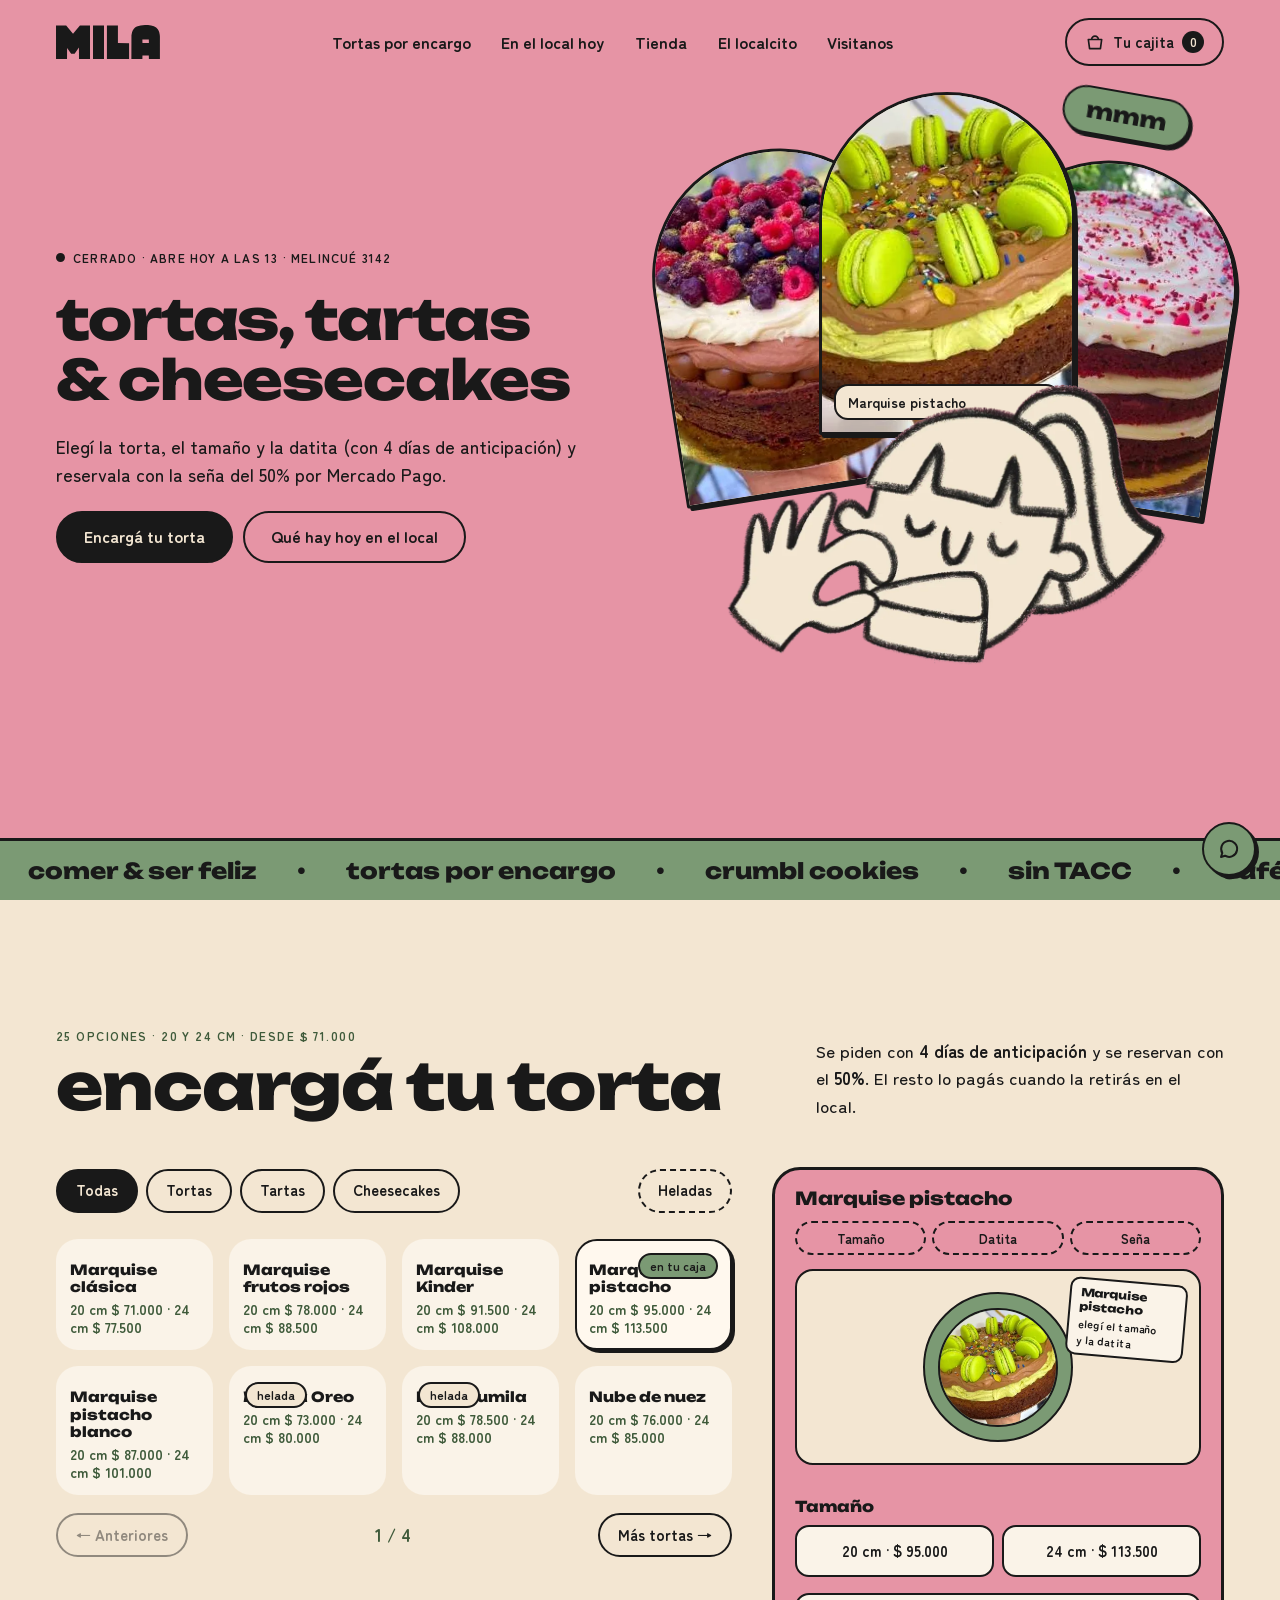
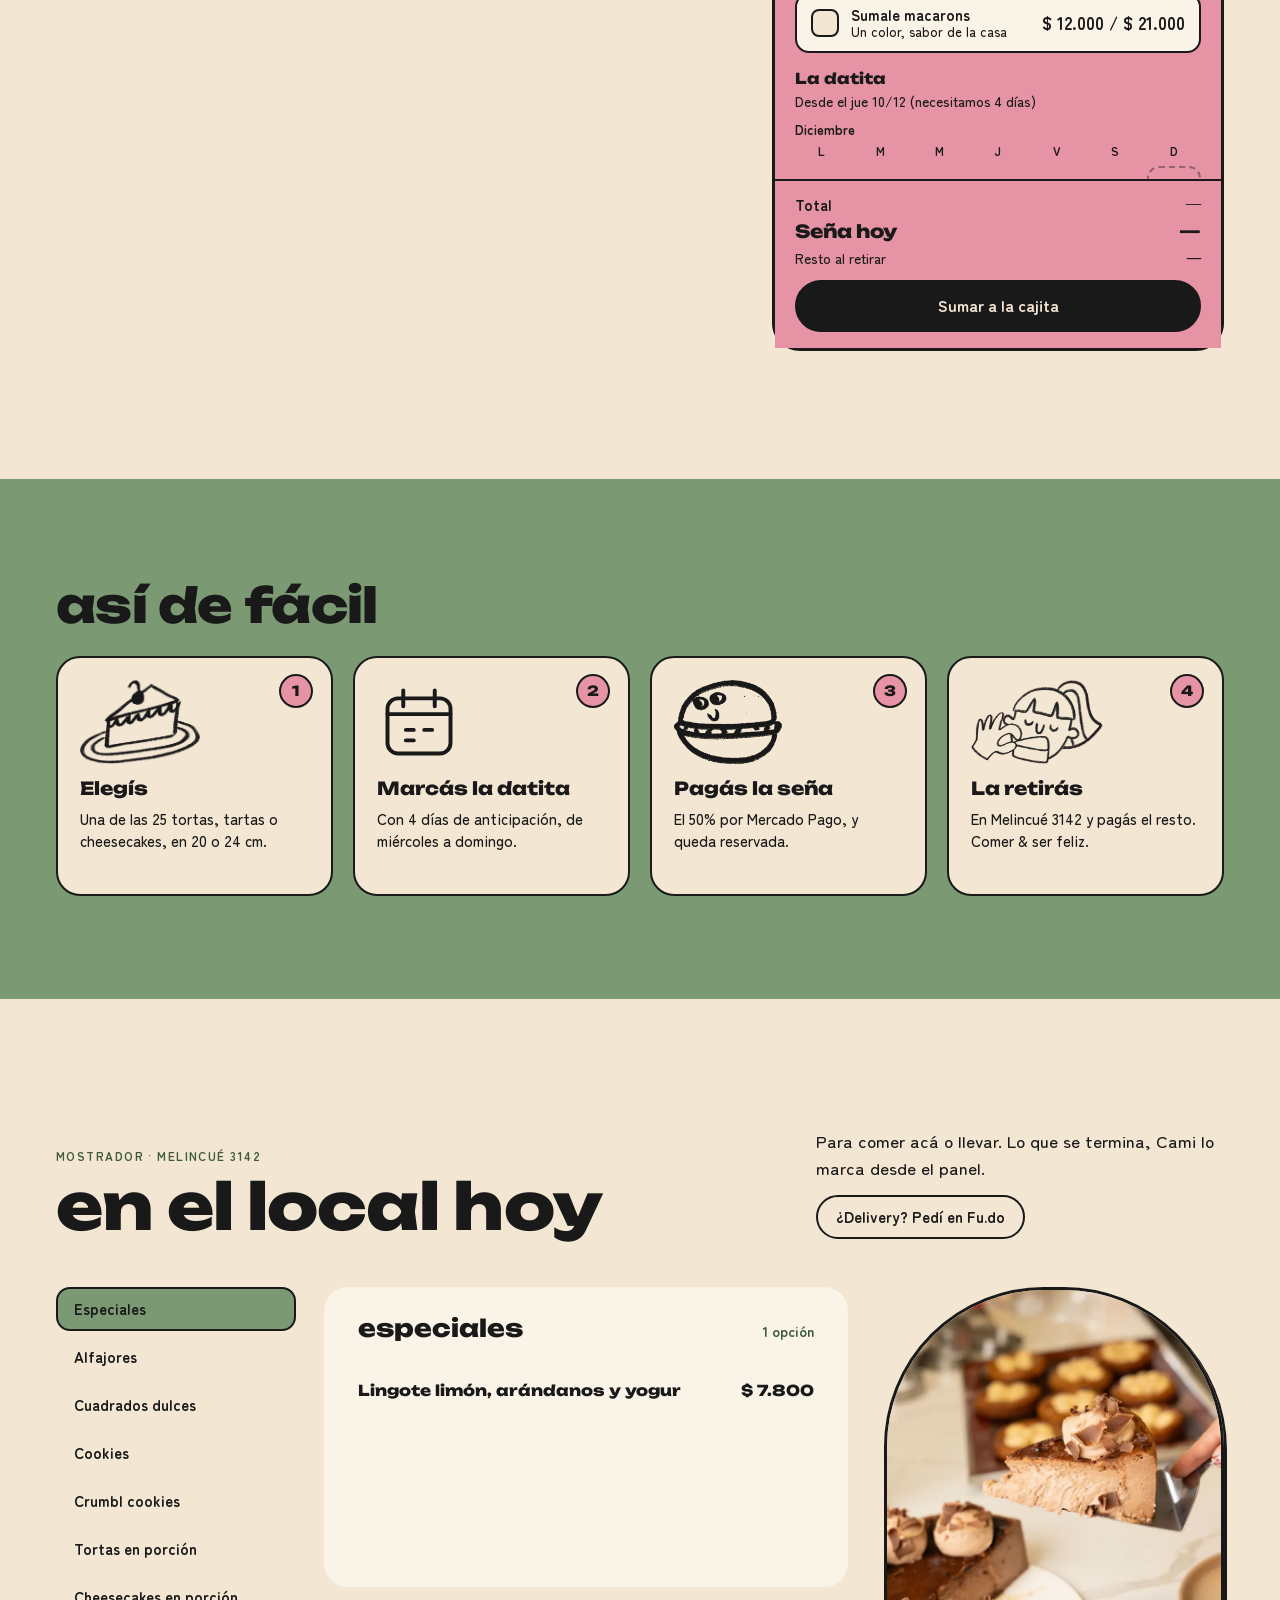
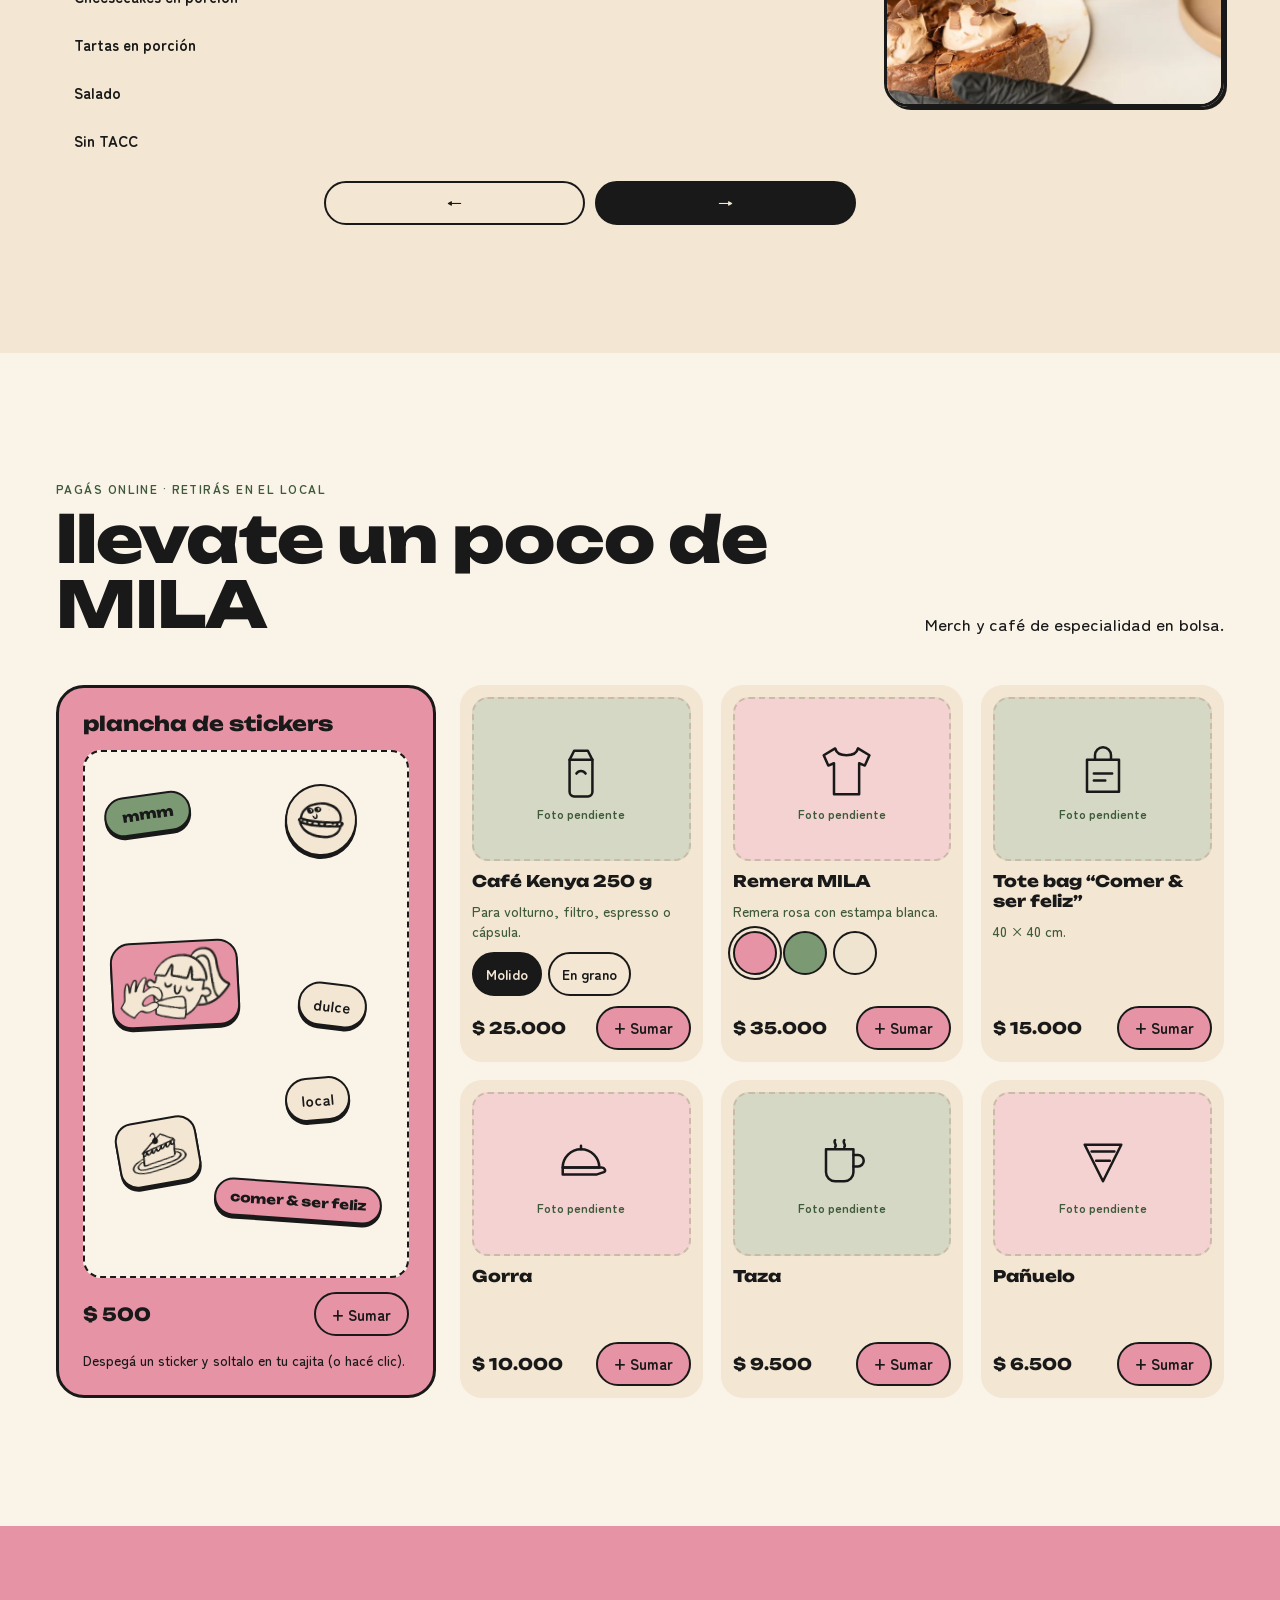
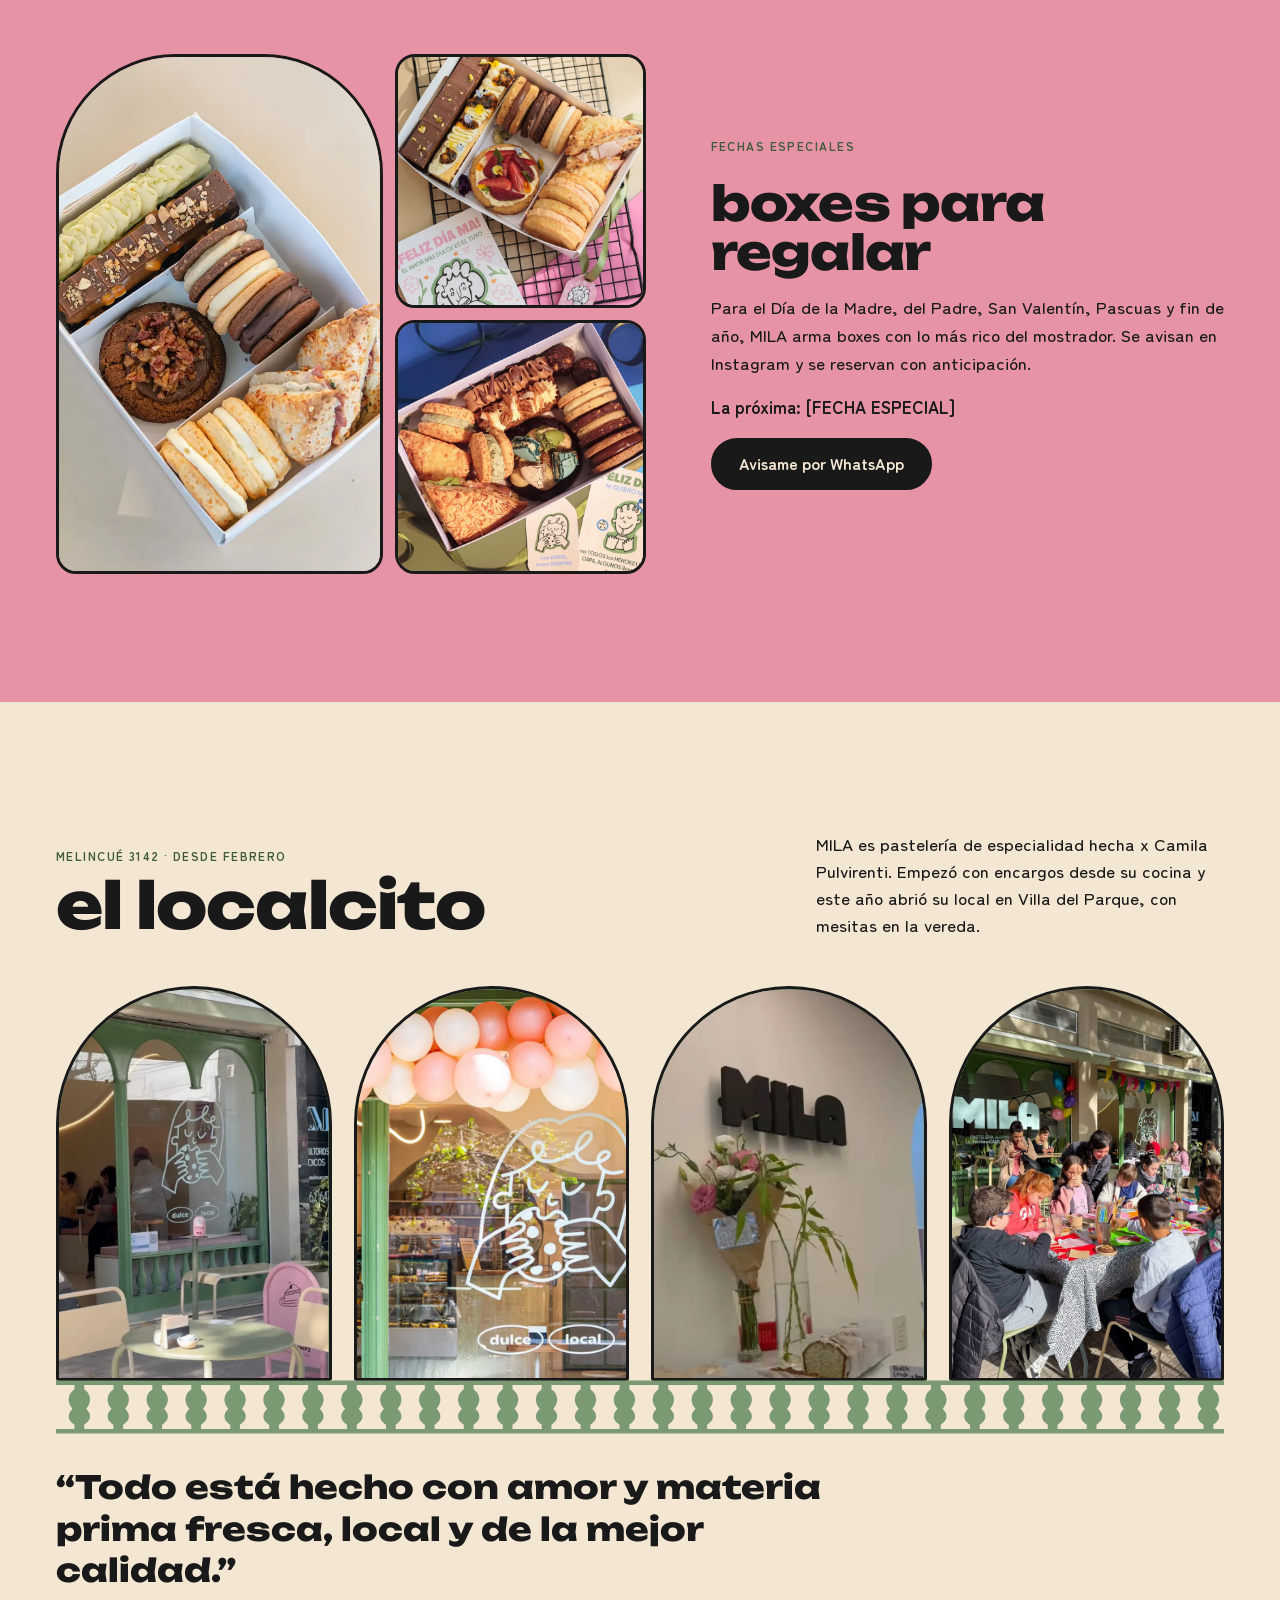
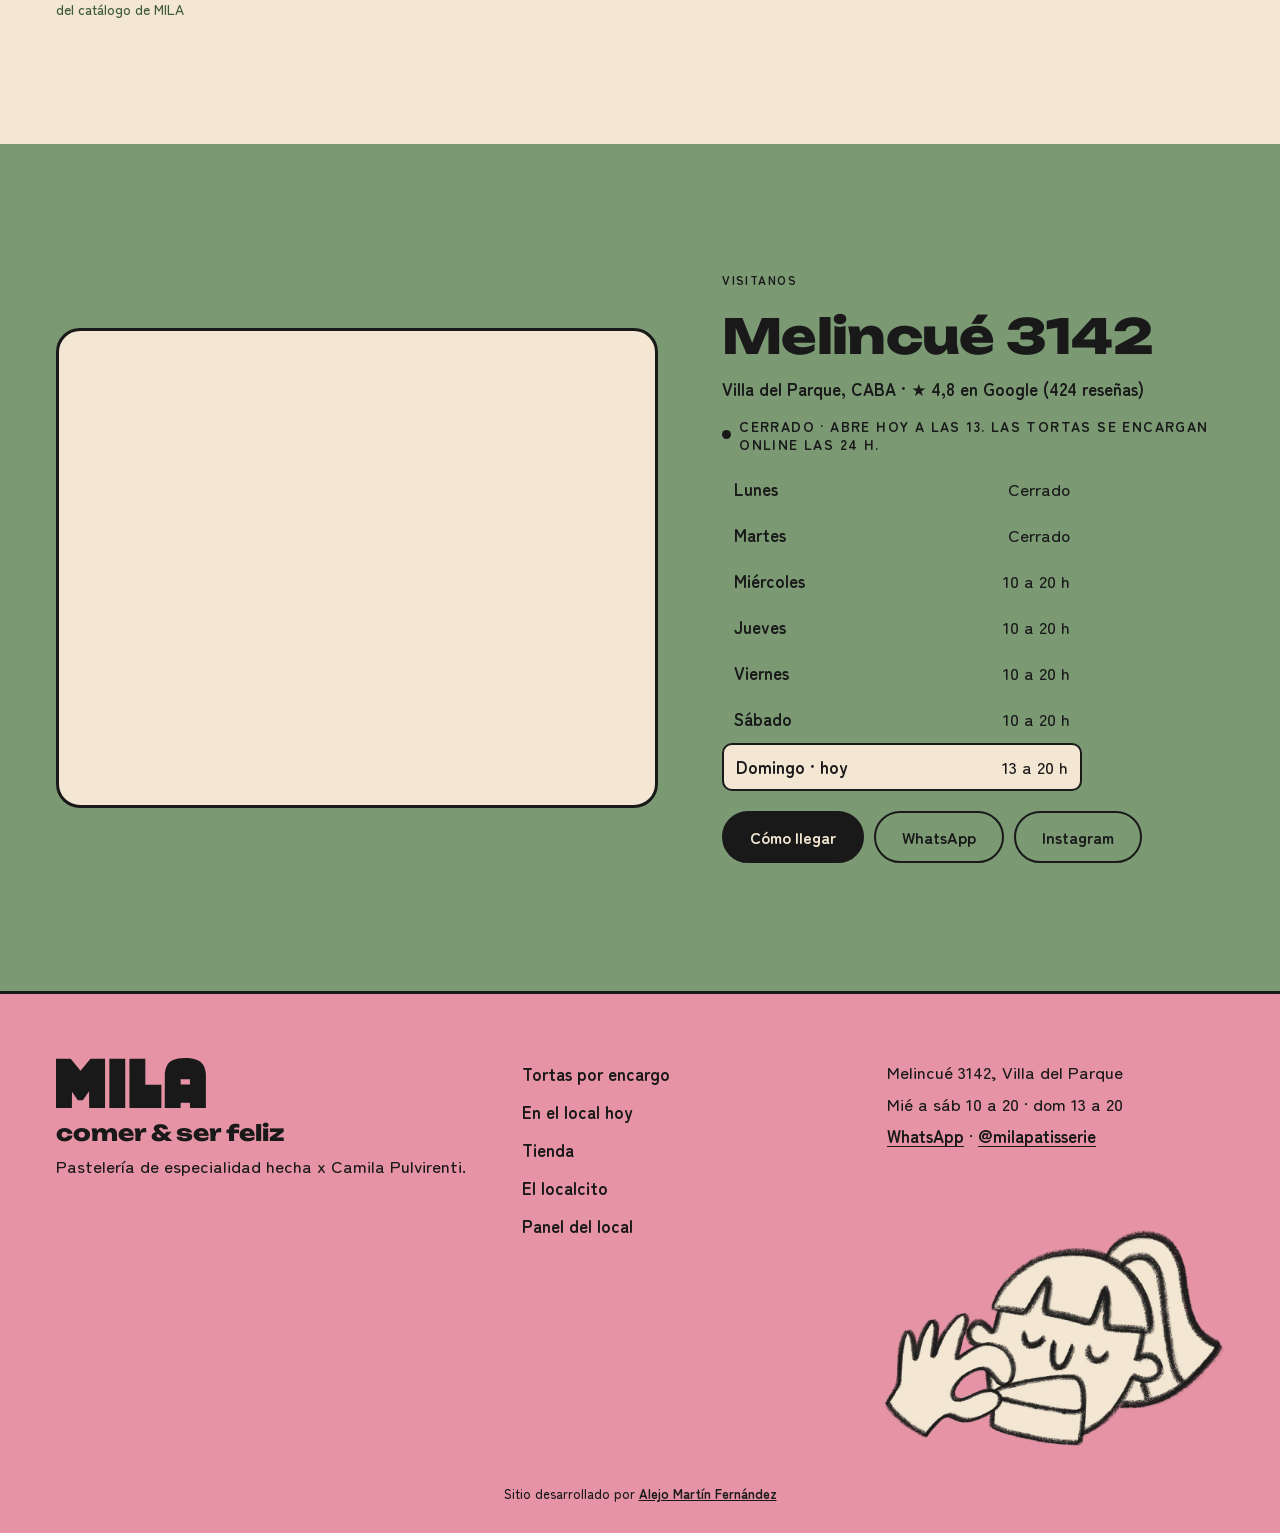
==== index.html @ 7f4420b4 "MILA: demo web de encargos de tortas con seña, carta del local, tienda y panel Co-Authored-By: Claud" ====
<!doctype html>
<html lang="es">
<head>
<meta charset="utf-8">
<meta name="viewport" content="width=device-width, initial-scale=1, viewport-fit=cover">
<title>MILA · Pastelería de especialidad en Villa del Parque · tortas por encargo</title>
<meta name="description" content="MILA, pastelería de especialidad hecha x Camila Pulvirenti en Melincué 3142, Villa del Parque. Encargá tu torta online: elegí tamaño, macarons y la fecha, y reservala con la seña del 50%.">
<meta name="theme-color" content="#E694A5">
<link rel="icon" href="img/favicon.png" type="image/png">
<link rel="apple-touch-icon" href="img/apple-touch-icon.png">
<meta property="og:type" content="website">
<meta property="og:title" content="MILA · comer & ser feliz">
<meta property="og:description" content="Tortas, tartas y cheesecakes por encargo: elegí la datita y reservá con la seña online. Melincué 3142, Villa del Parque.">
<meta property="og:url" content="https://mila-patisserie.vercel.app/">
<meta property="og:image" content="https://mila-patisserie.vercel.app/img/og.jpg">
<meta property="og:image:width" content="1200">
<meta property="og:image:height" content="630">
<meta name="twitter:card" content="summary_large_image">
<script>
  // intro: se decide antes de pintar (sin parpadeo). Sin JS o con movimiento reducido no hay intro.
  (function () { var d = document.documentElement; d.classList.add('js');
    if (!matchMedia('(prefers-reduced-motion: reduce)').matches && !/[?&]sinintro/.test(location.search)) d.classList.add('con-intro');
    setTimeout(function () { if (!window.__mila) { d.classList.remove('con-intro'); d.classList.add('listo', 'a-salvo'); } }, 4500); })();
</script>
<link rel="preload" href="fonts/unbounded.woff" as="font" type="font/woff" crossorigin>
<link rel="preload" href="fonts/zenmaru-medium.woff" as="font" type="font/woff" crossorigin>
<link rel="stylesheet" href="kit/kit.css?v=3">
<link rel="stylesheet" href="css/mila.css?v=3">
</head>
<body>

<!-- ===== INTRO: el personaje se dibuja, MILA se estampa, la vidriera se abre en arco ===== -->
<div class="intro" id="intro" aria-hidden="true">
  <div class="intro__glaseado"></div>
  <div class="intro__centro">
    <img class="intro__chica" src="img/personaje.webp" alt="" width="900" height="574" decoding="async">
    <svg class="intro__logo" viewBox="0 0 1352 445" aria-hidden="true">
      <path class="l1" d="M0,7 0,444 143,444 144,300 197,375 242,375 298,296 299,444 442,444 442,7 311,7 221,114 132,7Z"/>
      <path class="l2" d="M481,7 481,444 624,444 624,7Z"/>
      <path class="l3" d="M662,7 662,444 950,444 950,238 805,237 805,7Z"/>
      <path class="l4" fill-rule="evenodd" d="M1028,34 1010,52 996,75 988,97 981,134 980,444 1123,444 1124,398 1207,398 1208,444 1351,444 1351,148 1349,127 1343,98 1335,76 1321,53 1302,34 1273,17 1236,6 1197,1 1157,0 1100,5 1062,15 1043,24ZM1123,190 1207,189 1208,235 1124,236Z"/>
    </svg>
    <span class="intro__mmm">mmm</span>
    <p class="intro__lema">comer &amp; ser feliz</p>
  </div>
</div>

<a class="saltar" href="#encargos">Ir a encargar una torta</a>

<!-- ===== BARRA ===== -->
<header class="barra" id="barra">
  <a class="barra__logo" href="#inicio" aria-label="MILA, inicio"><img src="img/logo.svg" alt="MILA" width="1352" height="445"></a>
  <nav class="barra__nav" aria-label="Secciones">
    <a href="#encargos">Tortas por encargo</a>
    <a href="#local">En el local hoy</a>
    <a href="#tienda">Tienda</a>
    <a href="#localcito">El localcito</a>
    <a href="#visitanos">Visitanos</a>
  </nav>
  <div class="barra__acc">
    <button type="button" class="cajita-btn" data-kit-open="carrito" data-kit-target aria-label="Abrir tu cajita">
      <svg viewBox="0 0 24 24" aria-hidden="true"><path d="M4 9h16l-1.5 11h-13z"/><path d="M8 9a4 4 0 0 1 8 0"/></svg>
      <span class="cajita-btn__txt">Tu cajita</span><b class="cajita-btn__n" data-cajita-n>0</b>
    </button>
    <button type="button" class="menu-btn" aria-label="Abrir el menú" aria-expanded="false" aria-controls="menu" data-menu>
      <svg viewBox="0 0 24 24" aria-hidden="true"><path d="M4 8h16M4 16h16"/></svg>
    </button>
  </div>
</header>

<div class="menu" id="menu" hidden>
  <nav aria-label="Menú">
    <a href="#encargos" data-cerrar-menu>Tortas por encargo</a>
    <a href="#local" data-cerrar-menu>En el local hoy</a>
    <a href="#tienda" data-cerrar-menu>Tienda</a>
    <a href="#localcito" data-cerrar-menu>El localcito</a>
    <a href="#visitanos" data-cerrar-menu>Visitanos</a>
  </nav>
  <img src="img/personaje.webp" alt="" width="900" height="574" loading="lazy" decoding="async">
</div>

<main id="inicio">

<!-- ===== HERO ===== -->
<section class="hero" aria-labelledby="hero-t">
  <div class="hero__in">
    <div class="hero__txt">
      <p class="hero__kicker"><span class="estado" data-estado>Melincué 3142 · Villa del Parque</span></p>
      <h1 id="hero-t" class="hero__t"><span class="ren"><span>tortas, tartas</span></span> <span class="ren"><span>&amp; cheese&shy;cakes</span></span></h1>
      <p class="hero__lead">Elegí la torta, el tamaño y la datita (con 4 días de anticipación) y reservala con la seña del 50% por Mercado Pago.</p>
      <div class="hero__ctas">
        <a class="btn btn--tinta" href="#encargos">Encargá tu torta</a>
        <a class="btn btn--linea" href="#local">Qué hay hoy en el local</a>
      </div>
    </div>
    <div class="hero__arte" aria-hidden="true">
      <figure class="arco arco--a"><img src="img/tortas/marquise-frutos-rojos.webp" alt="" width="485" height="388" decoding="async" fetchpriority="high"><figcaption>Marquise frutos rojos</figcaption></figure>
      <figure class="arco arco--c"><img src="img/tortas/red-velvet.webp" alt="" width="485" height="388" decoding="async"><figcaption>Red velvet</figcaption></figure>
      <figure class="arco arco--b"><img src="img/tortas/marquise-pistacho.webp" alt="" width="485" height="388" decoding="async" fetchpriority="high"><figcaption>Marquise pistacho</figcaption></figure>
      <img class="hero__chica" src="img/personaje.webp" alt="" width="900" height="574" decoding="async">
      <span class="sticker sticker--mmm hero__mmm">mmm</span>
    </div>
  </div>
  <div class="marquesina" aria-hidden="true"><div class="marquesina__pista">
    <span>comer &amp; ser feliz</span><i>•</i><span>tortas por encargo</span><i>•</i><span>crumbl cookies</span><i>•</i><span>sin TACC</span><i>•</i><span>café de especialidad</span><i>•</i>
    <span>comer &amp; ser feliz</span><i>•</i><span>tortas por encargo</span><i>•</i><span>crumbl cookies</span><i>•</i><span>sin TACC</span><i>•</i><span>café de especialidad</span><i>•</i>
  </div></div>
</section>

<!-- ===== ENCARGOS ===== -->
<section class="sec encargos" id="encargos" aria-labelledby="enc-t">
  <div class="cont">
    <div class="sec__head rv">
      <div>
        <p class="kicker">25 opciones · 20 y 24 cm · desde <span data-desde>$71.000</span></p>
        <h2 id="enc-t" class="sec__t">encargá tu torta</h2>
      </div>
      <p class="sec__lead">Se piden con <b>4 días de anticipación</b> y se reservan con el <b>50%</b>. El resto lo pagás cuando la retirás en el local.</p>
    </div>
    <div class="enc">
      <div class="enc__cat">
        <div class="chips rv" role="group" aria-label="Filtrar tortas" data-filtros>
          <button type="button" class="chip is-on" data-filtro="todas" aria-pressed="true">Todas</button>
          <button type="button" class="chip" data-filtro="tortas" aria-pressed="false">Tortas</button>
          <button type="button" class="chip" data-filtro="tartas" aria-pressed="false">Tartas</button>
          <button type="button" class="chip" data-filtro="cheesecakes" aria-pressed="false">Cheesecakes</button>
          <button type="button" class="chip chip--hel" data-filtro="helada" aria-pressed="false">Heladas</button>
        </div>
        <div class="tortas" data-tortas aria-live="polite"></div>
        <div class="pager" data-pager>
          <button type="button" class="btn btn--linea btn--chico" data-pag="-1">← Anteriores</button>
          <span data-pag-n>1 / 1</span>
          <button type="button" class="btn btn--linea btn--chico" data-pag="1">Más tortas →</button>
        </div>
      </div>

      <!-- la caja: panel fijo en desktop, hoja que sube en el celu -->
      <div class="caja-fondo" data-caja-fondo hidden></div>
      <aside class="caja" id="caja" aria-label="Tu torta" data-caja>
        <div class="caja__tirador" aria-hidden="true"></div>
        <div class="caja__top">
          <p class="caja__nombre" data-c-nombre>Elegí una torta</p>
          <button type="button" class="caja__x" data-caja-cerrar aria-label="Cerrar">
            <svg viewBox="0 0 24 24" aria-hidden="true"><path d="M6 6l12 12M18 6L6 18"/></svg>
          </button>
        </div>
        <ol class="pasos" aria-label="Pasos">
          <li data-paso="1">Tamaño</li><li data-paso="2">Datita</li><li data-paso="3">Seña</li>
        </ol>
        <div class="caja__scroll">
          <div class="caja__vis" aria-hidden="true">
            <div class="plato" data-plato><img src="img/tortas/marquise-pistacho.webp" alt="" data-c-foto width="485" height="388"></div>
            <img class="mac mac--1" src="img/macaron.webp" alt="" width="400" height="353">
            <img class="mac mac--2" src="img/macaron.webp" alt="" width="400" height="353">
            <img class="mac mac--3" src="img/macaron.webp" alt="" width="400" height="353">
            <div class="cartelito"><b data-t-nombre>MILA</b><span data-t-tam>elegí el tamaño</span><span data-t-fecha>y la datita</span></div>
          </div>
          <p class="caja__desc" data-c-desc></p>
          <div class="caja__bloque">
            <p class="caja__lbl">Tamaño</p>
            <div class="tamanos" data-c-tamanos role="radiogroup" aria-label="Tamaño"></div>
          </div>
          <label class="extra" data-c-extra hidden>
            <input type="checkbox" data-c-mac>
            <span class="extra__box" aria-hidden="true"><svg viewBox="0 0 24 24"><path d="M5 12l4 4 10-10"/></svg></span>
            <span class="extra__txt"><b>Sumale macarons</b><small>Un color, sabor de la casa</small></span>
            <span class="extra__precio" data-c-mac-precio></span>
          </label>
          <div class="caja__bloque">
            <p class="caja__lbl">La datita <small data-c-primero></small></p>
            <div class="cal" data-cal></div>
            <p class="caja__nota">Lunes y martes descansamos.</p>
          </div>
          <div class="caja__bloque" data-c-franjas-wrap>
            <p class="caja__lbl">¿A qué hora la retirás?</p>
            <div class="franjas" data-c-franjas role="radiogroup" aria-label="Horario de retiro"></div>
          </div>
        </div>
        <div class="caja__pie">
          <div class="totales">
            <div><span>Total</span><span data-c-total>—</span></div>
            <div class="totales__sena"><span>Seña hoy</span><b data-c-sena>—</b></div>
            <div class="totales__resto"><span>Resto al retirar</span><span data-c-resto>—</span></div>
          </div>
          <p class="caja__msg" data-c-msg role="alert"></p>
          <button type="button" class="btn btn--tinta btn--ancho" data-c-sumar>Sumar a la cajita</button>
        </div>
      </aside>
    </div>
  </div>
</section>

<!-- ===== CÓMO FUNCIONA ===== -->
<section class="sec como" aria-labelledby="como-t">
  <div class="cont">
    <h2 id="como-t" class="sec__t sec__t--chico rv">así de fácil</h2>
    <ol class="como__pasos" data-arrastre>
      <li class="rv"><span class="como__n">1</span><img src="img/porcion.webp" alt="" width="500" height="438" loading="lazy" decoding="async"><b>Elegís</b><span>Una de las 25 tortas, tartas o cheesecakes, en 20 o 24 cm.</span></li>
      <li class="rv"><span class="como__n">2</span><svg viewBox="0 0 64 64" aria-hidden="true"><rect x="8" y="14" width="48" height="42" rx="8"/><path d="M8 26h48M20 8v12M44 8v12M22 38h6M36 38h6M22 46h6"/></svg><b>Marcás la datita</b><span>Con 4 días de anticipación, de miércoles a domingo.</span></li>
      <li class="rv"><span class="como__n">3</span><img src="img/macaron.webp" alt="" width="400" height="353" loading="lazy" decoding="async"><b>Pagás la seña</b><span>El 50% por Mercado Pago, y queda reservada.</span></li>
      <li class="rv"><span class="como__n">4</span><img src="img/personaje.webp" alt="" width="900" height="574" loading="lazy" decoding="async"><b>La retirás</b><span>En Melincué 3142 y pagás el resto. Comer &amp; ser feliz.</span></li>
    </ol>
  </div>
</section>

<!-- ===== EN EL LOCAL HOY ===== -->
<section class="sec local" id="local" aria-labelledby="local-t">
  <div class="cont">
    <div class="sec__head rv">
      <div>
        <p class="kicker">Mostrador · Melincué 3142</p>
        <h2 id="local-t" class="sec__t">en el local hoy</h2>
      </div>
      <div class="sec__lado">
        <p class="sec__lead">Para comer acá o llevar. Lo que se termina, Cami lo marca desde el panel.</p>
        <a class="btn btn--linea btn--chico" href="https://menu.fu.do/milaxcami" target="_blank" rel="noopener">¿Delivery? Pedí en Fu.do</a>
      </div>
    </div>
    <div class="local__grid rv">
      <div class="local__carta" id="carta-local" data-kit="carta" data-kit-pedir="false"
        data-kit-categorias="especiales,alfajores,cuadrados,cookies,crumbl,porciones,porciones-cc,porciones-tartas,salado,sin-tacc"></div>
      <figure class="local__foto" aria-hidden="true">
        <img data-local-foto src="img/fotos/037-720.webp" alt="" width="720" height="900" loading="lazy" decoding="async">
      </figure>
    </div>
    <div class="local__pager" data-local-pager>
      <button type="button" class="btn btn--linea btn--chico" data-local-mover="-1">←</button>
      <button type="button" class="btn btn--tinta btn--chico" data-local-mover="1">→</button>
    </div>
  </div>
</section>

<!-- ===== TIENDA ===== -->
<section class="sec tienda" id="tienda" aria-labelledby="tienda-t">
  <div class="cont">
    <div class="sec__head rv">
      <div>
        <p class="kicker">Pagás online · retirás en el local</p>
        <h2 id="tienda-t" class="sec__t">llevate un poco de MILA</h2>
      </div>
      <p class="sec__lead">Merch y café de especialidad en bolsa.</p>
    </div>
    <div class="tienda__grid">
      <div class="plancha rv" data-plancha>
        <p class="plancha__t">plancha de stickers</p>
        <div class="plancha__hoja" data-hoja>
          <button type="button" class="stk stk--mmm" style="--x:6%;--y:8%;--r:-8deg" aria-label="Despegar sticker mmm">mmm</button>
          <button type="button" class="stk stk--circ" style="--x:62%;--y:6%;--r:6deg" aria-label="Despegar sticker de macaron"><img src="img/macaron.webp" alt="" width="400" height="353" loading="lazy"></button>
          <button type="button" class="stk stk--chica" style="--x:8%;--y:36%;--r:-3deg" aria-label="Despegar sticker de la chica de MILA"><img src="img/personaje.webp" alt="" width="900" height="574" loading="lazy"></button>
          <button type="button" class="stk stk--pill" style="--x:66%;--y:44%;--r:7deg" aria-label="Despegar sticker dulce">dulce</button>
          <button type="button" class="stk stk--pill" style="--x:62%;--y:62%;--r:-5deg" aria-label="Despegar sticker local">local</button>
          <button type="button" class="stk stk--porc" style="--x:10%;--y:70%;--r:-10deg" aria-label="Despegar sticker de porción"><img src="img/porcion.webp" alt="" width="500" height="438" loading="lazy"></button>
          <button type="button" class="stk stk--lema" style="--x:40%;--y:82%;--r:4deg" aria-label="Despegar sticker comer y ser feliz">comer &amp; ser feliz</button>
        </div>
        <div class="plancha__pie"><span class="plancha__p" data-plancha-precio>$500</span><div data-kit-qty="stickers"></div></div>
        <p class="plancha__ayuda"><span class="solo-touch">Tocá un sticker para despegarlo: vuela a tu cajita.</span><span class="solo-mouse">Despegá un sticker y soltalo en tu cajita (o hacé clic).</span></p>
      </div>
      <div class="prods" data-tienda></div>
    </div>
  </div>
</section>

<!-- ===== BOXES ===== -->
<section class="sec boxes" aria-labelledby="boxes-t">
  <div class="cont boxes__in">
    <div class="boxes__fotos rv">
      <figure><img src="img/fotos/010-720.webp" srcset="img/fotos/010-720.webp 720w, img/fotos/010-1280.webp 1280w" sizes="(min-width:1100px) 30vw, 70vw" alt="Box con brownies, cookies y alfajores de MILA" width="720" height="960" loading="lazy" decoding="async"></figure>
      <figure><img src="img/fotos/044-720.webp" alt="Box para regalar con cartelito ilustrado" width="720" height="900" loading="lazy" decoding="async"></figure>
      <figure><img src="img/fotos/058-720.webp" alt="Caja de MILA llena de cookies y cuadrados" width="720" height="898" loading="lazy" decoding="async"></figure>
    </div>
    <div class="boxes__txt rv">
      <p class="kicker">Fechas especiales</p>
      <h2 id="boxes-t" class="sec__t sec__t--chico">boxes para regalar</h2>
      <p>Para el Día de la Madre, del Padre, San Valentín, Pascuas y fin de año, MILA arma boxes con lo más rico del mostrador. Se avisan en Instagram y se reservan con anticipación.</p>
      <p class="boxes__prox">La próxima: <b>[FECHA ESPECIAL]</b></p>
      <a class="btn btn--tinta" data-wa-boxes href="#" target="_blank" rel="noopener">Avisame por WhatsApp</a>
    </div>
  </div>
</section>

<!-- ===== EL LOCALCITO ===== -->
<section class="sec localcito" id="localcito" aria-labelledby="lc-t">
  <div class="cont">
    <div class="sec__head rv">
      <div>
        <p class="kicker">Melincué 3142 · desde febrero</p>
        <h2 id="lc-t" class="sec__t">el localcito</h2>
      </div>
      <p class="sec__lead">MILA es pastelería de especialidad hecha x Camila Pulvirenti. Empezó con encargos desde su cocina y este año abrió su local en Villa del Parque, con mesitas en la vereda.</p>
    </div>
    <div class="vidriera" data-arrastre>
      <figure class="vidriera__arco rv"><img src="img/fotos/060-720.webp" srcset="img/fotos/060-720.webp 720w, img/fotos/060-1280.webp 1280w" sizes="(min-width:1100px) 380px, 76vw" alt="Vidriera de MILA con arcos verdes y el personaje dibujado en el vidrio" width="720" height="1280" loading="lazy" decoding="async"></figure>
      <figure class="vidriera__arco rv"><img src="img/fotos/024-720.webp" srcset="img/fotos/024-720.webp 720w, img/fotos/024-1280.webp 1280w" sizes="(min-width:1100px) 380px, 76vw" alt="Entrada del local con globos y el personaje de MILA" width="720" height="900" loading="lazy" decoding="async"></figure>
      <figure class="vidriera__arco rv"><img src="img/fotos/025-720.webp" alt="Cartel de MILA en el interior del local" width="720" height="900" loading="lazy" decoding="async"></figure>
      <figure class="vidriera__arco rv"><img src="img/fotos/055-720.webp" srcset="img/fotos/055-720.webp 720w, img/fotos/055-1280.webp 1280w" sizes="(min-width:1100px) 380px, 76vw" alt="Vereda de MILA llena de gente" width="720" height="958" loading="lazy" decoding="async"></figure>
    </div>
    <svg class="balaustrada" viewBox="0 0 1200 60" preserveAspectRatio="none" aria-hidden="true"><path d="M0 4h1200M0 56h1200"/><g data-balaustres></g></svg>
    <blockquote class="frase rv">“Todo está hecho con amor y materia prima fresca, local y de la mejor calidad.”<cite>del catálogo de MILA</cite></blockquote>
  </div>
</section>

<!-- ===== VISITANOS ===== -->
<section class="sec visitanos" id="visitanos" aria-labelledby="vis-t">
  <div class="cont visitanos__in">
    <div class="visitanos__mapa rv">
      <iframe title="Mapa de MILA en Melincué 3142" src="https://www.google.com/maps?q=Melincu%C3%A9%203142%2C%20Villa%20del%20Parque%2C%20CABA&amp;output=embed" loading="lazy" referrerpolicy="no-referrer-when-downgrade"></iframe>
    </div>
    <div class="visitanos__txt rv">
      <p class="kicker">Visitanos</p>
      <h2 id="vis-t" class="sec__t sec__t--chico">Melincué 3142</h2>
      <p class="visitanos__barrio">Villa del Parque, CABA · <span class="estrellas">★ 4,8</span> en Google (424 reseñas)</p>
      <p class="estado estado--grande" data-estado></p>
      <ul class="horarios" data-horarios></ul>
      <div class="visitanos__btns">
        <a class="btn btn--tinta" href="https://www.google.com/maps/search/?api=1&amp;query=Melincu%C3%A9%203142%2C%20Villa%20del%20Parque%2C%20CABA" target="_blank" rel="noopener">Cómo llegar</a>
        <a class="btn btn--linea" data-wa href="#" target="_blank" rel="noopener">WhatsApp</a>
        <a class="btn btn--linea" href="https://www.instagram.com/milapatisserie/" target="_blank" rel="noopener">Instagram</a>
      </div>
    </div>
  </div>
</section>

</main>

<!-- ===== FOOTER ===== -->
<footer class="pie">
  <div class="cont pie__in">
    <div class="pie__marca">
      <img class="pie__logo" src="img/logo.svg" alt="MILA" width="1352" height="445" loading="lazy">
      <p class="pie__lema">comer &amp; ser feliz</p>
      <p>Pastelería de especialidad hecha x Camila Pulvirenti.</p>
    </div>
    <nav class="pie__links" aria-label="Secciones">
      <a href="#encargos">Tortas por encargo</a><a href="#local">En el local hoy</a><a href="#tienda">Tienda</a><a href="#localcito">El localcito</a><a href="admin/">Panel del local</a>
    </nav>
    <div class="pie__contacto">
      <p>Melincué 3142, Villa del Parque</p>
      <p>Mié a sáb 10 a 20 · dom 13 a 20</p>
      <p><a data-wa href="#" target="_blank" rel="noopener">WhatsApp</a> · <a href="https://www.instagram.com/milapatisserie/" target="_blank" rel="noopener">@milapatisserie</a></p>
    </div>
    <img class="pie__chica" src="img/personaje.webp" alt="" width="900" height="574" loading="lazy" decoding="async">
  </div>
  <p class="pie__credito">Sitio desarrollado por <a href="https://alejomfernandez.com.ar" target="_blank" rel="noopener">Alejo Martín Fernández</a></p>
</footer>

<a class="wa-flot" data-wa href="#" target="_blank" rel="noopener" aria-label="Escribir por WhatsApp">
  <svg viewBox="0 0 24 24" aria-hidden="true"><path d="M4 20l1.3-4A8 8 0 1 1 8 18.7z"/></svg>
</a>

<script type="module" src="js/mila.js?v=3"></script>
</body>
</html>
---- kit/kit.css ----
/* KIT DEMOS — estilos de módulos y popups.
   Todo sale de las variables --kit-* que arma core/theme.js desde cliente.json → marca.
   Cada demo puede pisar cualquier variable o clase .kit-* en su propio CSS. */

:root {
  --kit-bg: #fff; --kit-surface: #fff; --kit-text: #151515; --kit-muted: #666; --kit-primary: #111; --kit-on-primary: #fff;
  --kit-accent: #fc0; --kit-on-accent: #111; --kit-border: #ddd; --kit-ok: #1f9d55; --kit-warn: #d97706; --kit-danger: #d42a1d;
  --kit-font-head: inherit; --kit-font-body: inherit; --kit-head-case: uppercase;
  --kit-radius: 14px; --kit-radius-btn: 12px; --kit-border-w: 1.5px; --kit-shadow: 0 10px 30px -12px rgba(0,0,0,.35);
  --kit-ease: cubic-bezier(.2,.8,.2,1); --kit-z: 9000;
}
.kit-root, .kit-root *, .kit-root *::before, .kit-root *::after { box-sizing: border-box; }
.kit-root [hidden], .kit-root[hidden] { display: none !important; }
.kit-root { font-family: var(--kit-font-body); color: var(--kit-text); -webkit-tap-highlight-color: transparent; }
.kit-sr { position: absolute !important; width: 1px; height: 1px; overflow: hidden; clip: rect(0 0 0 0); white-space: nowrap; }
html.kit-lock { overflow: hidden; }
html.kit-lock body { overflow: hidden; touch-action: none; }

/* ---------- botones ---------- */
.kit-btn {
  appearance: none; display: inline-flex; align-items: center; justify-content: center; gap: .45em;
  min-height: 44px; padding: .7em 1.15em; border: var(--kit-border-w) solid var(--kit-primary); border-radius: var(--kit-radius-btn);
  background: var(--kit-primary); color: var(--kit-on-primary); font: 700 .95rem/1.1 var(--kit-font-body); text-decoration: none;
  cursor: pointer; transition: transform .15s var(--kit-ease), filter .15s, background .2s, box-shadow .2s; white-space: nowrap;
}
.kit-btn:hover { filter: brightness(1.08); }
.kit-btn:active { transform: translateY(1px) scale(.98); }
.kit-btn:focus-visible, .kit-chip:focus-visible, .kit-tab:focus-visible, .kit-add:focus-visible, .kit-x:focus-visible { outline: 3px solid var(--kit-accent); outline-offset: 2px; }
.kit-btn--ghost { background: var(--kit-surface); color: var(--kit-text); border-color: var(--kit-border); }
.kit-btn--danger { background: var(--kit-danger); border-color: var(--kit-danger); color: #fff; }
.kit-btn--danger-t { color: var(--kit-danger); }
.kit-btn--sm { min-height: 36px; padding: .45em .85em; font-size: .85rem; }
.kit-btn--big { min-height: 54px; font-size: 1.05rem; font-family: var(--kit-font-head); text-transform: var(--kit-head-case); letter-spacing: .02em; }
.kit-btn--block { width: 100%; }
.kit-btn[disabled] { opacity: .55; cursor: not-allowed; }
.kit-btn.is-loading { position: relative; color: transparent !important; }
.kit-btn.is-loading::after { content: ""; position: absolute; width: 20px; height: 20px; border: 2.5px solid var(--kit-on-primary); border-right-color: transparent; border-radius: 50%; animation: kit-spin .7s linear infinite; }
.kit-icon { appearance: none; width: 36px; height: 36px; display: inline-grid; place-items: center; border: var(--kit-border-w) solid var(--kit-border); border-radius: 10px; background: var(--kit-surface); color: var(--kit-text); cursor: pointer; font-size: 1rem; }
.kit-icon--danger { color: var(--kit-danger); }
.kit-icon[disabled] { opacity: .35; cursor: default; }
.kit-row { display: flex; gap: .6rem; flex-wrap: wrap; align-items: center; }
.kit-row--end { justify-content: flex-end; } .kit-row--center { justify-content: center; } .kit-row--between { justify-content: space-between; }
.kit-row--stack { flex-direction: column; align-items: stretch; }

/* ---------- badges / tags ---------- */
.kit-badge { display: inline-flex; align-items: center; gap: .3em; padding: .28em .6em; border-radius: 999px; font: 700 .72rem/1 var(--kit-font-body); letter-spacing: .02em; background: color-mix(in srgb, var(--kit-text) 9%, var(--kit-surface)); color: var(--kit-text); white-space: nowrap; }
.kit-badge--ok { background: color-mix(in srgb, var(--kit-ok) 16%, var(--kit-surface)); color: color-mix(in srgb, var(--kit-ok) 75%, #000); }
.kit-badge--warn { background: color-mix(in srgb, var(--kit-warn) 18%, var(--kit-surface)); color: color-mix(in srgb, var(--kit-warn) 70%, #000); }
.kit-badge--danger, .kit-badge--off { background: color-mix(in srgb, var(--kit-danger) 14%, var(--kit-surface)); color: color-mix(in srgb, var(--kit-danger) 80%, #000); }
.kit-badge--new { background: var(--kit-accent); color: var(--kit-on-accent); animation: kit-pulse 1.4s ease-in-out 3; }
.kit-tag { display: inline-grid; place-items: center; width: 1.15em; height: 1.15em; vertical-align: -.12em; margin-left: .15em; color: var(--kit-primary); }
.kit-tag svg { width: 100%; height: 100%; }
.kit-tag--txt { width: auto; height: auto; font-size: .7em; padding: .15em .45em; border-radius: 999px; background: var(--kit-accent); color: var(--kit-on-accent); }

/* ---------- carta ---------- */
.kit-carta { --kit-cols: 1; }
.kit-tabs { display: flex; gap: .5rem; overflow-x: auto; scrollbar-width: none; padding: 2px 2px 10px; margin-bottom: .5rem; scroll-snap-type: x proximity; }
.kit-tabs::-webkit-scrollbar { display: none; }
.kit-tab {
  appearance: none; flex: 0 0 auto; scroll-snap-align: start; min-height: 44px; padding: .55em 1.1em;
  border: var(--kit-border-w) solid var(--kit-text); border-radius: var(--kit-radius-btn); background: var(--kit-surface); color: var(--kit-text);
  font: 700 .95rem/1 var(--kit-font-head); text-transform: var(--kit-head-case); letter-spacing: .03em; cursor: pointer; transition: background .2s, color .2s, transform .15s;
}
.kit-tab.is-on { background: var(--kit-primary); border-color: var(--kit-primary); color: var(--kit-on-primary); }
.kit-carta__panel { display: grid; grid-template-columns: repeat(var(--kit-cols), minmax(0, 1fr)); gap: 0 2rem; }
.kit-item {
  display: grid; grid-template-columns: auto minmax(0, 1fr) auto; gap: .9rem; align-items: center; padding: 1rem 0;
  border-bottom: var(--kit-border-w) dashed var(--kit-border); min-width: 0;
  animation: kit-up .5s var(--kit-ease) both; animation-delay: calc(var(--i, 0) * 45ms);
}
.kit-item:not(:has(.kit-item__foto)) { grid-template-columns: minmax(0, 1fr) auto; }
.kit-item.is-off { opacity: .55; }
.kit-item__foto { width: 64px; height: 64px; object-fit: cover; border-radius: calc(var(--kit-radius) * .7); }
.kit-item__name { margin: 0 0 .25rem; font: 400 1.2rem/1.05 var(--kit-font-head); text-transform: var(--kit-head-case); }
.kit-item__n { margin-right: .5em; color: var(--kit-primary); }
.kit-item__desc { margin: 0; color: var(--kit-muted); font-size: .9rem; line-height: 1.4; }
.kit-item__side { display: flex; flex-direction: column; align-items: flex-end; gap: .45rem; }
.kit-price { font: 700 1.05rem/1 var(--kit-font-body); white-space: nowrap; }
.kit-price--na { font-size: .85rem; color: var(--kit-muted); font-weight: 600; }
.kit-add {
  appearance: none; min-height: 40px; padding: .45em .9em; border: var(--kit-border-w) solid var(--kit-primary); border-radius: var(--kit-radius-btn);
  background: var(--kit-surface); color: var(--kit-primary); font: 800 .85rem/1 var(--kit-font-body); cursor: pointer; white-space: nowrap;
  transition: background .2s, color .2s, transform .12s;
}
.kit-add:hover { background: var(--kit-primary); color: var(--kit-on-primary); }
.kit-add:active { transform: scale(.94); }
.kit-step { display: inline-flex; align-items: center; border: var(--kit-border-w) solid var(--kit-primary); border-radius: var(--kit-radius-btn); background: var(--kit-primary); color: var(--kit-on-primary); overflow: hidden; animation: kit-pop .25s var(--kit-ease); }
.kit-step button { appearance: none; width: 38px; height: 38px; border: 0; background: transparent; color: inherit; font: 800 1.15rem/1 var(--kit-font-body); cursor: pointer; }
.kit-step button:disabled { opacity: .35; cursor: default; }
.kit-step output { min-width: 1.6em; text-align: center; font-weight: 800; }
.kit-step--lg button { width: 46px; height: 46px; }
.kit-step--lg output { min-width: 2.2em; font-size: 1.15rem; }
@media (min-width: 900px) { .kit-carta { --kit-cols: 2; } }

/* ---------- botón flotante del carrito ---------- */
.kit-fab {
  position: fixed; z-index: calc(var(--kit-z) - 2); right: max(14px, env(safe-area-inset-right)); bottom: max(14px, env(safe-area-inset-bottom));
  display: flex; align-items: center; gap: .7rem; padding: .55rem 1rem .55rem .6rem; min-height: 58px;
  border: var(--kit-border-w) solid var(--kit-text); border-radius: var(--kit-radius-btn); background: var(--kit-primary); color: var(--kit-on-primary);
  box-shadow: var(--kit-shadow); cursor: pointer; font-family: var(--kit-font-body); text-align: left;
  animation: kit-in-up .45s var(--kit-ease) both;
}
.kit-fab__ico { width: 40px; height: 40px; display: grid; place-items: center; border-radius: calc(var(--kit-radius-btn) * .8); background: color-mix(in srgb, var(--kit-on-primary) 16%, transparent); }
.kit-fab__ico svg { width: 22px; height: 22px; fill: none; stroke: currentColor; stroke-width: 2; stroke-linejoin: round; }
.kit-fab__txt { display: flex; flex-direction: column; line-height: 1.1; }
.kit-fab__label { font: 400 1rem/1 var(--kit-font-head); text-transform: var(--kit-head-case); letter-spacing: .03em; }
.kit-fab__total { font-weight: 700; font-size: .9rem; opacity: .92; }
.kit-fab__n { position: absolute; top: -9px; left: -9px; min-width: 26px; height: 26px; padding: 0 6px; display: grid; place-items: center; border-radius: 999px; background: var(--kit-accent); color: var(--kit-on-accent); font: 800 .8rem/1 var(--kit-font-body); border: 2px solid var(--kit-text); }
.kit-fab.bump { animation: kit-bump .45s var(--kit-ease); }
.kit-fly { position: fixed; z-index: var(--kit-z); width: 54px; height: 54px; margin: -27px 0 0 -27px; border-radius: 50%; background: var(--kit-accent); overflow: hidden; pointer-events: none; transition: transform .6s cubic-bezier(.5,-.3,.7,1), opacity .6s; box-shadow: 0 4px 14px rgba(0,0,0,.25); }
.kit-fly img { width: 100%; height: 100%; object-fit: cover; }

/* píldora "probá el panel" (solo demo) */
.kit-demo-pill {
  position: fixed; z-index: calc(var(--kit-z) - 3); left: max(14px, env(safe-area-inset-left)); bottom: max(14px, env(safe-area-inset-bottom));
  display: inline-flex; align-items: center; gap: .5rem; min-height: 44px; padding: .55rem .9rem; border-radius: 999px; background: var(--kit-surface); color: var(--kit-text);
  border: var(--kit-border-w) solid var(--kit-text); box-shadow: var(--kit-shadow); font: 700 .8rem/1 var(--kit-font-body); text-decoration: none;
  opacity: 0; transform: translateY(20px); transition: opacity .4s, transform .4s var(--kit-ease);
}
.kit-demo-pill.is-in { opacity: 1; transform: none; }
html.kit-lock .kit-demo-pill { opacity: 0; pointer-events: none; transform: translateY(20px); }
.kit-demo-pill__dot { width: 8px; height: 8px; border-radius: 50%; background: var(--kit-ok); box-shadow: 0 0 0 0 var(--kit-ok); animation: kit-ping 2s infinite; }
@media (max-width: 640px) { html.kit-has-cart .kit-demo-pill { bottom: calc(max(14px, env(safe-area-inset-bottom)) + 70px); } }

/* ---------- popups ---------- */
.kit-pop { position: fixed; inset: 0; z-index: var(--kit-z); display: grid; place-items: center; padding: 16px; }
.kit-pop__back { position: absolute; inset: 0; background: color-mix(in srgb, var(--kit-text) 55%, transparent); opacity: 0; transition: opacity .25s; }
.kit-pop__box {
  position: relative; width: min(520px, 100%); max-height: min(88vh, 100%); max-height: min(88dvh, 100%); display: flex; flex-direction: column;
  background: var(--kit-bg); color: var(--kit-text); border: var(--kit-border-w) solid var(--kit-text); border-radius: var(--kit-radius);
  box-shadow: var(--kit-shadow); outline: none; overflow: hidden;
  opacity: 0; transform: translateY(24px) scale(.97); transition: opacity .25s, transform .3s var(--kit-ease);
}
.kit-pop.is-open .kit-pop__back { opacity: 1; }
.kit-pop.is-open .kit-pop__box { opacity: 1; transform: none; }
.kit-pop.is-closing .kit-pop__box { transform: translateY(16px) scale(.98); }
.kit-pop__head { color: var(--kit-text); margin: 0; display: flex; align-items: center; justify-content: space-between; gap: 1rem; padding: 14px 14px 10px 20px; border-bottom: var(--kit-border-w) solid var(--kit-border); background: var(--kit-bg); }
.kit-pop__title { margin: 0; font: 400 1.35rem/1.05 var(--kit-font-head); text-transform: var(--kit-head-case); letter-spacing: .02em; }
.kit-pop--sm .kit-pop__head { border-bottom: 0; padding-bottom: 0; }
.kit-pop__body { padding: 16px 20px 20px; overflow: auto; overscroll-behavior: contain; -webkit-overflow-scrolling: touch; }
.kit-x { appearance: none; flex: 0 0 auto; width: 42px; height: 42px; display: grid; place-items: center; border: var(--kit-border-w) solid var(--kit-border); border-radius: 50%; background: var(--kit-surface); color: var(--kit-text); cursor: pointer; transition: transform .2s; }
.kit-x:hover { transform: rotate(90deg); }
.kit-x svg { width: 18px; height: 18px; stroke: currentColor; stroke-width: 2.4; stroke-linecap: round; }
.kit-pop--sm .kit-pop__box { width: min(420px, 100%); }
.kit-pop--editor .kit-pop__box { width: min(560px, 100%); }
.kit-pop--resv .kit-pop__box { width: min(600px, 100%); }

/* drawer: hoja inferior en mobile, panel lateral en desktop */
.kit-pop--drawer { place-items: end stretch; padding: 0; }
.kit-pop--drawer .kit-pop__box { width: 100%; max-height: 92vh; max-height: 92dvh; border-radius: var(--kit-radius) var(--kit-radius) 0 0; border-bottom: 0; transform: translateY(100%); }
.kit-pop--drawer .kit-pop__body { padding: 0; display: flex; flex-direction: column; min-height: 0; flex: 1; overflow: hidden; }
.kit-pop--drawer.is-closing .kit-pop__box { transform: translateY(100%); }
@media (min-width: 760px) {
  .kit-pop--drawer { place-items: stretch end; }
  .kit-pop--drawer .kit-pop__box { width: min(440px, 100%); height: 100%; max-height: none; border-radius: 0; border: 0; border-left: var(--kit-border-w) solid var(--kit-text); transform: translateX(100%); }
  .kit-pop--drawer.is-closing .kit-pop__box { transform: translateX(100%); }
}

/* ---------- carrito / checkout ---------- */
.kit-cart__scroll { flex: 1; overflow: auto; overscroll-behavior: contain; padding: 8px 20px 16px; }
.kit-lines { list-style: none; margin: 0 0 12px; padding: 0; }
.kit-line { display: grid; grid-template-columns: 52px minmax(0, 1fr) auto; gap: .75rem; align-items: center; padding: .7rem 0; border-bottom: var(--kit-border-w) dashed var(--kit-border); animation: kit-up .35s var(--kit-ease) both; }
.kit-line__img { width: 52px; height: 52px; border-radius: 10px; object-fit: cover; background: color-mix(in srgb, var(--kit-primary) 14%, var(--kit-surface)); display: block; }
.kit-line__body { display: flex; flex-direction: column; min-width: 0; }
.kit-line__body b { font: 400 1.05rem/1.1 var(--kit-font-head); text-transform: var(--kit-head-case); overflow-wrap: anywhere; }
.kit-line__body span { color: var(--kit-muted); font-size: .88rem; }
.kit-cart__foot { color: var(--kit-text); margin: 0; padding: 12px 20px max(16px, env(safe-area-inset-bottom)); border-top: var(--kit-border-w) solid var(--kit-text); background: var(--kit-surface); }
.kit-sum { display: grid; gap: .3rem; margin-bottom: .7rem; font-size: .92rem; }
.kit-sum > div { display: flex; justify-content: space-between; }
.kit-sum__total { font-size: 1.1rem; }
.kit-sum__total b { font: 400 1.5rem/1 var(--kit-font-head); }
.kit-empty { text-align: center; padding: 2.5rem 1.5rem; display: grid; gap: .5rem; justify-items: center; }
.kit-empty__t { font: 400 1.35rem/1.1 var(--kit-font-head); text-transform: var(--kit-head-case); margin: 0; }
.kit-empty p { margin: 0; color: var(--kit-muted); }
.kit-empty .kit-btn { margin-top: .8rem; }

/* ---------- formularios ---------- */
.kit-form { display: grid; gap: .85rem; }
.kit-field { display: grid; gap: .35rem; min-width: 0; }
.kit-field > span, .kit-label, .kit-pay legend { font: 700 .78rem/1 var(--kit-font-body); text-transform: uppercase; letter-spacing: .06em; color: var(--kit-muted); }
.kit-field input, .kit-field textarea, .kit-field select {
  width: 100%; min-height: 46px; padding: .7em .85em; border: var(--kit-border-w) solid var(--kit-border); border-radius: calc(var(--kit-radius-btn) * .8);
  background: var(--kit-surface); color: var(--kit-text); font: 500 16px/1.3 var(--kit-font-body); transition: border-color .2s, box-shadow .2s;
}
.kit-field textarea { resize: vertical; min-height: 64px; }
.kit-field input:focus, .kit-field textarea:focus, .kit-field select:focus { outline: none; border-color: var(--kit-primary); box-shadow: 0 0 0 3px color-mix(in srgb, var(--kit-primary) 22%, transparent); }
.kit-field-row { display: grid; grid-template-columns: 1fr 1fr; gap: .75rem; }
.kit-check { display: flex; align-items: center; gap: .6rem; font-weight: 600; cursor: pointer; }
.kit-check input { width: 20px; height: 20px; accent-color: var(--kit-primary); }
.kit-seg { display: grid; grid-auto-flow: column; grid-auto-columns: 1fr; gap: 0; padding: 4px; margin: 0; border: var(--kit-border-w) solid var(--kit-border); border-radius: var(--kit-radius-btn); background: var(--kit-surface); }
.kit-seg label { position: relative; }
.kit-seg input { position: absolute; opacity: 0; inset: 0; cursor: pointer; }
.kit-seg span { display: grid; place-items: center; min-height: 42px; border-radius: calc(var(--kit-radius-btn) * .75); font-weight: 700; font-size: .9rem; transition: background .2s, color .2s; text-align: center; padding: 0 .4rem; }
.kit-seg input:checked + span { background: var(--kit-primary); color: var(--kit-on-primary); }
.kit-seg input:focus-visible + span { outline: 3px solid var(--kit-accent); }
.kit-sedes { border: 0; padding: 0; margin: .1rem 0 0; min-width: 0; }
.kit-sedes legend { font: 700 .78rem/1 var(--kit-font-body); text-transform: uppercase; letter-spacing: .06em; color: var(--kit-muted); margin-bottom: .55rem; padding: 0; }
.kit-sedes__list { display: grid; grid-template-columns: repeat(auto-fill, minmax(min(100%, 9.5rem), 1fr)); gap: .5rem; }
.kit-sede { position: relative; display: block; cursor: pointer; min-width: 0; }
.kit-sede input { position: absolute; opacity: 0; inset: 0; cursor: pointer; }
.kit-sede span { display: flex; flex-direction: column; justify-content: center; gap: .15rem; min-height: 56px; padding: .55rem .8rem; border: var(--kit-border-w) solid var(--kit-border); border-radius: var(--kit-radius); background: var(--kit-surface); transition: background .2s, color .2s, border-color .2s; }
.kit-sede b { font-size: .95rem; line-height: 1.15; overflow-wrap: anywhere; }
.kit-sede small { font-size: .8rem; line-height: 1.25; opacity: .8; overflow-wrap: anywhere; }
.kit-sede input:checked + span { background: var(--kit-primary); color: var(--kit-on-primary); border-color: var(--kit-primary); }
.kit-sede input:focus-visible + span { outline: 3px solid var(--kit-accent); outline-offset: 2px; }
.kit-line__nota { font-style: normal; font-size: .82rem; color: var(--kit-muted); overflow-wrap: anywhere; }
.kit-pay { display: grid; gap: .5rem; border: 0; padding: 0; margin: .2rem 0 0; }
.kit-pay legend { margin-bottom: .5rem; }
.kit-pay__opt { position: relative; display: block; cursor: pointer; }
.kit-pay__opt input { position: absolute; opacity: 0; }
.kit-pay__card { display: grid; gap: .15rem; padding: .8rem 1rem .8rem 2.7rem; border: var(--kit-border-w) solid var(--kit-border); border-radius: var(--kit-radius-btn); background: var(--kit-surface); transition: border-color .2s, background .2s; position: relative; }
.kit-pay__card::before { content: ""; position: absolute; left: 1rem; top: 50%; width: 18px; height: 18px; margin-top: -9px; border-radius: 50%; border: 2px solid var(--kit-border); background: var(--kit-surface); transition: border .2s; }
.kit-pay__card small { color: var(--kit-muted); }
.kit-pay__opt input:checked + .kit-pay__card { border-color: var(--kit-primary); background: color-mix(in srgb, var(--kit-primary) 7%, var(--kit-surface)); }
.kit-pay__opt input:checked + .kit-pay__card::before { border: 6px solid var(--kit-primary); }
.kit-pay__opt input:focus-visible + .kit-pay__card { outline: 3px solid var(--kit-accent); }
.kit-msg { margin: 0 0 .6rem; padding: .6rem .8rem; border-radius: 10px; background: color-mix(in srgb, var(--kit-danger) 12%, var(--kit-surface)); color: color-mix(in srgb, var(--kit-danger) 85%, #000); font-weight: 600; font-size: .9rem; }
.kit-msg.shake { animation: kit-shake .35s; }
.kit-hint { color: var(--kit-muted); font-size: .88rem; margin: 0; }
.kit-error { padding: 1rem; color: var(--kit-danger); }

/* chips (días, horas, filtros) */
.kit-chips { display: flex; gap: .5rem; flex-wrap: wrap; }
.kit-chips--scroll { flex-wrap: nowrap; overflow-x: auto; scrollbar-width: none; padding: 2px 2px 6px; margin: 0 -2px; scroll-snap-type: x proximity; }
.kit-chips--scroll::-webkit-scrollbar { display: none; }
.kit-chips--grid { display: grid; grid-template-columns: repeat(auto-fill, minmax(74px, 1fr)); }
.kit-chips--grid > .kit-hint { grid-column: 1 / -1; }
.kit-chip {
  appearance: none; flex: 0 0 auto; scroll-snap-align: start; display: inline-flex; flex-direction: column; align-items: center; justify-content: center; gap: .15rem;
  min-height: 44px; padding: .45em .8em; border: var(--kit-border-w) solid var(--kit-border); border-radius: calc(var(--kit-radius-btn) * .8);
  background: var(--kit-surface); color: var(--kit-text); font: 700 .92rem/1 var(--kit-font-body); cursor: pointer; transition: background .15s, color .15s, border-color .15s, transform .12s;
}
.kit-chip small { font-weight: 600; font-size: .7rem; opacity: .8; }
.kit-chip:not([disabled]):hover { border-color: var(--kit-primary); }
.kit-chip.is-on { background: var(--kit-primary); border-color: var(--kit-primary); color: var(--kit-on-primary); animation: kit-pop .22s var(--kit-ease); }
.kit-chip[disabled] { opacity: .45; cursor: not-allowed; text-decoration: none; }
.kit-chip.is-full { text-decoration: line-through; }
.kit-chip--day { min-width: 72px; padding: .55em .7em; }
.kit-chip--day b { font-family: var(--kit-font-head); font-weight: 400; text-transform: var(--kit-head-case); font-size: 1rem; }

/* reservas */
.kit-resv { display: grid; gap: 1.1rem; }
.kit-resv__row { display: flex; align-items: center; justify-content: space-between; gap: 1rem; }
.kit-resv__block { display: grid; gap: .55rem; min-width: 0; }
.kit-resv__datos { display: grid; gap: .8rem; }
@media (min-width: 560px) { .kit-resv__datos { grid-template-columns: 1fr 1fr; } .kit-field--full { grid-column: 1 / -1; } }
.kit-resv .kit-step { background: var(--kit-surface); color: var(--kit-text); border-color: var(--kit-text); }
[data-kit="reservas"] .kit-resv { padding: clamp(16px, 4vw, 28px); background: var(--kit-bg); border: var(--kit-border-w) solid var(--kit-text); border-radius: var(--kit-radius); box-shadow: var(--kit-shadow); }

/* confirmaciones */
.kit-done { text-align: center; display: grid; gap: .55rem; justify-items: center; padding: .5rem 0 .3rem; }
.kit-done h3 { margin: .3rem 0 0; font: 400 1.6rem/1.05 var(--kit-font-head); text-transform: var(--kit-head-case); }
.kit-done p { margin: 0 0 .6rem; color: var(--kit-muted); max-width: 34ch; }
.kit-done__ico { width: 68px; height: 68px; border-radius: 50%; display: grid; place-items: center; background: var(--kit-primary); color: var(--kit-on-primary); animation: kit-pop .45s var(--kit-ease); }
.kit-done--warn .kit-done__ico { background: var(--kit-warn); color: #fff; }
.kit-done__ico svg { width: 34px; height: 34px; fill: none; stroke: currentColor; stroke-width: 3; stroke-linecap: round; stroke-linejoin: round; stroke-dasharray: 30; animation: kit-draw .5s .2s backwards; }
.kit-confirm p { margin: .2rem 0 1.2rem; font-size: 1.02rem; line-height: 1.45; }
.kit-sim { display: grid; gap: .8rem; }
.kit-sim__tag { justify-self: start; margin: 0; padding: .25em .6em; border-radius: 6px; background: var(--kit-accent); color: var(--kit-on-accent); font: 800 .72rem/1 var(--kit-font-body); letter-spacing: .1em; }
.kit-sim p { margin: 0; color: var(--kit-muted); }
.kit-sim__total { display: flex; justify-content: space-between; align-items: baseline; padding: .9rem 1rem; border: var(--kit-border-w) dashed var(--kit-border); border-radius: var(--kit-radius-btn); }
.kit-sim__total b { font: 400 1.6rem/1 var(--kit-font-head); }

/* toasts */
.kit-toasts { position: fixed; z-index: calc(var(--kit-z) + 10); left: 50%; top: max(14px, env(safe-area-inset-top)); transform: translateX(-50%); display: grid; gap: .5rem; width: min(92vw, 420px); pointer-events: none; }
.kit-toast { padding: .75rem 1rem; border-radius: var(--kit-radius-btn); background: var(--kit-text); color: var(--kit-bg); font: 600 .92rem/1.3 var(--kit-font-body); box-shadow: 0 10px 30px -10px rgba(0,0,0,.5); opacity: 0; transform: translateY(-12px); transition: opacity .25s, transform .3s var(--kit-ease); text-align: center; }
.kit-toast--warn { background: var(--kit-warn); color: #fff; }
.kit-toast.is-in { opacity: 1; transform: none; }

/* switch */
.kit-switch { position: relative; display: inline-flex; cursor: pointer; }
.kit-switch input { position: absolute; z-index: 1; opacity: 0; width: 100%; height: 100%; margin: 0; cursor: pointer; }
.kit-switch__ui { width: 46px; height: 28px; border-radius: 999px; background: var(--kit-border); position: relative; transition: background .2s; }
.kit-switch__ui::after { content: ""; position: absolute; top: 3px; left: 3px; width: 22px; height: 22px; border-radius: 50%; background: #fff; box-shadow: 0 1px 3px rgba(0,0,0,.3); transition: transform .2s var(--kit-ease); }
.kit-switch input:checked + .kit-switch__ui { background: var(--kit-ok); }
.kit-switch input:checked + .kit-switch__ui::after { transform: translateX(18px); }
.kit-switch input:focus-visible + .kit-switch__ui { outline: 3px solid var(--kit-accent); outline-offset: 2px; }

/* ---------- animaciones ---------- */
@keyframes kit-up { from { opacity: 0; transform: translateY(12px); } }
@keyframes kit-in-up { from { opacity: 0; transform: translateY(30px) scale(.9); } }
@keyframes kit-pop { 0% { transform: scale(.85); } 60% { transform: scale(1.06); } 100% { transform: none; } }
@keyframes kit-bump { 0%, 100% { transform: none; } 35% { transform: scale(1.12) rotate(-3deg); } 65% { transform: scale(.96); } }
@keyframes kit-spin { to { transform: rotate(360deg); } }
@keyframes kit-shake { 25% { transform: translateX(-6px); } 50% { transform: translateX(5px); } 75% { transform: translateX(-3px); } }
@keyframes kit-draw { from { stroke-dashoffset: 30; } to { stroke-dashoffset: 0; } }
@keyframes kit-pulse { 50% { transform: scale(1.12); } }
@keyframes kit-ping { 0% { box-shadow: 0 0 0 0 color-mix(in srgb, var(--kit-ok) 60%, transparent); } 80%, 100% { box-shadow: 0 0 0 9px transparent; } }
@media (prefers-reduced-motion: reduce) {
  .kit-root *, .kit-fab, .kit-pop__box, .kit-item { animation: none !important; transition: none !important; }
}

/* descuento por medio de pago (efectivo al retirar) */
.kit-sum__desc { color: var(--kit-accent); font-weight: 700; }

/* ---------- encargos: día y franja de retiro (v1.3) ---------- */
.kit-retiro, .kit-franjas { border: 0; padding: 0; margin: .1rem 0 0; min-width: 0; }
.kit-retiro legend, .kit-franjas legend { display: flex; flex-wrap: wrap; align-items: baseline; gap: .2rem .6rem; font: 700 .78rem/1.2 var(--kit-font-body); text-transform: uppercase; letter-spacing: .06em; color: var(--kit-muted); margin-bottom: .55rem; padding: 0; }
.kit-retiro legend small { font-weight: 600; text-transform: none; letter-spacing: 0; font-size: .82rem; }
.kit-dias { display: flex; gap: .5rem; overflow-x: auto; overscroll-behavior-x: contain; scroll-snap-type: x proximity; padding: 2px 2px 6px; margin: 0 -2px; scrollbar-width: none; }
.kit-dias::-webkit-scrollbar { display: none; }
.kit-dia, .kit-franja { position: relative; flex: 0 0 auto; scroll-snap-align: start; cursor: pointer; }
.kit-dia input, .kit-franja input { position: absolute; opacity: 0; inset: 0; margin: 0; cursor: pointer; }
.kit-dia span { display: grid; justify-items: center; gap: 2px; min-width: 56px; min-height: 64px; padding: .45rem .4rem; box-sizing: border-box; border: var(--kit-border-w) solid var(--kit-border); border-radius: var(--kit-radius-btn); background: var(--kit-surface); transition: background .2s, color .2s, border-color .2s, transform .15s; }
.kit-dia small { font: 600 .72rem/1 var(--kit-font-body); text-transform: capitalize; color: var(--kit-muted); }
.kit-dia b { font: 700 1.2rem/1 var(--kit-font-body); }
.kit-dia.is-on span, .kit-dia input:checked + span { background: var(--kit-text); border-color: var(--kit-text); color: var(--kit-surface); }
.kit-dia.is-on small, .kit-dia input:checked + span small { color: inherit; opacity: .8; }
.kit-dia.is-off { cursor: not-allowed; } .kit-dia.is-off span { opacity: .38; }
.kit-dia input:focus-visible + span, .kit-franja input:focus-visible + span { outline: 3px solid var(--kit-accent); outline-offset: 2px; }
.kit-franjas__list { display: grid; grid-template-columns: repeat(auto-fit, minmax(min(100%, 8.5rem), 1fr)); gap: .5rem; }
.kit-franja span { display: grid; gap: 3px; min-height: 52px; padding: .55rem .75rem; box-sizing: border-box; border: var(--kit-border-w) solid var(--kit-border); border-radius: var(--kit-radius-btn); background: var(--kit-surface); transition: background .2s, color .2s, border-color .2s; }
.kit-franja b { font: 700 .95rem/1 var(--kit-font-body); } .kit-franja small { font-size: .8rem; color: var(--kit-muted); }
.kit-franja.is-on span, .kit-franja input:checked + span { background: var(--kit-text); border-color: var(--kit-text); color: var(--kit-surface); }
.kit-franja.is-on small, .kit-franja input:checked + span small { color: inherit; opacity: .8; }
.kit-franja.is-off { cursor: not-allowed; } .kit-franja.is-off span { opacity: .38; text-decoration: line-through; }
.kit-hint { margin: .5rem 0 0; font-size: .85rem; line-height: 1.45; color: var(--kit-muted); }
.kit-aviso { margin: 0 0 .7rem; padding: .65rem .8rem; border-radius: calc(var(--kit-radius) * .7); background: color-mix(in srgb, var(--kit-warn) 12%, var(--kit-surface)); color: color-mix(in srgb, var(--kit-warn) 55%, #000); font-size: .85rem; line-height: 1.45; }
.kit-pay__opt.is-off { opacity: .55; cursor: not-allowed; }
.kit-tab--especial { border-style: dashed; }

/* botón de carrito propio de la demo ([data-kit-target]) */
.kit-bump { animation: kit-bump .45s var(--kit-ease); }

/* ---------- reservas por servicio y tanda (1.4) ---------- */
.kit-seg--serv { min-height: 52px; }
.kit-seg--serv span { flex-direction: column; gap: 1px; min-height: 46px; }
.kit-seg--serv small { font-weight: 600; font-size: .7rem; opacity: .75; }
.kit-seg--serv input:disabled + span { opacity: .45; cursor: not-allowed; }
.kit-tandas { display: grid; gap: .9rem; min-height: 120px; align-content: start; }
.kit-tanda { display: grid; gap: .45rem; }
.kit-tanda__t { font: 700 .74rem/1.2 var(--kit-font-body); letter-spacing: .14em; text-transform: uppercase; color: var(--kit-muted); }
.kit-tanda.is-full .kit-tanda__t { text-decoration: none; }
.kit-extras { display: grid; gap: .55rem; }
.kit-extras .kit-check { font-weight: 600; min-height: 32px; }

/* ---------- gift cards (1.4) ---------- */
.kit-line__img--gc { display: grid; place-items: center; color: var(--kit-primary); }
.kit-line__img--gc svg { width: 26px; height: 26px; fill: none; stroke: currentColor; stroke-width: 1.6; stroke-linecap: round; stroke-linejoin: round; }
.kit-gc-x { appearance: none; border: var(--kit-border-w) solid var(--kit-border); background: var(--kit-surface); color: var(--kit-text); font: 700 .8rem/1 var(--kit-font-body); min-height: 40px; padding: 0 .85em; border-radius: var(--kit-radius-btn); cursor: pointer; }
.kit-gc-x:hover { border-color: var(--kit-danger); color: var(--kit-danger); }
.kit-gcs { list-style: none; margin: 0 0 .6rem; padding: 0; display: grid; gap: .5rem; width: 100%; }
.kit-gcs li { display: grid; gap: 2px; padding: .75rem .9rem; border: var(--kit-border-w) dashed var(--kit-border); border-radius: calc(var(--kit-radius) * .6); text-align: left; }
.kit-gcs b { font: 400 1.5rem/1 var(--kit-font-head); letter-spacing: .06em; }
.kit-gcs span, .kit-gcs small { color: var(--kit-muted); font-size: .88rem; }
.kit-gcform { display: grid; gap: 1.1rem; }
[data-kit="giftcard"] .kit-gcform { padding: clamp(16px, 4vw, 28px); background: var(--kit-bg); border: var(--kit-border-w) solid var(--kit-text); border-radius: var(--kit-radius); box-shadow: var(--kit-shadow); }

/* ---------- tamaños y seña (1.5) ---------- */
.kit-line__det { display: block; font-style: normal; font-size: .85rem; color: var(--kit-muted); }
.kit-line__sena { display: inline-block; margin-left: .3rem; padding: .05rem .45rem; border-radius: 999px; background: var(--kit-accent); color: var(--kit-on-accent); font-size: .72rem; font-weight: 700; vertical-align: 1px; }
.kit-sum__resto { color: var(--kit-muted); }
---- css/mila.css ----
/* MILA · comer & ser feliz — demo de Alejo Martín Fernández
   Base para el celu; desktop con min-width 768 / 1100. */

@font-face { font-family: 'Unbounded'; src: url('../fonts/unbounded.woff') format('woff'); font-weight: 200 900; font-display: swap; }
@font-face { font-family: 'Zen Maru Gothic'; src: url('../fonts/zenmaru-medium.woff') format('woff'); font-weight: 400 500; font-display: swap; }
@font-face { font-family: 'Zen Maru Gothic'; src: url('../fonts/zenmaru-bold.woff') format('woff'); font-weight: 600 700; font-display: swap; }
@font-face { font-family: 'Zen Maru Gothic'; src: url('../fonts/zenmaru-black.woff') format('woff'); font-weight: 800 900; font-display: swap; }

:root {
  --crema: #F3E6D2; --papel: #FAF3E8; --salvia: #7B9A74; --chicle: #E694A5; --musgo: #3E5A3A; --tinta: #191919; --linea: #c9bba6;
  --f-tit: 'Unbounded', 'Arial Black', sans-serif; --f-txt: 'Zen Maru Gothic', system-ui, sans-serif;
  --gut: clamp(20px, 4.4vw, 56px); --aire: clamp(76px, 10vw, 140px); --max: 1280px;
  --barra: 64px; --ease: cubic-bezier(.2,.8,.2,1); --rebote: cubic-bezier(.34,1.56,.64,1);
  --sombra: 3px 3px 0 var(--tinta);
  /* el kit con la identidad de MILA */
  --kit-font-head: var(--f-tit); --kit-font-body: var(--f-txt); --kit-head-case: none;
}
@media (min-width: 1100px) { :root { --barra: 84px; } }

*, *::before, *::after { box-sizing: border-box; }
[hidden] { display: none !important; }
html { -webkit-text-size-adjust: 100%; scroll-behavior: smooth; scroll-padding-top: calc(var(--barra) + 12px); }
html, body { overflow-x: clip; }
body { margin: 0; background: var(--crema); color: var(--tinta); font: 500 17px/1.65 var(--f-txt); -webkit-font-smoothing: antialiased; }
img { max-width: 100%; height: auto; display: block; }
a { color: inherit; }
h1, h2, h3, p { margin: 0; }
button { font: inherit; color: inherit; }
:focus-visible { outline: 3px solid var(--tinta); outline-offset: 3px; }
.cont { width: 100%; max-width: calc(var(--max) + 2 * var(--gut)); margin: 0 auto; padding: 0 var(--gut); }
.saltar { position: absolute; left: 12px; top: -60px; z-index: 9999; background: var(--tinta); color: var(--crema); padding: 10px 16px; border-radius: 999px; }
.saltar:focus { top: 12px; }

/* ---------- botones ---------- */
.btn { display: inline-flex; align-items: center; justify-content: center; gap: .5em; min-height: 52px; padding: 0 26px; border-radius: 999px; border: 2px solid var(--tinta);
  font: 700 16px/1.1 var(--f-txt); text-decoration: none; cursor: pointer; touch-action: manipulation; transition: transform .18s var(--ease), box-shadow .18s, background .2s, color .2s; white-space: nowrap; }
.btn--tinta { background: var(--tinta); color: var(--crema); }
.btn--linea { background: transparent; color: var(--tinta); }
.btn--chico { min-height: 44px; padding: 0 18px; font-size: 15px; }
.btn--ancho { width: 100%; }
.btn:active { transform: translateY(1px) scale(.98); }
@media (hover: hover) {
  .btn:hover { transform: translate(-2px, -2px); box-shadow: var(--sombra); }
  .btn--tinta:hover { box-shadow: 3px 3px 0 var(--chicle); }
}
.btn[disabled] { opacity: .45; cursor: not-allowed; transform: none; box-shadow: none; }
.kicker { font: 700 12px/1.3 var(--f-txt); letter-spacing: .12em; text-transform: uppercase; color: var(--musgo); margin-bottom: 10px; }
.sticker { display: inline-flex; align-items: center; justify-content: center; height: 38px; padding: 0 16px; border-radius: 999px; border: 2px solid var(--tinta); background: var(--salvia);
  font: 800 16px/1 var(--f-tit); color: var(--tinta); box-shadow: var(--sombra); }

/* ---------- secciones ---------- */
.sec { padding: var(--aire) 0; position: relative; }
.sec__head { display: grid; gap: 14px; margin-bottom: clamp(28px, 4vw, 48px); }
.sec__t { font: 800 clamp(31px, 7.6vw, 64px)/1.02 var(--f-tit); letter-spacing: -.015em; }
.sec__t--chico { font-size: clamp(28px, 6.4vw, 48px); }
.sec__lead { max-width: 34em; font-size: 16px; line-height: 1.6; }
.sec__lado { display: grid; gap: 14px; justify-items: start; }
@media (min-width: 900px) {
  .sec__head { grid-template-columns: minmax(0, 1fr) auto; align-items: end; gap: 40px; }
  .sec__lead { max-width: 24em; font-size: 17px; }
}

/* ---------- reveal al scrollear ---------- */
.js .rv { opacity: 0; transform: translateY(22px); transition: opacity .7s var(--ease), transform .7s var(--ease); transition-delay: var(--d, 0ms); }
.js .rv.visto { opacity: 1; transform: none; }

/* ================= INTRO ================= */
.intro { display: none; }
.con-intro .intro { --k: .78; display: grid; place-items: center; position: fixed; inset: 0; z-index: 10000; background: var(--crema); overflow: hidden;
  animation: intro-seguro 0s 5s forwards; }
@media (min-width: 768px) { .con-intro .intro { --k: 1; } }
.con-intro body { overflow: hidden; }
@keyframes intro-seguro { to { visibility: hidden; opacity: 0; pointer-events: none; } }
.intro__glaseado { position: absolute; inset: 0; background: var(--chicle); transform: scaleY(0); transform-origin: 50% 100%; }
.intro__centro { position: relative; display: grid; justify-items: center; gap: 14px; width: min(78vw, 460px); }
.intro__chica { width: 100%; clip-path: inset(0 100% 0 0); transform-origin: 50% 70%; }
.intro__logo { width: 64%; margin-top: -4%; fill: var(--tinta); overflow: visible; }
.intro__logo path { opacity: 0; transform: translateY(-70px); transform-box: fill-box; transform-origin: 50% 100%; }
.intro__mmm { position: absolute; right: -2%; top: 40%; height: 40px; padding: 0 16px; border-radius: 999px; border: 2px solid var(--tinta); background: var(--salvia);
  display: inline-flex; align-items: center; font: 800 17px/1 var(--f-tit); transform: scale(0) rotate(-12deg); box-shadow: var(--sombra); }
.intro__lema { font: 800 clamp(18px, 4.6vw, 26px)/1 var(--f-tit); opacity: 0; transform: translateY(10px); }
.intro.play .intro__chica { animation: dibuja calc(var(--k) * 620ms) cubic-bezier(.45,.05,.3,1) forwards, achica calc(var(--k) * 300ms) calc(var(--k) * 640ms) var(--ease) forwards; }
.intro.play .intro__logo path { animation: estampa calc(var(--k) * 420ms) var(--rebote) forwards; }
.intro.play .l1 { animation-delay: calc(var(--k) * 640ms) !important; }
.intro.play .l2 { animation-delay: calc(var(--k) * 720ms) !important; }
.intro.play .l3 { animation-delay: calc(var(--k) * 800ms) !important; }
.intro.play .l4 { animation-delay: calc(var(--k) * 880ms) !important; }
.intro.play .intro__mmm { animation: pop calc(var(--k) * 380ms) calc(var(--k) * 1000ms) var(--rebote) forwards; }
.intro.play .intro__glaseado { animation: glaseado calc(var(--k) * 520ms) calc(var(--k) * 1080ms) cubic-bezier(.6,0,.2,1) forwards; }
.intro.play .intro__lema { animation: sube calc(var(--k) * 380ms) calc(var(--k) * 1240ms) var(--ease) forwards; }
@keyframes dibuja { to { clip-path: inset(0 0 0 0); } }
@keyframes achica { to { transform: scale(.72) translateY(6%); } }
@keyframes estampa { 0% { opacity: 0; transform: translateY(-70px); } 60% { opacity: 1; transform: translateY(6px) scaleY(.92); } 100% { opacity: 1; transform: none; } }
@keyframes pop { to { transform: scale(1) rotate(-12deg); } }
@keyframes glaseado { to { transform: scaleY(1); } }
@keyframes sube { to { opacity: 1; transform: none; } }

/* ================= BARRA ================= */
.barra { position: fixed; inset: 0 0 auto; z-index: 500; height: calc(var(--barra) + env(safe-area-inset-top)); padding: env(safe-area-inset-top) var(--gut) 0;
  display: flex; align-items: center; justify-content: space-between; gap: 16px; transition: background .3s, box-shadow .3s, transform .5s var(--ease); }
.barra.con-fondo { background: rgba(243, 230, 210, .96); box-shadow: 0 2px 0 rgba(25,25,25,.08); }
.barra__logo { display: inline-flex; align-items: center; min-height: 44px; }
.barra__logo img { width: 76px; height: auto; }
.barra__nav { display: none; }
.barra__acc { display: flex; gap: 8px; align-items: center; }
.cajita-btn { display: inline-flex; align-items: center; gap: 8px; height: 44px; min-width: 44px; padding: 0 12px; border-radius: 999px; border: 2px solid var(--tinta); background: var(--crema);
  cursor: pointer; font-weight: 700; font-size: 15px; touch-action: manipulation; transition: transform .2s var(--rebote); }
.cajita-btn svg, .menu-btn svg { width: 20px; height: 20px; fill: none; stroke: var(--tinta); stroke-width: 2; stroke-linejoin: round; }
.cajita-btn__txt { display: none; }
.cajita-btn__n { min-width: 22px; height: 22px; border-radius: 999px; background: var(--tinta); color: var(--crema); font-size: 12px; display: grid; place-items: center; padding: 0 6px; }
.cajita-btn.bump { animation: bump .45s var(--rebote); }
@keyframes bump { 40% { transform: scale(1.18) rotate(-4deg); } }
.menu-btn { width: 44px; height: 44px; display: grid; place-items: center; border-radius: 999px; border: 2px solid var(--tinta); background: transparent; cursor: pointer; }
.menu { position: fixed; inset: 0; z-index: 490; background: var(--chicle); padding: calc(var(--barra) + 24px + env(safe-area-inset-top)) var(--gut) 24px; display: flex; flex-direction: column; justify-content: space-between;
  animation: menu-in .35s var(--ease); overflow-y: auto; }
.menu nav { display: grid; gap: 4px; }
.menu nav a { font: 800 30px/1.25 var(--f-tit); text-decoration: none; padding: 8px 0; }
.menu img { width: 70%; max-width: 320px; align-self: center; }
@keyframes menu-in { from { opacity: 0; transform: translateY(-12px); } }
.menu-abierto .barra { background: var(--chicle); }
@media (min-width: 1100px) {
  .barra__logo img { width: 104px; }
  .barra__nav { display: flex; gap: clamp(18px, 2.4vw, 36px); }
  .barra__nav a { font-weight: 700; font-size: 16px; text-decoration: none; position: relative; padding: 8px 0; }
  .barra__nav a::after { content: ""; position: absolute; left: 0; right: 0; bottom: 2px; height: 2px; background: var(--tinta); transform: scaleX(0); transform-origin: left; transition: transform .25s var(--ease); }
  .barra__nav a:hover::after { transform: scaleX(1); }
  .menu-btn { display: none; }
  .cajita-btn { height: 48px; padding: 0 18px; background: var(--chicle); }
  .cajita-btn__txt { display: inline; }
}

/* ================= HERO ================= */
.hero { background: var(--chicle); min-height: 100vh; min-height: 100svh; display: flex; flex-direction: column; overflow: hidden; position: relative; }
.hero__in { flex: 1; display: grid; grid-template-areas: "kick" "t" "arte" "lead" "ctas"; align-content: start; padding: calc(var(--barra) + env(safe-area-inset-top) + 14px) var(--gut) 18px;
  width: 100%; max-width: calc(var(--max) + 2 * var(--gut)); margin: 0 auto; }
.hero__txt { display: contents; }
.hero__kicker { grid-area: kick; margin-bottom: 10px; }
.hero__t { grid-area: t; font: 800 clamp(30px, 8.9vw, 96px)/1.03 var(--f-tit); letter-spacing: -.02em; }
.ren { display: block; overflow: hidden; padding-bottom: .06em; }
.ren > span { display: inline-block; }
.hero__lead { grid-area: lead; font-size: 16px; line-height: 1.55; margin-top: 12px; max-width: 30em; }
.hero__ctas { grid-area: ctas; display: grid; gap: 10px; margin-top: 16px; }
.hero__arte { grid-area: arte; position: relative; height: clamp(272px, 76vw, 340px); margin: 12px 0 0; }
.arco { position: absolute; margin: 0; width: 44%; aspect-ratio: 176 / 236; border-radius: 999px 999px 18px 18px; overflow: hidden; border: 3px solid var(--tinta); background: var(--crema); box-shadow: var(--sombra); }
.arco img { width: 100%; height: 100%; object-fit: cover; }
.arco figcaption { display: none; }
.arco--a { left: 0; top: 10%; transform: rotate(-9deg); }
.arco--c { right: 0; top: 10%; transform: rotate(9deg); }
.arco--b { left: 28%; top: 0; z-index: 2; }
.hero__chica { position: absolute; left: 50%; bottom: -6px; width: 84%; max-width: 520px; transform: translateX(-50%); z-index: 3; }
.hero__mmm { position: absolute; right: 2%; top: -4px; z-index: 4; transform: rotate(10deg); }
.estado { display: inline-flex; align-items: center; gap: 8px; font: 700 12px/1.3 var(--f-txt); letter-spacing: .1em; text-transform: uppercase; }
.estado::before { content: ""; width: 9px; height: 9px; border-radius: 50%; background: var(--tinta); flex: none; }
.estado.abierto::before { background: #2f7d32; box-shadow: 0 0 0 3px rgba(47,125,50,.25); animation: late 2s infinite; }
@keyframes late { 50% { box-shadow: 0 0 0 6px rgba(47,125,50,0); } }
.marquesina { height: 46px; background: var(--salvia); border-top: 3px solid var(--tinta); overflow: hidden; display: flex; align-items: center; flex: none; }
.marquesina__pista { display: flex; gap: 28px; align-items: center; white-space: nowrap; font: 800 17px/1 var(--f-tit); padding-left: 28px; animation: marquesina 32s linear infinite; }
.marquesina__pista i { font-style: normal; }
@keyframes marquesina { to { transform: translateX(-50%); } }

@media (min-width: 768px) {
  .hero__ctas { display: flex; flex-wrap: wrap; }
  .hero__arte { height: 400px; max-width: 560px; width: 100%; justify-self: center; }
}
@media (min-width: 900px) {
  .hero { height: 100vh; min-height: 640px; }
  .hero__in { grid-template-areas: "txt arte"; grid-template-columns: minmax(0, 1.05fr) minmax(0, 1fr); align-items: center; gap: 32px; padding-top: calc(var(--barra) + 8px); padding-bottom: 24px; min-height: 0; }
  .hero__txt { display: grid; gap: 22px; grid-area: txt; align-content: center; }
  .hero__kicker, .hero__t, .hero__lead, .hero__ctas { grid-area: auto; margin: 0; }
  .hero__t { font-size: clamp(40px, 4.3vw, 62px); }
  .hero__lead { font-size: 18px; max-width: 30em; }
  .hero__arte { --aw: clamp(190px, 20vw, 290px); height: min(620px, calc(100vh - var(--barra) - 110px)); max-width: none; margin: 0; align-self: center; }
  .arco { width: var(--aw); }
  .arco figcaption { display: block; position: absolute; left: 12px; right: 12px; bottom: 12px; background: var(--crema); border: 2px solid var(--tinta); border-radius: 14px; padding: 7px 12px; font: 700 14px/1.3 var(--f-txt); }
  .arco--a { left: -2%; top: 9%; }
  .arco--c { right: -1%; top: 11%; }
  .arco--b { left: calc(50% - var(--aw) / 2); top: 0; }
  .hero__chica { width: calc(var(--aw) * 1.72); max-width: 92%; bottom: auto; top: calc(var(--aw) * 1.14); }
  .hero__mmm { height: 48px; font-size: 22px; padding: 0 22px; right: 6%; top: 0; }
  .marquesina { height: 62px; }
  .marquesina__pista { font-size: 22px; gap: 40px; }
}
@media (min-width: 900px) and (max-height: 760px) {
  .hero__arte { --aw: clamp(180px, 16vw, 240px); }
}
@media (min-width: 900px) and (max-width: 1099px) { .arco figcaption { display: none; } }
@media (min-width: 900px) { .arco--a figcaption, .arco--c figcaption { display: none; } }
@media (min-width: 1600px) and (min-height: 980px) { .hero__arte { --aw: 330px; height: 720px; } .hero__t { font-size: 66px; } .hero__lead { font-size: 20px; } }
/* celu acostado: dos columnas compactas para que el botón quede a mano */
@media (min-width: 600px) and (max-width: 899px) and (max-height: 520px) {
  .hero__in { grid-template-areas: "kick arte" "t arte" "lead arte" "ctas arte"; grid-template-columns: minmax(0, 1.2fr) minmax(0, 1fr); column-gap: 24px; align-content: center; }
  .hero__t { font-size: 30px; }
  .hero__lead { font-size: 15px; }
  .hero__ctas { display: flex; }
  .hero__ctas .btn { min-height: 46px; padding: 0 18px; }
  .hero__arte { height: 240px; margin: 0; align-self: center; }
  .marquesina { display: none; }
}

/* entrada del hero (después de la intro) */
.js .barra { transform: translateY(-110%); }
.js .ren > span { transform: translateY(108%); }
.js .hero__kicker, .js .hero__lead, .js .hero__ctas > * { opacity: 0; transform: translateY(14px); }
.js .arco img { clip-path: inset(100% 0 0 0); transform: scale(1.15); }
.js .arco { opacity: 0; }
.js .hero__chica { opacity: 0; translate: 0 26px; }
.js .hero__mmm { opacity: 0; scale: .2; }
.listo .barra { transform: none; }
.listo .ren > span { transform: none; transition: transform .8s var(--ease); }
.listo .ren:nth-child(2) > span { transition-delay: .09s; }
.listo .hero__kicker, .listo .hero__lead, .listo .hero__ctas > * { opacity: 1; transform: none; transition: opacity .6s var(--ease), transform .6s var(--ease); }
.listo .hero__lead { transition-delay: .25s; }
.listo .hero__ctas > :nth-child(1) { transition-delay: .33s; }
.listo .hero__ctas > :nth-child(2) { transition-delay: .41s; }
.listo .arco { opacity: 1; transition: opacity .3s; }
.listo .arco img { clip-path: inset(0 0 0 0); transform: none; transition: clip-path .9s var(--ease), transform 1.2s var(--ease); }
.listo .arco--b, .listo .arco--b img { transition-delay: .12s; }
.listo .arco--c, .listo .arco--c img { transition-delay: .22s; }
.listo .hero__chica { opacity: 1; translate: 0 0; transition: opacity .6s .45s, translate .8s .45s var(--rebote); }
.listo .hero__mmm { opacity: 1; scale: 1; transition: opacity .3s .8s, scale .5s .8s var(--rebote); }

/* ================= ENCARGOS ================= */
.encargos { background: var(--crema); }
.enc { display: grid; grid-template-columns: minmax(0, 1fr); gap: 28px; }
.enc__cat, .local__carta, .local__grid > * { min-width: 0; }
.chips { display: flex; gap: 8px; overflow-x: auto; scrollbar-width: none; overscroll-behavior-x: contain; margin: 0 calc(-1 * var(--gut)) 18px; padding: 2px var(--gut) 6px; }
.chips::-webkit-scrollbar { display: none; }
.chip { flex: none; height: 44px; padding: 0 18px; border-radius: 999px; border: 2px solid var(--tinta); background: transparent; font-weight: 700; font-size: 15px; cursor: pointer; touch-action: manipulation; transition: background .2s, color .2s; }
.chip.is-on { background: var(--tinta); color: var(--crema); }
.chip--hel { border-style: dashed; }
.tortas { display: grid; grid-template-columns: repeat(2, minmax(0, 1fr)); gap: 12px; min-height: 520px; align-content: start; }
.torta { position: relative; display: flex; flex-direction: column; gap: 4px; padding: 8px 8px 12px; border: 2px solid transparent; border-radius: 22px; background: var(--papel); text-align: left; cursor: pointer;
  touch-action: manipulation; transition: transform .25s var(--ease), border-color .2s, box-shadow .25s; animation: torta-in .45s var(--ease) both; animation-delay: calc(var(--i, 0) * 55ms); min-width: 0; }
@keyframes torta-in { from { opacity: 0; transform: translateY(16px); } }
.torta__foto { aspect-ratio: 1 / 1.02; border-radius: 999px 999px 14px 14px; overflow: hidden; margin-bottom: 8px; background: var(--crema); }
.torta__foto img { width: 100%; height: 100%; object-fit: cover; transition: transform .5s var(--ease); }
.torta__n { font: 800 14px/1.25 var(--f-tit); overflow-wrap: anywhere; padding: 0 4px; }
.torta__p { font: 700 14px/1.3 var(--f-txt); color: var(--musgo); padding: 0 4px; }
.torta__tag { position: absolute; top: 14px; left: 14px; height: 26px; padding: 0 10px; border-radius: 999px; background: var(--crema); border: 2px solid var(--tinta); font: 700 12px/22px var(--f-txt); }
.torta.is-on { border-color: var(--tinta); background: #fff8ee; box-shadow: var(--sombra); }
.torta.is-on::after { content: "en tu caja"; position: absolute; right: 12px; top: 12px; background: var(--salvia); border: 2px solid var(--tinta); border-radius: 999px; padding: 2px 10px; font: 700 12px/1.5 var(--f-txt); }
@media (hover: hover) { .torta:hover { transform: translateY(-4px); } .torta:hover .torta__foto img { transform: scale(1.06); } }
.pager { display: flex; justify-content: space-between; align-items: center; gap: 10px; margin-top: 18px; font-weight: 700; color: var(--musgo); }

/* la caja */
.caja-fondo { position: fixed; inset: 0; background: rgba(25,25,25,.5); z-index: 800; animation: fade .3s; }
@keyframes fade { from { opacity: 0; } }
.caja { position: fixed; left: 0; right: 0; bottom: 0; z-index: 801; max-height: 92vh; max-height: 92dvh; display: flex; flex-direction: column; background: var(--chicle); border-top: 3px solid var(--tinta);
  border-radius: 28px 28px 0 0; transform: translateY(105%); visibility: hidden; transition: transform .45s var(--ease), visibility 0s .45s; }
.caja.is-abierta { transform: none; visibility: visible; transition: transform .45s var(--ease); }
.caja__tirador { width: 48px; height: 5px; border-radius: 9px; background: var(--tinta); opacity: .45; margin: 10px auto 0; flex: none; }
.caja__top { display: flex; justify-content: space-between; align-items: center; gap: 10px; padding: 8px 20px 0; flex: none; }
.caja__nombre { font: 800 18px/1.2 var(--f-tit); min-width: 0; overflow-wrap: anywhere; }
.caja__x { width: 44px; height: 44px; flex: none; border-radius: 50%; border: 2px solid var(--tinta); background: var(--crema); display: grid; place-items: center; cursor: pointer; }
.caja__x svg { width: 18px; height: 18px; stroke: var(--tinta); stroke-width: 2.5; fill: none; }
.pasos { display: flex; gap: 6px; list-style: none; margin: 12px 0 0; padding: 0 20px; flex: none; }
.pasos li { flex: 1; height: 34px; border-radius: 999px; border: 2px dashed var(--tinta); display: grid; place-items: center; font: 700 13px/1 var(--f-txt); transition: background .25s, color .25s; }
.pasos li.hecho { background: var(--tinta); color: var(--crema); border-style: solid; }
.pasos li.hecho::after { content: " ✓"; white-space: pre; }
.caja__scroll { overflow-y: auto; overscroll-behavior: contain; padding: 14px 20px 6px; display: grid; gap: 16px; -webkit-overflow-scrolling: touch; }
.caja__vis { position: relative; height: 176px; border-radius: 18px; border: 2px solid var(--tinta); background: var(--crema); overflow: hidden; }
.plato { position: absolute; left: 50%; top: 50%; width: 134px; height: 134px; border-radius: 50%; background: var(--salvia); border: 2px solid var(--tinta); translate: -50% -50%; transition: scale .5s var(--rebote); display: grid; place-items: center; }
.plato img { width: 82%; height: 82%; border-radius: 50%; object-fit: cover; border: 2px solid var(--tinta); }
.plato.t24 { scale: 1.16; }
.plato.cae img { animation: cae .55s var(--rebote); }
@keyframes cae { from { transform: translateY(-60px) scale(.6); opacity: 0; } }
.mac { position: absolute; width: 42px; opacity: 0; scale: 0; transition: opacity .2s, scale .45s var(--rebote); }
.mac--1 { left: calc(50% - 98px); top: 18px; rotate: -16deg; }
.mac--2 { left: calc(50% + 58px); top: 104px; rotate: 12deg; transition-delay: .06s; }
.mac--3 { left: calc(50% - 104px); top: 112px; rotate: 8deg; transition-delay: .12s; }
.caja__vis.con-mac .mac { opacity: 1; scale: 1; }
.cartelito { position: absolute; right: 10px; top: 10px; width: 118px; background: var(--papel); border: 2px solid var(--tinta); border-radius: 10px; padding: 7px 9px; rotate: 5deg; display: grid; gap: 2px;
  font: 700 11px/1.3 var(--f-txt); transform-origin: 50% 0; }
.cartelito b { font: 800 11px/1.25 var(--f-tit); }
.cartelito.escribe { animation: hamaca .6s var(--ease); }
@keyframes hamaca { 30% { rotate: -3deg; } 60% { rotate: 8deg; } }
.caja__desc { font-size: 15px; line-height: 1.55; display: -webkit-box; -webkit-line-clamp: 3; -webkit-box-orient: vertical; overflow: hidden; }
.caja__bloque { display: grid; gap: 8px; }
.caja__lbl { font: 800 15px/1.3 var(--f-tit); }
.caja__lbl small { display: block; font: 500 14px/1.4 var(--f-txt); margin-top: 3px; }
.caja__nota { font-size: 14px; }
.tamanos { display: grid; grid-template-columns: repeat(auto-fit, minmax(120px, 1fr)); gap: 8px; }
.tam { min-height: 52px; border-radius: 14px; border: 2px solid var(--tinta); background: var(--papel); font: 700 15px/1.25 var(--f-txt); cursor: pointer; touch-action: manipulation; padding: 6px 10px; }
.tam[aria-checked="true"] { background: var(--tinta); color: var(--crema); }
.extra { display: flex; align-items: center; gap: 12px; padding: 10px 14px; border: 2px solid var(--tinta); border-radius: 14px; background: var(--papel); cursor: pointer; position: relative; }
.extra input { position: absolute; opacity: 0; inset: 0; cursor: pointer; }
.extra__box { width: 28px; height: 28px; flex: none; border-radius: 8px; border: 2px solid var(--tinta); display: grid; place-items: center; background: var(--crema); }
.extra__box svg { width: 16px; height: 16px; fill: none; stroke: var(--crema); stroke-width: 3; opacity: 0; }
.extra input:checked + .extra__box { background: var(--tinta); }
.extra input:checked + .extra__box svg { opacity: 1; }
.extra input:focus-visible + .extra__box { outline: 3px solid var(--tinta); outline-offset: 2px; }
.extra__txt { flex: 1; display: grid; font-size: 15px; line-height: 1.3; }
.extra__txt small { font-size: 13px; font-weight: 500; }
.extra__precio { font-weight: 700; white-space: nowrap; }
.cal { display: grid; grid-template-columns: repeat(7, minmax(0, 1fr)); gap: 5px; }
.cal__dow { text-align: center; font: 700 12px/1.6 var(--f-txt); }
.cal__d { min-height: 44px; border-radius: 12px; border: 2px solid var(--tinta); background: var(--papel); display: grid; place-items: center; font: 700 15px/1 var(--f-txt); cursor: pointer; touch-action: manipulation; padding: 0; transition: transform .15s; position: relative; }
.cal__d small { display: none; }
.cal__d:active { transform: scale(.94); }
.cal__d[aria-pressed="true"] { background: var(--tinta); color: var(--crema); }
.cal__d:disabled { border-style: dashed; border-color: rgba(25,25,25,.4); background: transparent; color: rgba(25,25,25,.55); cursor: not-allowed; }
.cal__d--pasado { visibility: hidden; }
.cal__d--pronto::after { content: ""; position: absolute; inset: auto 8px 6px; height: 3px; border-radius: 3px; background: repeating-linear-gradient(90deg, var(--tinta) 0 4px, transparent 4px 7px); opacity: .5; }
.cal__mes { grid-column: 1 / -1; font: 700 13px/1 var(--f-txt); text-transform: capitalize; margin-top: 4px; }
.franjas { display: grid; grid-template-columns: repeat(3, minmax(0, 1fr)); gap: 8px; }
.franja { min-height: 48px; border-radius: 12px; border: 2px solid var(--tinta); background: var(--papel); font: 700 14px/1.2 var(--f-txt); cursor: pointer; touch-action: manipulation; }
.franja[aria-checked="true"] { background: var(--tinta); color: var(--crema); }
.caja__pie { flex: none; border-top: 2px solid var(--tinta); padding: 12px 20px calc(16px + env(safe-area-inset-bottom)); display: grid; gap: 10px; background: var(--chicle); }
.totales { display: grid; gap: 3px; font-size: 15px; font-weight: 700; }
.totales > div { display: flex; justify-content: space-between; gap: 10px; }
.totales__sena { font: 800 18px/1.3 var(--f-tit); }
.totales__resto { font-weight: 500; font-size: 14px; }
.caja__msg { min-height: 0; font-weight: 700; font-size: 14px; }
.caja__msg:empty { display: none; }
.caja__msg.shake { animation: shake .4s; }
@keyframes shake { 25% { transform: translateX(-6px); } 75% { transform: translateX(6px); } }

@media (min-width: 768px) {
  .tortas { grid-template-columns: repeat(3, minmax(0, 1fr)); gap: 16px; }
  .caja { left: auto; right: 24px; bottom: 24px; top: calc(var(--barra) + 16px); width: 440px; max-height: none; border-radius: 28px; border: 3px solid var(--tinta); }
  .caja__tirador { display: none; }
}
@media (min-width: 1100px) {
  .enc { grid-template-columns: minmax(0, 1fr) 452px; gap: 40px; align-items: start; }
  .chips { margin: 0 0 20px; padding: 2px 0 6px; flex-wrap: wrap; overflow: visible; }
  .chip--hel { margin-left: auto; }
  .tortas { grid-template-columns: repeat(4, minmax(0, 1fr)); min-height: 0; }
  .caja-fondo { display: none !important; }
  .caja { position: sticky; top: calc(var(--barra) + 16px); left: auto; right: auto; bottom: auto; width: auto; transform: none; visibility: visible; transition: none;
    height: calc(100vh - var(--barra) - 32px); max-height: 880px; z-index: 1; border-radius: 28px; }
  .caja__x { display: none; }
  .caja__top { padding-top: 18px; }
  .caja__vis { height: 196px; }
  .plato { width: 150px; height: 150px; }
  .cal__d { min-height: 46px; }
}
@media (min-width: 1100px) and (max-height: 800px) { .caja__vis { height: 150px; } .plato { width: 120px; height: 120px; } .caja__desc { display: none; } }

/* ================= CÓMO FUNCIONA ================= */
.como { background: var(--salvia); padding: clamp(64px, 8vw, 110px) 0; }
.como .sec__t { margin-bottom: 26px; }
.como__pasos { list-style: none; margin: 0 calc(-1 * var(--gut)); padding: 4px var(--gut) 10px; display: grid; grid-auto-flow: column; grid-auto-columns: 76%; gap: 14px; overflow-x: auto; scroll-snap-type: x mandatory;
  overscroll-behavior-x: contain; scrollbar-width: none; }
.como__pasos::-webkit-scrollbar { display: none; }
.como__pasos li { scroll-snap-align: start; background: var(--crema); border: 2px solid var(--tinta); border-radius: 24px; padding: 22px; display: grid; gap: 8px; align-content: start; position: relative; min-height: 240px; }
.como__pasos img, .como__pasos svg { height: 84px; width: auto; max-width: 70%; object-fit: contain; margin-bottom: 6px; }
.como__pasos svg { fill: none; stroke: var(--tinta); stroke-width: 3; stroke-linecap: round; stroke-linejoin: round; }
.como__pasos b { font: 800 18px/1.2 var(--f-tit); }
.como__pasos span { font-size: 15px; line-height: 1.5; }
.como__n { position: absolute; right: 18px; top: 16px; width: 34px; height: 34px; border-radius: 50%; background: var(--chicle); border: 2px solid var(--tinta); display: grid; place-items: center; font: 800 14px/1 var(--f-tit) !important; }
@media (min-width: 900px) {
  .como__pasos { grid-auto-flow: row; grid-template-columns: repeat(4, minmax(0, 1fr)); overflow: visible; margin: 0; padding: 0; gap: 20px; }
}

/* ================= EN EL LOCAL HOY (kit carta como vidriera) ================= */
.local { background: var(--crema); }
.local__grid { display: grid; grid-template-columns: minmax(0, 1fr); gap: 24px; }
.local__foto { display: none; margin: 0; }
.local .kit-carta { position: relative; }
.local .kit-tabs { position: sticky; top: calc(var(--barra) + env(safe-area-inset-top)); z-index: 5; display: flex; gap: 8px; overflow-x: auto; scrollbar-width: none; overscroll-behavior-x: contain; background: var(--crema);
  margin: 0 calc(-1 * var(--gut)) 14px; padding: 10px var(--gut); border: 0; }
.local .kit-tabs::-webkit-scrollbar { display: none; }
.local .kit-tab { flex: none; height: 44px; padding: 0 16px; border-radius: 999px; border: 2px solid var(--tinta); background: var(--crema); font: 700 15px/1 var(--f-txt); color: var(--tinta); text-transform: none; letter-spacing: 0; cursor: pointer; }
.local .kit-tab.is-on { background: var(--tinta); color: var(--crema); }
.local .kit-carta__panel { display: block; background: var(--papel); border-radius: 24px; padding: 20px 18px 12px; }
.panel__head { display: flex; justify-content: space-between; align-items: baseline; gap: 12px; margin-bottom: 4px; }
.panel__t { font: 800 24px/1.15 var(--f-tit); text-transform: lowercase; }
.panel__n { font: 700 14px/1.3 var(--f-txt); color: var(--musgo); white-space: nowrap; }
.local .kit-item { display: grid; grid-template-columns: minmax(0, 1fr) auto; gap: 4px 16px; padding: 14px 0; border-bottom: 1.5px dashed var(--linea); background: none; border-radius: 0; box-shadow: none; animation: kit-up .4s var(--ease) both; animation-delay: calc(var(--i, 0) * 40ms); }
.local .kit-item:last-child { border-bottom: 0; }
.it__n { font: 800 15px/1.3 var(--f-tit); }
.it__p { font: 800 15px/1.3 var(--f-tit); white-space: nowrap; }
.it__d { grid-column: 1 / -1; font-size: 15px; line-height: 1.5; }
.it__off { font: 700 12px/1 var(--f-txt); background: var(--tinta); color: var(--crema); padding: 5px 10px; border-radius: 999px; white-space: nowrap; align-self: center; }
.local .kit-item.is-off .it__n, .local .kit-item.is-off .it__d { opacity: .5; }
.local__pager { display: flex; justify-content: space-between; gap: 10px; margin-top: 16px; }
.local__pager .btn { flex: 1; }
@media (min-width: 900px) {
  .local__grid { grid-template-columns: minmax(0, 1fr) 320px; gap: 36px; align-items: start; }
  .local__foto { display: block; position: sticky; top: calc(var(--barra) + 24px); height: 420px; border-radius: 160px 160px 24px 24px; overflow: hidden; border: 3px solid var(--tinta); box-shadow: var(--sombra); }
  .local__foto img { width: 100%; height: 100%; object-fit: cover; transition: opacity .3s; }
  .local__foto img.cambiando { opacity: 0; }
  .local__pager { max-width: 520px; margin-left: auto; margin-right: 356px; }
}
@media (min-width: 1100px) {
  .local__grid { grid-template-columns: minmax(0, 1fr) 340px; }
  .local .kit-carta { display: grid; grid-template-columns: 240px minmax(0, 1fr); gap: 28px; align-items: start; }
  .local .kit-tabs { position: sticky; top: calc(var(--barra) + 24px); flex-direction: column; overflow: visible; margin: 0; padding: 0; background: none; gap: 4px; }
  .local .kit-tab { height: 44px; justify-content: flex-start; text-align: left; border-color: transparent; background: transparent; border-radius: 14px; padding: 0 16px; }
  .local .kit-tab:hover { border-color: var(--tinta); }
  .local .kit-tab.is-on { background: var(--salvia); color: var(--tinta); border-color: var(--tinta); }
  .local .kit-carta__panel { padding: 28px 34px 18px; min-height: 300px; }
  .local .kit-carta__panel.dos-col { display: grid; grid-template-columns: repeat(2, minmax(0, 1fr)); column-gap: 36px; align-content: start; }
  .local .kit-carta__panel.dos-col .panel__head { grid-column: 1 / -1; }
  .local .kit-carta__panel.dos-col .kit-item:nth-last-child(2):nth-child(even) { border-bottom: 0; }
  .local__pager { margin: 18px 368px 0 268px; max-width: none; }
}

/* ================= TIENDA ================= */
.tienda { background: var(--papel); }
.tienda__grid { display: grid; grid-template-columns: minmax(0, 1fr); gap: 24px; }
.tienda__grid > * { min-width: 0; }
.plancha { background: var(--chicle); border: 3px solid var(--tinta); border-radius: 28px; padding: 20px; display: grid; gap: 14px; }
.plancha__head { display: flex; justify-content: space-between; align-items: center; gap: 10px; }
.plancha__t { font: 800 20px/1.2 var(--f-tit); }
.plancha__p { font: 800 18px/1 var(--f-tit); }
.plancha__hoja { position: relative; height: 260px; background: var(--papel); border-radius: 18px; border: 2px dashed var(--tinta); touch-action: pan-y; }
.stk { position: absolute; left: var(--x); top: var(--y); rotate: var(--r); display: inline-flex; align-items: center; justify-content: center; border: 2px solid var(--tinta); border-radius: 999px; background: var(--crema); box-shadow: 0 3px 0 var(--tinta);
  font: 800 14px/1 var(--f-tit); color: var(--tinta); cursor: grab; touch-action: none; padding: 0; transition: box-shadow .2s, scale .2s; user-select: none; -webkit-user-select: none; }
.stk img { pointer-events: none; }
.stk--mmm { height: 40px; padding: 0 16px; background: var(--salvia); }
.stk--circ { width: 72px; height: 72px; border-radius: 50%; } .stk--circ img { width: 46px; }
.stk--chica { width: 128px; height: 86px; border-radius: 20px; background: var(--chicle); } .stk--chica img { width: 112px; }
.stk--pill { height: 44px; padding: 0 14px; font: 700 15px/1 var(--f-txt); }
.stk--porc { width: 82px; height: 66px; border-radius: 18px; } .stk--porc img { width: 56px; }
.stk--lema { height: 38px; padding: 0 14px; background: var(--chicle); font-size: 13px; }
.stk.levantado { cursor: grabbing; scale: 1.08; box-shadow: 0 16px 22px rgba(25,25,25,.25); z-index: 5; }
.stk.vuela { transition: transform .6s var(--ease), opacity .6s, scale .6s; opacity: 0; scale: .3; }
.stk.vuelve { transition: transform .35s var(--rebote); }
.plancha__ayuda { font-size: 14px; line-height: 1.45; }
.plancha__pie { display: flex; justify-content: space-between; align-items: center; gap: 10px; }
.a-salvo .rv, .a-salvo .vidriera__arco.rv img { opacity: 1 !important; transform: none !important; clip-path: none !important; }
.a-salvo .intro { display: none !important; }
.solo-mouse { display: none; }
@media (hover: hover) and (pointer: fine) { .solo-mouse { display: inline; } .solo-touch { display: none; } }
.prods { display: grid; grid-auto-flow: column; grid-auto-columns: 74%; gap: 14px; overflow-x: auto; scroll-snap-type: x mandatory; overscroll-behavior-x: contain; scrollbar-width: none; margin: 0 calc(-1 * var(--gut)); padding: 4px var(--gut) 10px; }
.prods::-webkit-scrollbar { display: none; }
.prod { scroll-snap-align: start; background: var(--crema); border-radius: 22px; padding: 12px; display: flex; flex-direction: column; gap: 10px; min-width: 0; }
.prod__ph { aspect-ratio: 4 / 3; border-radius: 16px; border: 2px dashed var(--linea); display: grid; place-items: center; align-content: center; gap: 6px; background: var(--papel); color: var(--musgo); font: 700 12px/1.2 var(--f-txt); text-align: center; padding: 10px; }
.prod__ph svg { width: 64px; height: 64px; fill: none; stroke: var(--tinta); stroke-width: 2.2; stroke-linejoin: round; stroke-linecap: round; }
.prod__ph--rosa { background: color-mix(in srgb, var(--chicle) 35%, var(--papel)); }
.prod__ph--salvia { background: color-mix(in srgb, var(--salvia) 30%, var(--papel)); }
.prod__n { font: 800 16px/1.25 var(--f-tit); }
.prod__d { font-size: 14px; line-height: 1.45; color: var(--musgo); }
.prod__ops { display: flex; flex-wrap: wrap; gap: 6px; min-height: 36px; align-items: center; }
.op { height: 44px; padding: 0 12px; border-radius: 999px; border: 2px solid var(--tinta); background: transparent; font: 700 14px/1 var(--f-txt); cursor: pointer; }
.op[aria-pressed="true"] { background: var(--tinta); color: var(--crema); }
.sw { width: 44px; height: 44px; border-radius: 50%; border: 2px solid var(--tinta); cursor: pointer; padding: 0; }
.sw[aria-pressed="true"] { box-shadow: 0 0 0 3px var(--crema), 0 0 0 5px var(--tinta); }
.prod__pie { margin-top: auto; display: flex; justify-content: space-between; align-items: center; gap: 8px; }
.prod__p { font: 800 16px/1 var(--f-tit); }
/* botón del kit con la identidad de MILA */
.kit-add { min-height: 44px; border-radius: 999px; border: 2px solid var(--tinta); background: var(--chicle); color: var(--tinta); font: 700 15px/1 var(--f-txt); padding: 0 16px; }
.kit-step { border: 2px solid var(--tinta); border-radius: 999px; background: var(--papel); color: var(--tinta); }
.kit-step button, .kit-step output { color: var(--tinta); opacity: 1; font-weight: 800; }
.kit-step button { min-width: 40px; min-height: 40px; }
@media (min-width: 768px) {
  .prods { grid-auto-flow: row; grid-template-columns: repeat(2, minmax(0, 1fr)); overflow: visible; margin: 0; padding: 0; gap: 18px; }
}
@media (min-width: 1100px) {
  .tienda__grid { grid-template-columns: 380px minmax(0, 1fr); gap: 24px; align-items: stretch; }
  .plancha { grid-template-rows: auto 1fr auto; padding: 24px; }
  .plancha__hoja { height: auto; min-height: 380px; }
  .prods { grid-template-columns: repeat(3, minmax(0, 1fr)); }
}

/* ================= BOXES ================= */
.boxes { background: var(--chicle); }
.boxes__in { display: grid; grid-template-columns: minmax(0, 1fr); gap: 32px; }
.boxes__fotos { display: grid; grid-template-columns: 1.3fr 1fr; grid-template-rows: 1fr 1fr; gap: 12px; height: 380px; }
.boxes__fotos figure { margin: 0; border-radius: 20px; overflow: hidden; border: 3px solid var(--tinta); }
.boxes__fotos figure:first-child { grid-row: span 2; border-radius: 120px 120px 20px 20px; }
.boxes__fotos img { width: 100%; height: 100%; object-fit: cover; }
.boxes__txt { display: grid; gap: 16px; align-content: center; justify-items: start; }
.boxes__txt p { max-width: 32em; }
.boxes__prox { font-weight: 700; }
@media (min-width: 1100px) {
  .boxes__in { grid-template-columns: minmax(0, 1.15fr) minmax(0, 1fr); gap: 64px; align-items: center; }
  .boxes__fotos { height: 520px; }
}

/* ================= EL LOCALCITO ================= */
.localcito { background: var(--crema); }
.vidriera { display: grid; grid-auto-flow: column; grid-auto-columns: 74%; gap: 16px; overflow-x: auto; scroll-snap-type: x mandatory; overscroll-behavior-x: contain; scrollbar-width: none; margin: 0 calc(-1 * var(--gut)); padding: 4px var(--gut) 12px; cursor: grab; }
.vidriera::-webkit-scrollbar { display: none; }
.vidriera__arco { scroll-snap-align: center; margin: 0; aspect-ratio: 3 / 4.3; border-radius: 999px 999px 20px 20px; overflow: hidden; border: 3px solid var(--tinta); background: var(--salvia); }
.vidriera__arco img { width: 100%; height: 100%; object-fit: cover; transition: transform .6s var(--ease); pointer-events: none; }
.js .vidriera__arco.rv { opacity: 1; transform: none; }
.js .vidriera__arco.rv img { clip-path: inset(100% 0 0 0); transition: clip-path 1s var(--ease), transform .6s var(--ease); transition-delay: var(--d, 0ms); }
.js .vidriera__arco.rv.visto img { clip-path: inset(0); }
.balaustrada { display: none; }
.frase { margin: 32px 0 0; font: 800 clamp(20px, 3.2vw, 32px)/1.3 var(--f-tit); max-width: 26em; }
.frase cite { display: block; margin-top: 10px; font: 500 14px/1 var(--f-txt); font-style: normal; color: var(--musgo); }
@media (hover: hover) { .vidriera__arco:hover img { transform: scale(1.05); } }
@media (min-width: 1100px) {
  .vidriera { grid-auto-flow: row; grid-template-columns: repeat(4, minmax(0, 1fr)); overflow: visible; margin: 0; padding: 0; gap: 22px; cursor: auto; }
  .balaustrada { display: block; width: 100%; height: 56px; margin-top: -2px; }
  .balaustrada > path { stroke: var(--salvia); stroke-width: 5; fill: none; }
  .balaustrada g path { fill: var(--salvia); }
}

/* ================= VISITANOS ================= */
.visitanos { background: var(--salvia); }
.visitanos__in { display: grid; grid-template-columns: minmax(0, 1fr); gap: 32px; }
.visitanos__txt { display: grid; gap: 14px; align-content: start; order: -1; }
.visitanos .kicker { color: var(--tinta); }
.visitanos__barrio { font-weight: 700; }
.estado--grande { font-size: 14px; }
.horarios { list-style: none; margin: 0; padding: 0; display: grid; gap: 2px; max-width: 360px; }
.horarios li { display: flex; justify-content: space-between; gap: 12px; padding: 8px 12px; border-radius: 10px; font-weight: 700; }
.horarios li.hoy { background: var(--crema); border: 2px solid var(--tinta); }
.horarios li span:last-child { font-weight: 500; }
.visitanos__btns { display: flex; flex-wrap: wrap; gap: 10px; margin-top: 6px; }
.visitanos__mapa { border-radius: 24px; overflow: hidden; border: 3px solid var(--tinta); height: 320px; background: var(--crema); }
.visitanos__mapa iframe { width: 100%; height: 100%; border: 0; display: block; }
@media (min-width: 1100px) {
  .visitanos__in { grid-template-columns: minmax(0, 1.2fr) minmax(0, 1fr); gap: 64px; align-items: center; }
  .visitanos__txt { order: 0; }
  .visitanos__mapa { height: 480px; }
}

/* ================= FOOTER ================= */
.pie { background: var(--chicle); border-top: 3px solid var(--tinta); padding: 64px 0 calc(28px + env(safe-area-inset-bottom)); overflow: hidden; }
.pie__in { display: grid; gap: 28px; position: relative; }
.pie__logo { width: 150px; }
.pie__lema { font: 800 22px/1.2 var(--f-tit); margin: 12px 0 6px; }
.pie__links { display: grid; gap: 6px; }
.pie__links a, .pie__contacto a { font-weight: 700; text-underline-offset: 3px; }
.pie__links a { text-decoration: none; min-height: 32px; display: inline-flex; align-items: center; }
.pie__contacto { display: grid; gap: 4px; }
.pie__chica { width: 260px; justify-self: end; }
.pie__credito { text-align: center; font-size: 13px; margin-top: 36px; padding: 0 var(--gut); }
.pie__credito a { font-weight: 700; }
@media (min-width: 900px) {
  .pie__in { grid-template-columns: 1.3fr 1fr 1fr; align-items: start; }
  .pie__chica { grid-column: 1 / -1; width: 340px; margin-top: -40px; }
}

/* ================= WhatsApp flotante + kit ================= */
.wa-flot { position: fixed; right: 16px; bottom: calc(16px + env(safe-area-inset-bottom)); z-index: 400; width: 54px; height: 54px; border-radius: 50%; background: var(--salvia); border: 2px solid var(--tinta);
  display: grid; place-items: center; box-shadow: var(--sombra); transition: transform .3s var(--ease), opacity .3s; }
.wa-flot svg { width: 24px; height: 24px; fill: none; stroke: var(--tinta); stroke-width: 2; stroke-linejoin: round; }
.kit-has-cart .wa-flot { transform: translateY(-70px); }
@media (max-width: 1099px) { .en-hero .wa-flot { opacity: 0; pointer-events: none; } }
.caja-abierta .wa-flot, .caja-abierta .kit-fab, .caja-abierta .kit-demo-pill, .menu-abierto .wa-flot, .menu-abierto .kit-fab, .menu-abierto .kit-demo-pill, .kit-lock .kit-demo-pill { opacity: 0; pointer-events: none; }
.kit-fab { background: var(--chicle); color: var(--tinta); border: 2px solid var(--tinta); box-shadow: var(--sombra); }
@media (min-width: 1100px) { .wa-flot { right: 24px; bottom: 24px; } .kit-fab { display: none !important; } .kit-has-cart .wa-flot { transform: none; } }
.kit-demo-pill { background: var(--tinta); color: var(--crema); transition: opacity .3s, transform .3s; }
.en-hero .kit-demo-pill { opacity: 0; pointer-events: none; transform: translateY(12px); }
/* popups del kit con la identidad */
.kit-pop__box { background: var(--crema); border: 3px solid var(--tinta); }
.kit-pop--drawer .kit-pop__box { background: var(--crema); }
.kit-pop__title { font: 800 22px/1.2 var(--f-tit); text-transform: none; }
.kit-cart .kit-btn--big { background: var(--tinta); color: var(--crema); border-color: var(--tinta); text-transform: none; font-family: var(--f-txt); font-weight: 700; }
.kit-line__img { border-radius: 50%; border: 2px solid var(--tinta); }
.kit-field input, .kit-field textarea { font-size: 16px !important; border: 2px solid var(--tinta) !important; background: var(--papel) !important; }
.kit-sum__total b { font: 800 22px/1 var(--f-tit); }

/* ================= movimiento reducido ================= */
@media (prefers-reduced-motion: reduce) {
  *, *::before, *::after { animation-duration: .001ms !important; animation-iteration-count: 1 !important; transition-duration: .001ms !important; scroll-behavior: auto !important; }
  .marquesina__pista { animation: none; }
}
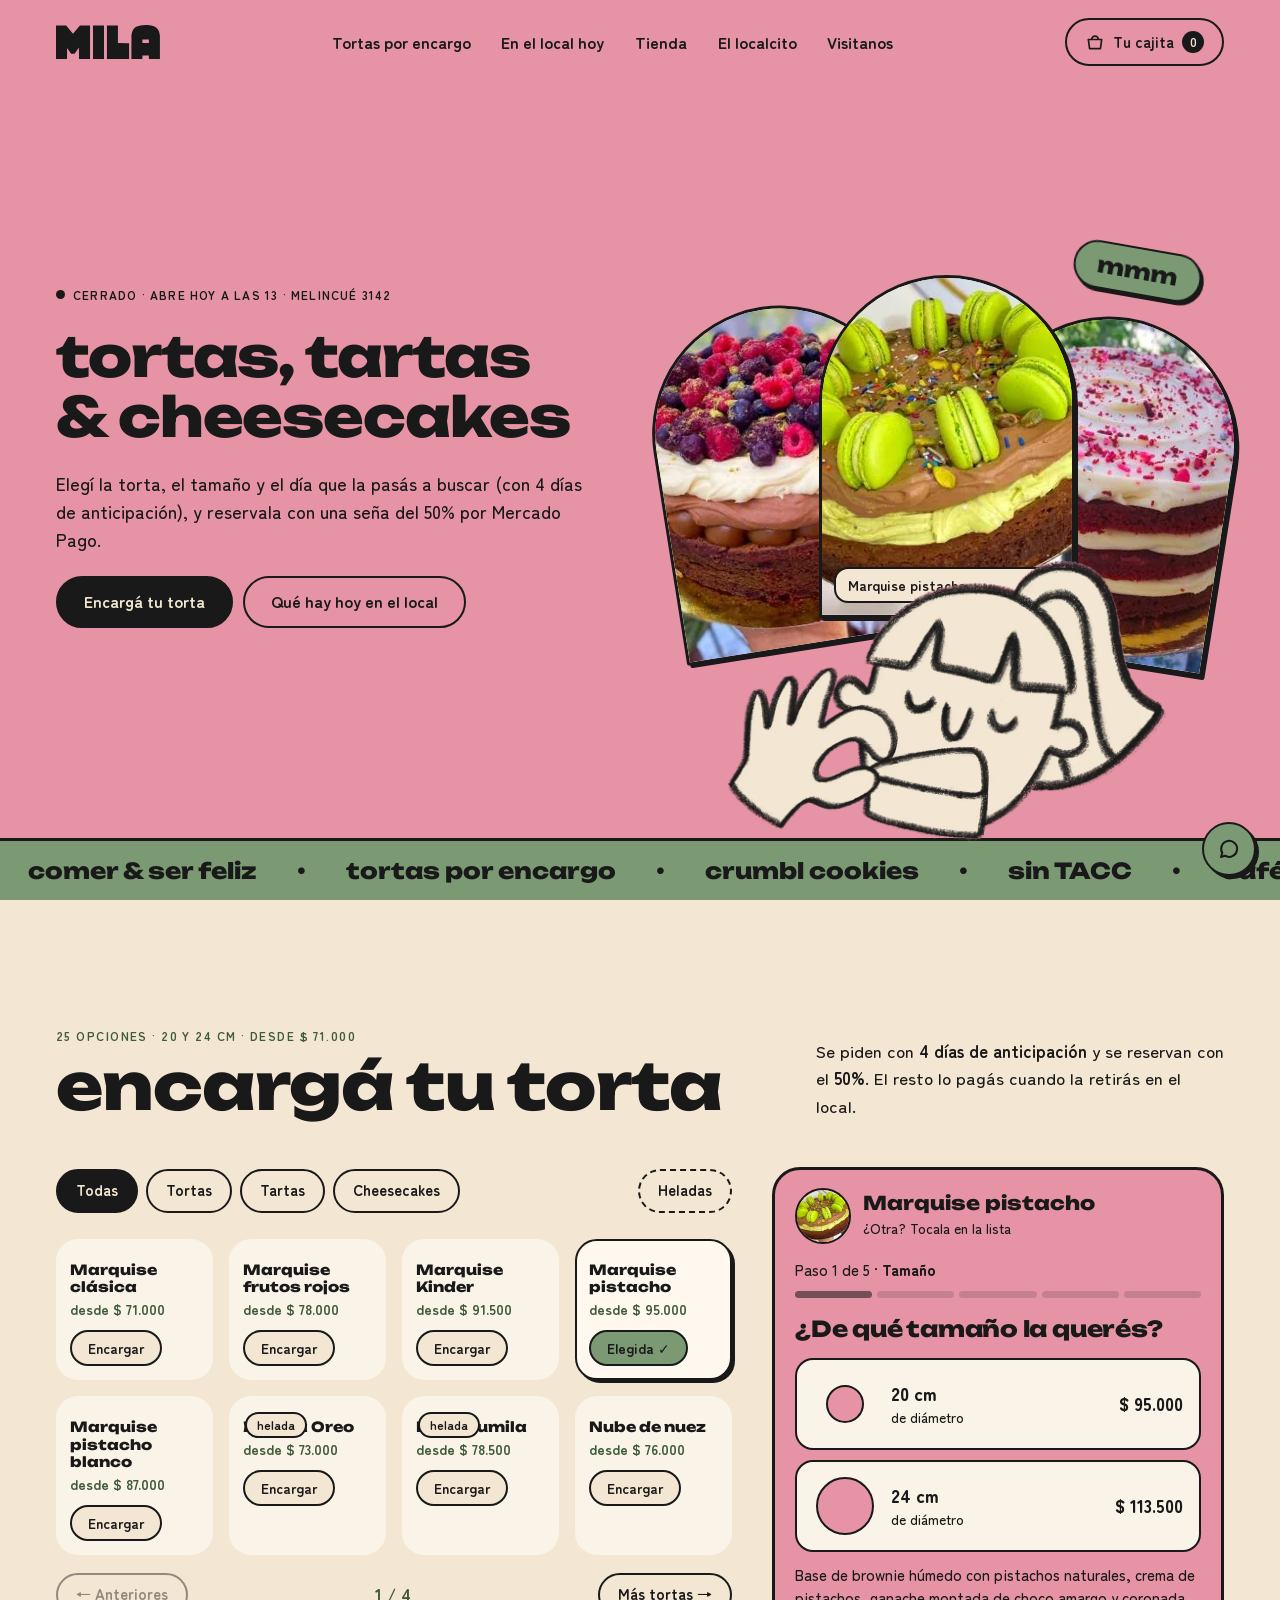
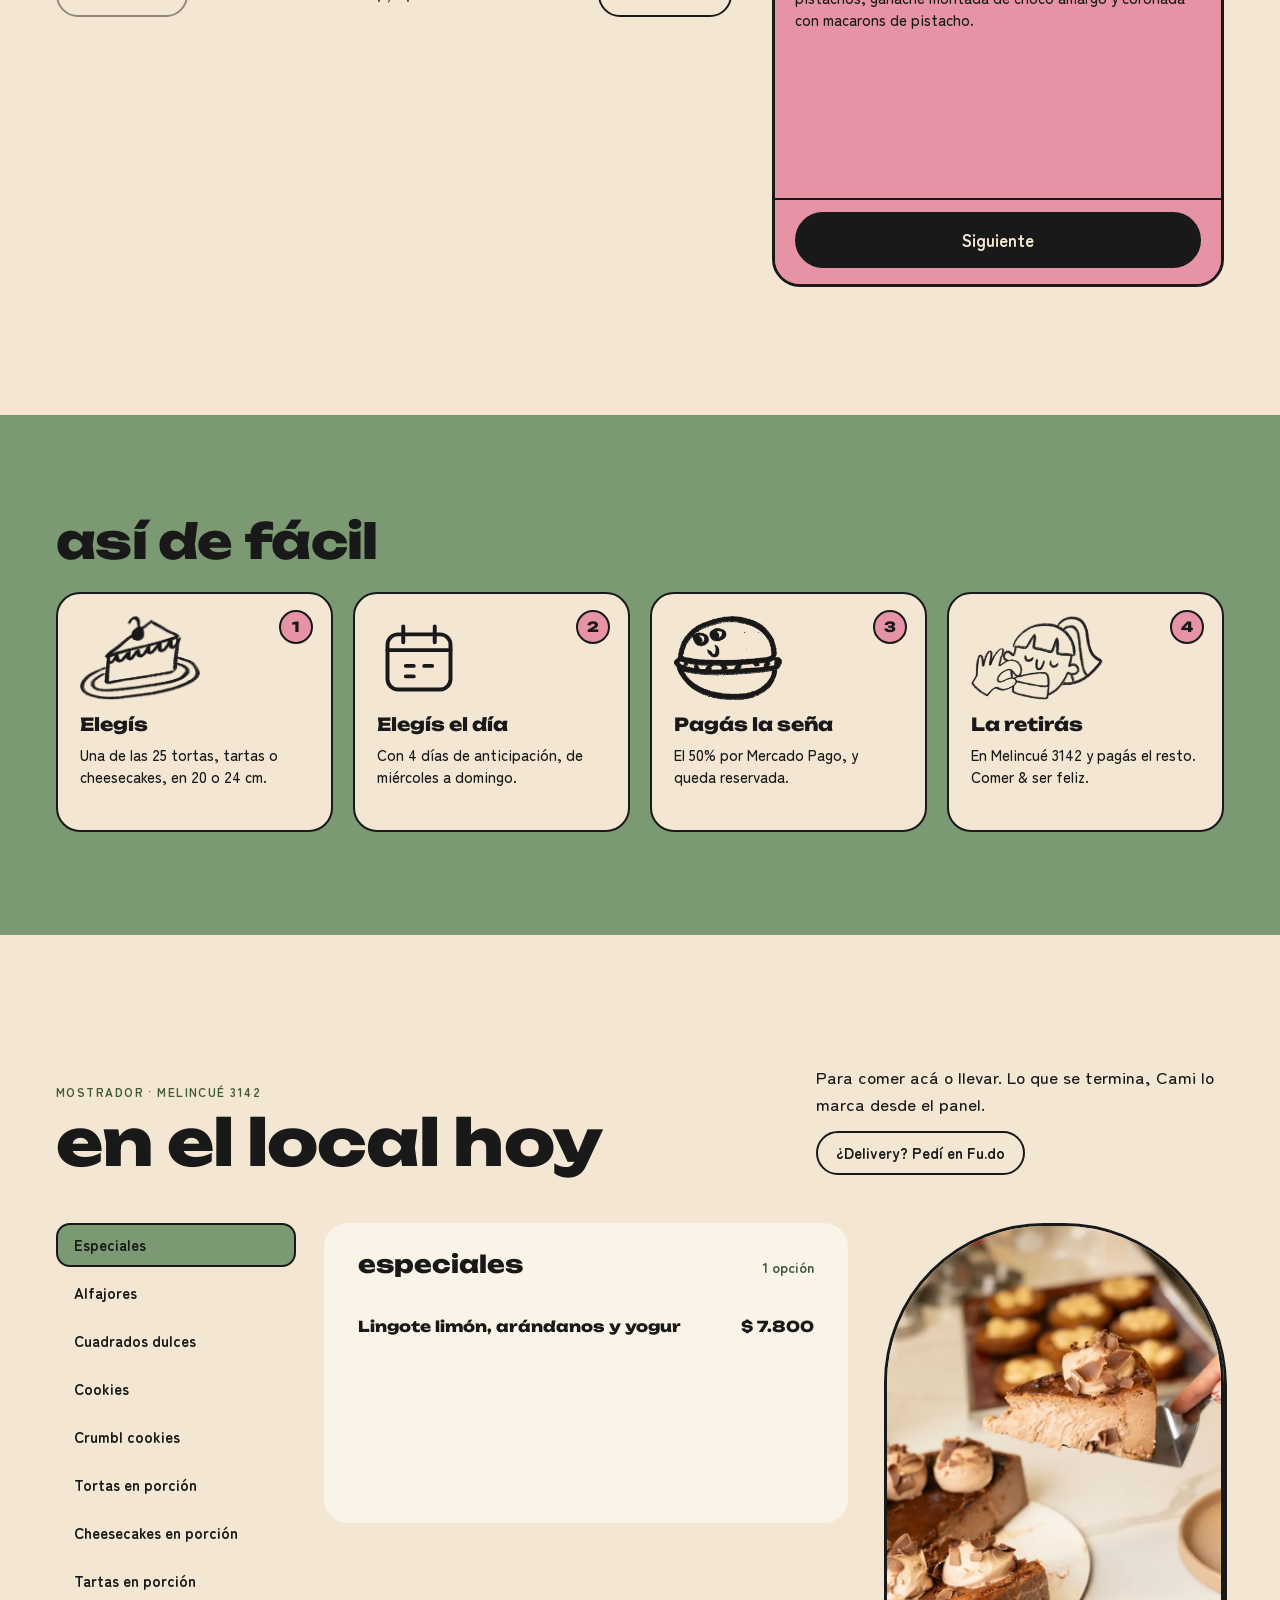
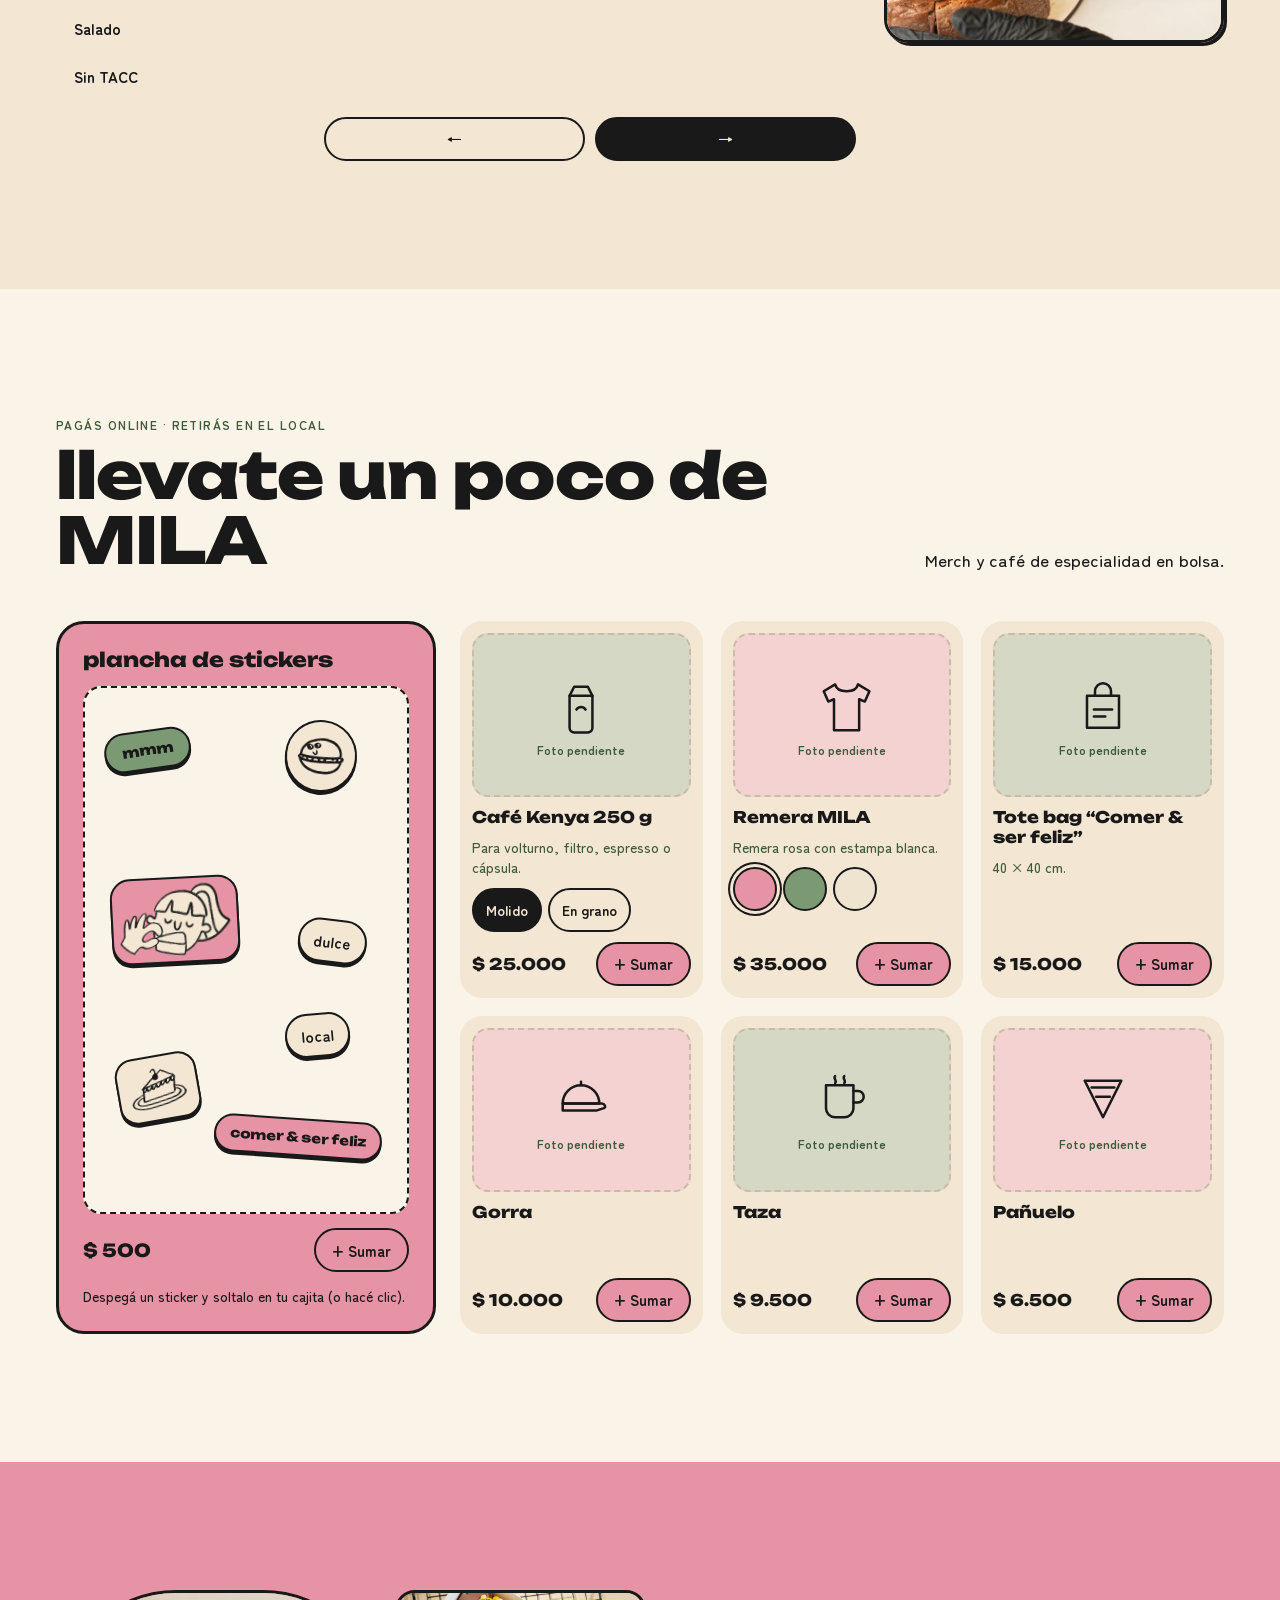
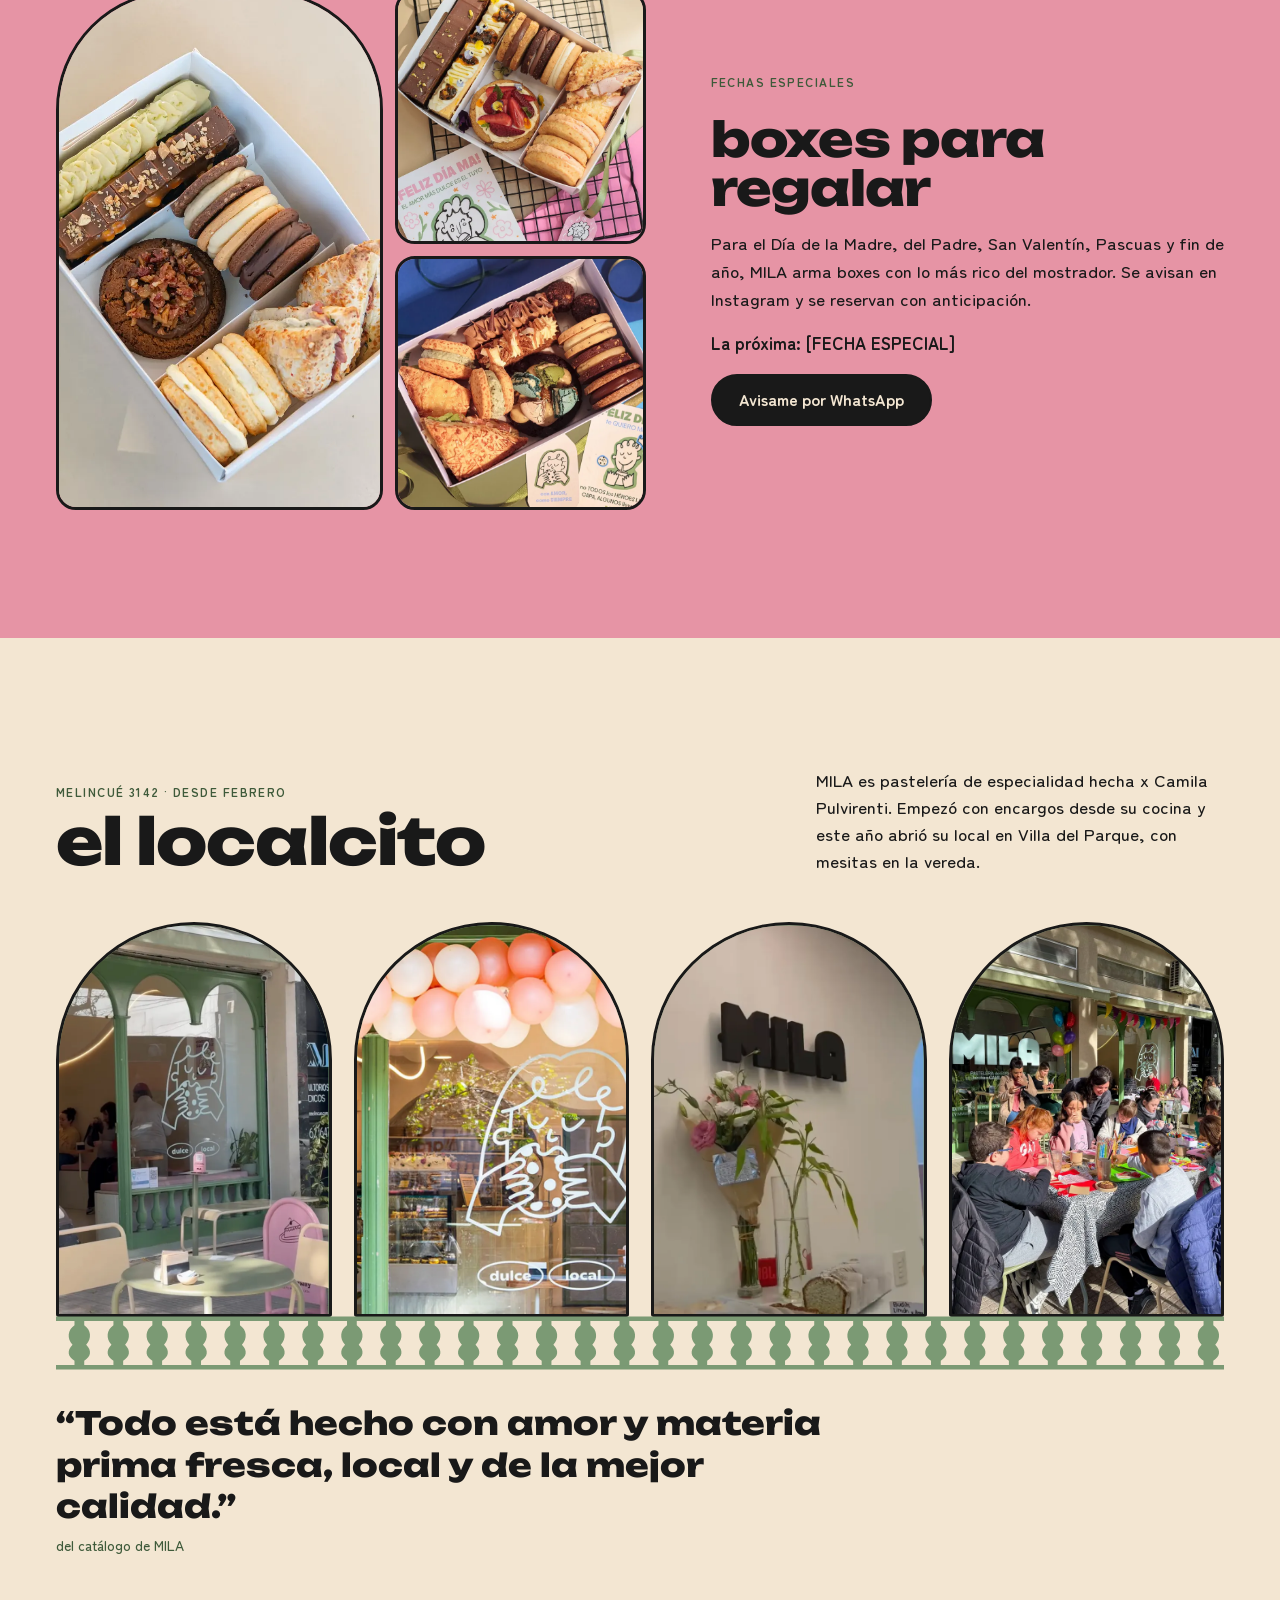
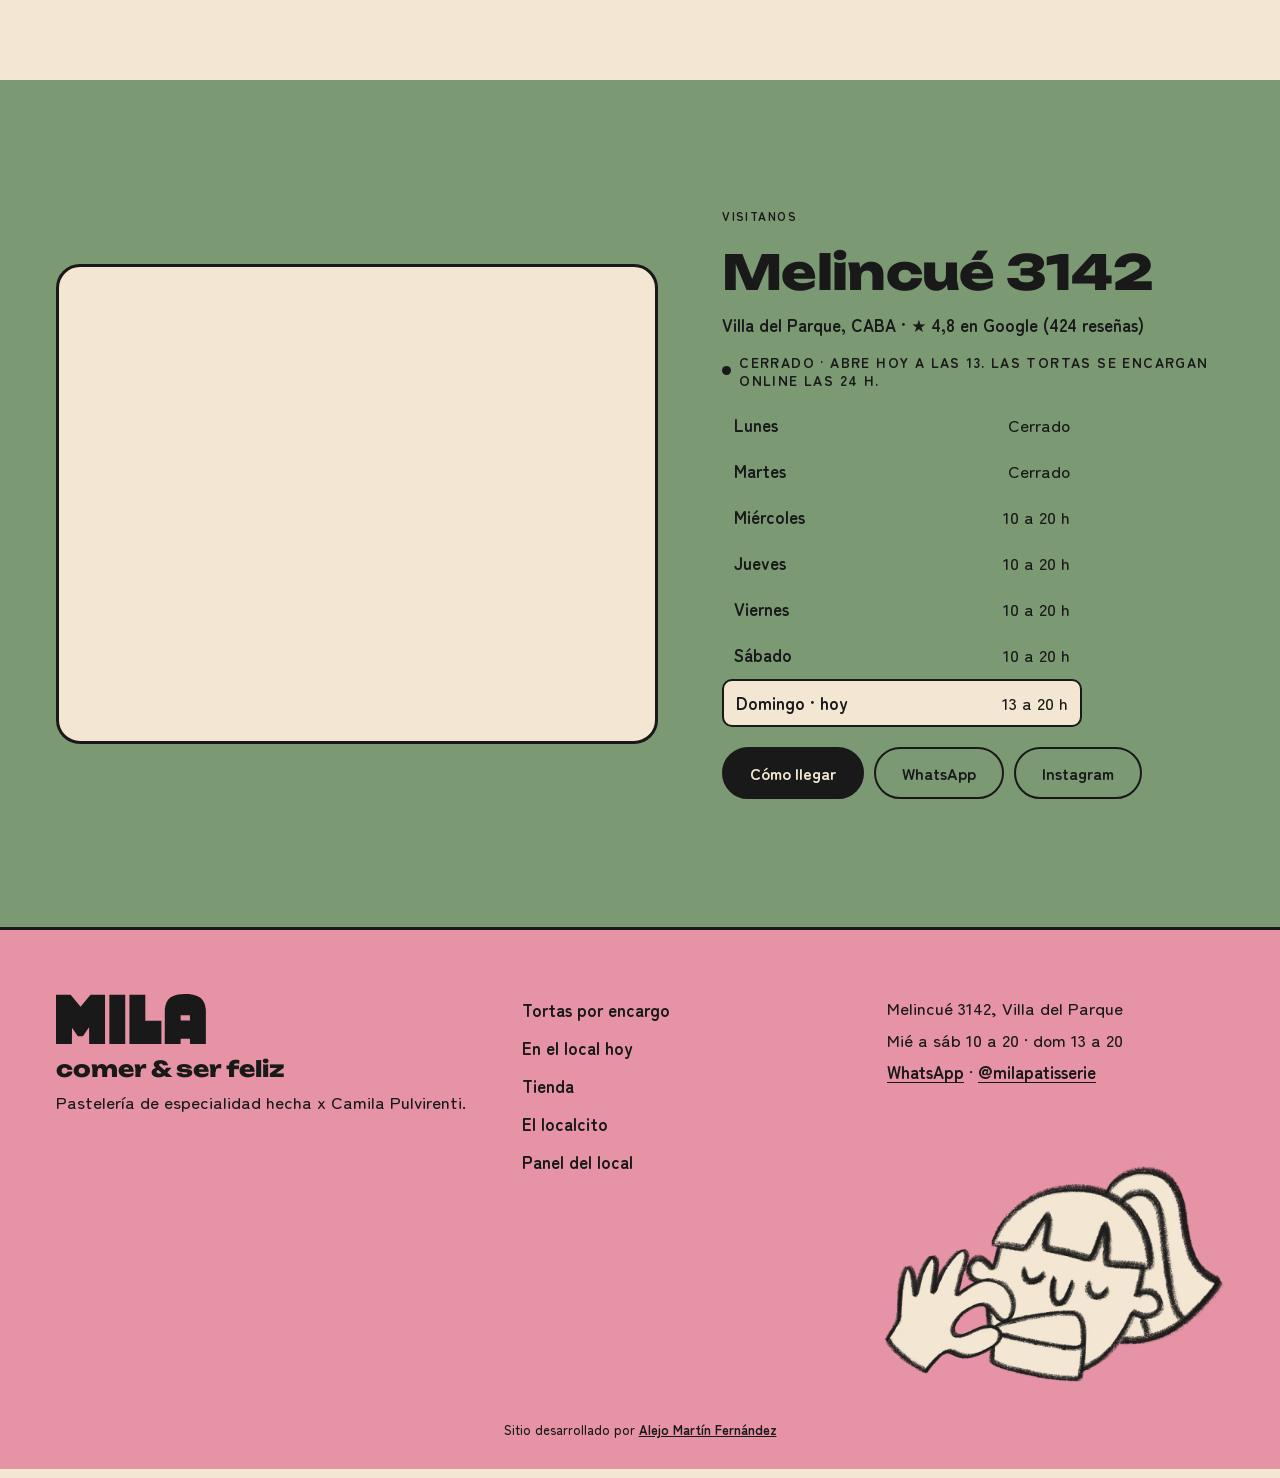
==== commit 4efa81ec: "Hero: tortas más abajo y la chica apoyada en la marquesina. Encargo en pasos simples (tamaño, macaro" ====
--- a/index.html
+++ b/index.html
@@ -10,7 +10,7 @@
 <link rel="apple-touch-icon" href="img/apple-touch-icon.png">
 <meta property="og:type" content="website">
 <meta property="og:title" content="MILA · comer & ser feliz">
-<meta property="og:description" content="Tortas, tartas y cheesecakes por encargo: elegí la datita y reservá con la seña online. Melincué 3142, Villa del Parque.">
+<meta property="og:description" content="Tortas, tartas y cheesecakes por encargo: elegí el día y reservá con la seña online. Melincué 3142, Villa del Parque.">
 <meta property="og:url" content="https://mila-patisserie.vercel.app/">
 <meta property="og:image" content="https://mila-patisserie.vercel.app/img/og.jpg">
 <meta property="og:image:width" content="1200">
@@ -87,7 +87,7 @@
     <div class="hero__txt">
       <p class="hero__kicker"><span class="estado" data-estado>Melincué 3142 · Villa del Parque</span></p>
       <h1 id="hero-t" class="hero__t"><span class="ren"><span>tortas, tartas</span></span> <span class="ren"><span>&amp; cheese&shy;cakes</span></span></h1>
-      <p class="hero__lead">Elegí la torta, el tamaño y la datita (con 4 días de anticipación) y reservala con la seña del 50% por Mercado Pago.</p>
+      <p class="hero__lead">Elegí la torta, el tamaño y el día que la pasás a buscar (con 4 días de anticipación), y reservala con una seña del 50% por Mercado Pago.</p>
       <div class="hero__ctas">
         <a class="btn btn--tinta" href="#encargos">Encargá tu torta</a>
         <a class="btn btn--linea" href="#local">Qué hay hoy en el local</a>
@@ -136,54 +136,62 @@
 
       <!-- la caja: panel fijo en desktop, hoja que sube en el celu -->
       <div class="caja-fondo" data-caja-fondo hidden></div>
-      <aside class="caja" id="caja" aria-label="Tu torta" data-caja>
+      <aside class="caja" id="caja" aria-label="Encargar torta" data-caja>
         <div class="caja__tirador" aria-hidden="true"></div>
         <div class="caja__top">
-          <p class="caja__nombre" data-c-nombre>Elegí una torta</p>
+          <span class="caja__foto"><img src="img/tortas/marquise-pistacho.webp" alt="" width="485" height="388" data-c-foto></span>
+          <div class="caja__tit">
+            <p class="caja__nombre" data-c-nombre>Elegí una torta</p>
+            <p class="caja__cambiar">¿Otra? Tocala en la lista</p>
+          </div>
           <button type="button" class="caja__x" data-caja-cerrar aria-label="Cerrar">
             <svg viewBox="0 0 24 24" aria-hidden="true"><path d="M6 6l12 12M18 6L6 18"/></svg>
           </button>
         </div>
-        <ol class="pasos" aria-label="Pasos">
-          <li data-paso="1">Tamaño</li><li data-paso="2">Datita</li><li data-paso="3">Seña</li>
-        </ol>
-        <div class="caja__scroll">
-          <div class="caja__vis" aria-hidden="true">
-            <div class="plato" data-plato><img src="img/tortas/marquise-pistacho.webp" alt="" data-c-foto width="485" height="388"></div>
-            <img class="mac mac--1" src="img/macaron.webp" alt="" width="400" height="353">
-            <img class="mac mac--2" src="img/macaron.webp" alt="" width="400" height="353">
-            <img class="mac mac--3" src="img/macaron.webp" alt="" width="400" height="353">
-            <div class="cartelito"><b data-t-nombre>MILA</b><span data-t-tam>elegí el tamaño</span><span data-t-fecha>y la datita</span></div>
-          </div>
-          <p class="caja__desc" data-c-desc></p>
-          <div class="caja__bloque">
-            <p class="caja__lbl">Tamaño</p>
-            <div class="tamanos" data-c-tamanos role="radiogroup" aria-label="Tamaño"></div>
-          </div>
-          <label class="extra" data-c-extra hidden>
-            <input type="checkbox" data-c-mac>
-            <span class="extra__box" aria-hidden="true"><svg viewBox="0 0 24 24"><path d="M5 12l4 4 10-10"/></svg></span>
-            <span class="extra__txt"><b>Sumale macarons</b><small>Un color, sabor de la casa</small></span>
-            <span class="extra__precio" data-c-mac-precio></span>
-          </label>
-          <div class="caja__bloque">
-            <p class="caja__lbl">La datita <small data-c-primero></small></p>
-            <div class="cal" data-cal></div>
-            <p class="caja__nota">Lunes y martes descansamos.</p>
-          </div>
-          <div class="caja__bloque" data-c-franjas-wrap>
-            <p class="caja__lbl">¿A qué hora la retirás?</p>
-            <div class="franjas" data-c-franjas role="radiogroup" aria-label="Horario de retiro"></div>
+        <div class="progreso" aria-hidden="true"><p class="progreso__txt" data-prog-txt>Paso 1 de 4</p><div class="progreso__barra" data-prog></div></div>
+        <div class="caja__scroll" data-c-scroll>
+          <!-- 1 · tamaño -->
+          <div class="paso" data-paso="tam">
+            <h3 class="paso__t" tabindex="-1">¿De qué tamaño la querés?</h3>
+            <p class="paso__ayuda paso__ayuda--desc" data-c-desc></p>
+            <div class="opts opts--tam" data-c-tamanos role="radiogroup" aria-label="Tamaño"></div>
+          </div>
+          <!-- 2 · macarons -->
+          <div class="paso" data-paso="mac" hidden>
+            <h3 class="paso__t" tabindex="-1">¿Le sumamos macarons arriba?</h3>
+            <p class="paso__ayuda">Van de un solo color, con el sabor de la casa.</p>
+            <div class="opts" data-c-macs role="radiogroup" aria-label="Macarons"></div>
+          </div>
+          <!-- 3 · día -->
+          <div class="paso" data-paso="dia" hidden>
+            <h3 class="paso__t" tabindex="-1">¿Qué día la pasás a buscar?</h3>
+            <p class="paso__ayuda" data-c-primero>Necesitamos 4 días para prepararla. Lunes y martes el local está cerrado.</p>
+            <div class="opts" data-c-dias role="radiogroup" aria-label="Día de retiro"></div>
+            <button type="button" class="mas-dias" data-c-mas>Ver más fechas</button>
+          </div>
+          <!-- 4 · horario -->
+          <div class="paso" data-paso="hora" hidden>
+            <h3 class="paso__t" tabindex="-1">¿En qué horario?</h3>
+            <p class="paso__ayuda" data-c-dia-elegido></p>
+            <div class="opts" data-c-franjas role="radiogroup" aria-label="Horario de retiro"></div>
+          </div>
+          <!-- 5 · resumen -->
+          <div class="paso" data-paso="ok" hidden>
+            <h3 class="paso__t" tabindex="-1">Revisá tu encargo</h3>
+            <dl class="resumen" data-c-resumen></dl>
+            <div class="cuentas">
+              <div><span>Precio total</span><span data-c-total>—</span></div>
+              <div class="cuentas__hoy"><span>Hoy pagás la seña (50%)</span><b data-c-sena>—</b></div>
+              <div><span>El resto, cuando la retirás</span><span data-c-resto>—</span></div>
+            </div>
           </div>
         </div>
         <div class="caja__pie">
-          <div class="totales">
-            <div><span>Total</span><span data-c-total>—</span></div>
-            <div class="totales__sena"><span>Seña hoy</span><b data-c-sena>—</b></div>
-            <div class="totales__resto"><span>Resto al retirar</span><span data-c-resto>—</span></div>
-          </div>
           <p class="caja__msg" data-c-msg role="alert"></p>
-          <button type="button" class="btn btn--tinta btn--ancho" data-c-sumar>Sumar a la cajita</button>
+          <div class="caja__botones">
+            <button type="button" class="btn btn--linea caja__volver" data-c-volver>← Volver</button>
+            <button type="button" class="btn btn--tinta caja__seguir" data-c-seguir>Siguiente</button>
+          </div>
         </div>
       </aside>
     </div>
@@ -196,7 +204,7 @@
     <h2 id="como-t" class="sec__t sec__t--chico rv">así de fácil</h2>
     <ol class="como__pasos" data-arrastre>
       <li class="rv"><span class="como__n">1</span><img src="img/porcion.webp" alt="" width="500" height="438" loading="lazy" decoding="async"><b>Elegís</b><span>Una de las 25 tortas, tartas o cheesecakes, en 20 o 24 cm.</span></li>
-      <li class="rv"><span class="como__n">2</span><svg viewBox="0 0 64 64" aria-hidden="true"><rect x="8" y="14" width="48" height="42" rx="8"/><path d="M8 26h48M20 8v12M44 8v12M22 38h6M36 38h6M22 46h6"/></svg><b>Marcás la datita</b><span>Con 4 días de anticipación, de miércoles a domingo.</span></li>
+      <li class="rv"><span class="como__n">2</span><svg viewBox="0 0 64 64" aria-hidden="true"><rect x="8" y="14" width="48" height="42" rx="8"/><path d="M8 26h48M20 8v12M44 8v12M22 38h6M36 38h6M22 46h6"/></svg><b>Elegís el día</b><span>Con 4 días de anticipación, de miércoles a domingo.</span></li>
       <li class="rv"><span class="como__n">3</span><img src="img/macaron.webp" alt="" width="400" height="353" loading="lazy" decoding="async"><b>Pagás la seña</b><span>El 50% por Mercado Pago, y queda reservada.</span></li>
       <li class="rv"><span class="como__n">4</span><img src="img/personaje.webp" alt="" width="900" height="574" loading="lazy" decoding="async"><b>La retirás</b><span>En Melincué 3142 y pagás el resto. Comer &amp; ser feliz.</span></li>
     </ol>
--- a/css/mila.css
+++ b/css/mila.css
@@ -164,28 +164,29 @@
 }
 @media (min-width: 900px) {
   .hero { height: 100vh; min-height: 640px; }
-  .hero__in { grid-template-areas: "txt arte"; grid-template-columns: minmax(0, 1.05fr) minmax(0, 1fr); align-items: center; gap: 32px; padding-top: calc(var(--barra) + 8px); padding-bottom: 24px; min-height: 0; }
+  .hero__in { grid-template-areas: "txt arte"; grid-template-columns: minmax(0, 1.05fr) minmax(0, 1fr); grid-template-rows: minmax(0, 1fr); align-content: stretch; align-items: center; gap: 32px; padding-top: calc(var(--barra) + 8px); padding-bottom: 24px; min-height: 0; }
   .hero__txt { display: grid; gap: 22px; grid-area: txt; align-content: center; }
   .hero__kicker, .hero__t, .hero__lead, .hero__ctas { grid-area: auto; margin: 0; }
   .hero__t { font-size: clamp(40px, 4.3vw, 62px); }
   .hero__lead { font-size: 18px; max-width: 30em; }
-  .hero__arte { --aw: clamp(190px, 20vw, 290px); height: min(620px, calc(100vh - var(--barra) - 110px)); max-width: none; margin: 0; align-self: center; }
+  /* el arte ocupa todo el alto de la columna: la chica apoyada en la marquesina y las tortas justo arriba de ella */
+  .hero__arte { --aw: min(clamp(190px, 20vw, 300px), calc((100vh - var(--barra) - 150px) / 2.32)); align-self: stretch; height: auto; min-height: 0; max-width: none; margin: 0 0 -24px; }
   .arco { width: var(--aw); }
   .arco figcaption { display: block; position: absolute; left: 12px; right: 12px; bottom: 12px; background: var(--crema); border: 2px solid var(--tinta); border-radius: 14px; padding: 7px 12px; font: 700 14px/1.3 var(--f-txt); }
-  .arco--a { left: -2%; top: 9%; }
-  .arco--c { right: -1%; top: 11%; }
-  .arco--b { left: calc(50% - var(--aw) / 2); top: 0; }
-  .hero__chica { width: calc(var(--aw) * 1.72); max-width: 92%; bottom: auto; top: calc(var(--aw) * 1.14); }
-  .hero__mmm { height: 48px; font-size: 22px; padding: 0 22px; right: 6%; top: 0; }
+  .arco--a { left: -2%; top: auto; bottom: calc(var(--aw) * .74); }
+  .arco--c { right: -1%; top: auto; bottom: calc(var(--aw) * .7); }
+  .arco--b { left: calc(50% - var(--aw) / 2); top: auto; bottom: calc(var(--aw) * .86); }
+  .hero__chica { width: calc(var(--aw) * 1.72); max-width: 92%; top: auto; bottom: -3px; }
+  .hero__mmm { height: 48px; font-size: 22px; padding: 0 22px; right: 4%; top: auto; bottom: calc(var(--aw) * 2.12); }
   .marquesina { height: 62px; }
   .marquesina__pista { font-size: 22px; gap: 40px; }
 }
 @media (min-width: 900px) and (max-height: 760px) {
-  .hero__arte { --aw: clamp(180px, 16vw, 240px); }
+  .hero__arte { --aw: min(clamp(180px, 16vw, 240px), calc((100vh - var(--barra) - 150px) / 2.32)); }
 }
 @media (min-width: 900px) and (max-width: 1099px) { .arco figcaption { display: none; } }
 @media (min-width: 900px) { .arco--a figcaption, .arco--c figcaption { display: none; } }
-@media (min-width: 1600px) and (min-height: 980px) { .hero__arte { --aw: 330px; height: 720px; } .hero__t { font-size: 66px; } .hero__lead { font-size: 20px; } }
+@media (min-width: 1600px) and (min-height: 980px) { .hero__arte { --aw: min(310px, calc((100vh - var(--barra) - 150px) / 2.32)); } .hero__t { font-size: 66px; } .hero__lead { font-size: 20px; } }
 /* celu acostado: dos columnas compactas para que el botón quede a mano */
 @media (min-width: 600px) and (max-width: 899px) and (max-height: 520px) {
   .hero__in { grid-template-areas: "kick arte" "t arte" "lead arte" "ctas arte"; grid-template-columns: minmax(0, 1.2fr) minmax(0, 1fr); column-gap: 24px; align-content: center; }
@@ -238,86 +239,87 @@
 .torta__p { font: 700 14px/1.3 var(--f-txt); color: var(--musgo); padding: 0 4px; }
 .torta__tag { position: absolute; top: 14px; left: 14px; height: 26px; padding: 0 10px; border-radius: 999px; background: var(--crema); border: 2px solid var(--tinta); font: 700 12px/22px var(--f-txt); }
 .torta.is-on { border-color: var(--tinta); background: #fff8ee; box-shadow: var(--sombra); }
-.torta.is-on::after { content: "en tu caja"; position: absolute; right: 12px; top: 12px; background: var(--salvia); border: 2px solid var(--tinta); border-radius: 999px; padding: 2px 10px; font: 700 12px/1.5 var(--f-txt); }
+.torta__cta { margin: 8px 4px 0; align-self: flex-start; height: 36px; padding: 0 16px; border-radius: 999px; border: 2px solid var(--tinta); display: inline-flex; align-items: center; font: 700 14px/1 var(--f-txt); background: var(--crema); transition: background .2s, color .2s; }
+.torta.is-on .torta__cta { background: var(--salvia); }
+@media (hover: hover) { .torta:hover .torta__cta { background: var(--tinta); color: var(--crema); } .torta.is-on:hover .torta__cta { background: var(--salvia); color: var(--tinta); } }
 @media (hover: hover) { .torta:hover { transform: translateY(-4px); } .torta:hover .torta__foto img { transform: scale(1.06); } }
 .pager { display: flex; justify-content: space-between; align-items: center; gap: 10px; margin-top: 18px; font-weight: 700; color: var(--musgo); }
 
 /* la caja */
 .caja-fondo { position: fixed; inset: 0; background: rgba(25,25,25,.5); z-index: 800; animation: fade .3s; }
 @keyframes fade { from { opacity: 0; } }
-.caja { position: fixed; left: 0; right: 0; bottom: 0; z-index: 801; max-height: 92vh; max-height: 92dvh; display: flex; flex-direction: column; background: var(--chicle); border-top: 3px solid var(--tinta);
+.caja { position: fixed; left: 0; right: 0; bottom: 0; z-index: 801; height: 88vh; height: min(88dvh, 760px); display: flex; flex-direction: column; background: var(--chicle); border-top: 3px solid var(--tinta);
   border-radius: 28px 28px 0 0; transform: translateY(105%); visibility: hidden; transition: transform .45s var(--ease), visibility 0s .45s; }
 .caja.is-abierta { transform: none; visibility: visible; transition: transform .45s var(--ease); }
+.caja { scroll-margin-top: calc(var(--barra) + 16px); }
 .caja__tirador { width: 48px; height: 5px; border-radius: 9px; background: var(--tinta); opacity: .45; margin: 10px auto 0; flex: none; }
-.caja__top { display: flex; justify-content: space-between; align-items: center; gap: 10px; padding: 8px 20px 0; flex: none; }
-.caja__nombre { font: 800 18px/1.2 var(--f-tit); min-width: 0; overflow-wrap: anywhere; }
-.caja__x { width: 44px; height: 44px; flex: none; border-radius: 50%; border: 2px solid var(--tinta); background: var(--crema); display: grid; place-items: center; cursor: pointer; }
+.caja__top { display: flex; align-items: center; gap: 12px; padding: 8px 20px 0; flex: none; }
+.caja__foto { width: 56px; height: 56px; flex: none; border-radius: 50%; overflow: hidden; border: 2px solid var(--tinta); background: var(--crema); }
+.caja__foto img { width: 100%; height: 100%; object-fit: cover; }
+.caja__tit { flex: 1; min-width: 0; }
+.caja__nombre { font: 800 19px/1.2 var(--f-tit); overflow-wrap: anywhere; }
+.caja__cambiar { font-size: 14px; margin-top: 2px; display: none; }
+.caja__x { width: 48px; height: 48px; flex: none; border-radius: 50%; border: 2px solid var(--tinta); background: var(--crema); display: grid; place-items: center; cursor: pointer; }
 .caja__x svg { width: 18px; height: 18px; stroke: var(--tinta); stroke-width: 2.5; fill: none; }
-.pasos { display: flex; gap: 6px; list-style: none; margin: 12px 0 0; padding: 0 20px; flex: none; }
-.pasos li { flex: 1; height: 34px; border-radius: 999px; border: 2px dashed var(--tinta); display: grid; place-items: center; font: 700 13px/1 var(--f-txt); transition: background .25s, color .25s; }
-.pasos li.hecho { background: var(--tinta); color: var(--crema); border-style: solid; }
-.pasos li.hecho::after { content: " ✓"; white-space: pre; }
-.caja__scroll { overflow-y: auto; overscroll-behavior: contain; padding: 14px 20px 6px; display: grid; gap: 16px; -webkit-overflow-scrolling: touch; }
-.caja__vis { position: relative; height: 176px; border-radius: 18px; border: 2px solid var(--tinta); background: var(--crema); overflow: hidden; }
-.plato { position: absolute; left: 50%; top: 50%; width: 134px; height: 134px; border-radius: 50%; background: var(--salvia); border: 2px solid var(--tinta); translate: -50% -50%; transition: scale .5s var(--rebote); display: grid; place-items: center; }
-.plato img { width: 82%; height: 82%; border-radius: 50%; object-fit: cover; border: 2px solid var(--tinta); }
-.plato.t24 { scale: 1.16; }
-.plato.cae img { animation: cae .55s var(--rebote); }
-@keyframes cae { from { transform: translateY(-60px) scale(.6); opacity: 0; } }
-.mac { position: absolute; width: 42px; opacity: 0; scale: 0; transition: opacity .2s, scale .45s var(--rebote); }
-.mac--1 { left: calc(50% - 98px); top: 18px; rotate: -16deg; }
-.mac--2 { left: calc(50% + 58px); top: 104px; rotate: 12deg; transition-delay: .06s; }
-.mac--3 { left: calc(50% - 104px); top: 112px; rotate: 8deg; transition-delay: .12s; }
-.caja__vis.con-mac .mac { opacity: 1; scale: 1; }
-.cartelito { position: absolute; right: 10px; top: 10px; width: 118px; background: var(--papel); border: 2px solid var(--tinta); border-radius: 10px; padding: 7px 9px; rotate: 5deg; display: grid; gap: 2px;
-  font: 700 11px/1.3 var(--f-txt); transform-origin: 50% 0; }
-.cartelito b { font: 800 11px/1.25 var(--f-tit); }
-.cartelito.escribe { animation: hamaca .6s var(--ease); }
-@keyframes hamaca { 30% { rotate: -3deg; } 60% { rotate: 8deg; } }
-.caja__desc { font-size: 15px; line-height: 1.55; display: -webkit-box; -webkit-line-clamp: 3; -webkit-box-orient: vertical; overflow: hidden; }
-.caja__bloque { display: grid; gap: 8px; }
-.caja__lbl { font: 800 15px/1.3 var(--f-tit); }
-.caja__lbl small { display: block; font: 500 14px/1.4 var(--f-txt); margin-top: 3px; }
-.caja__nota { font-size: 14px; }
-.tamanos { display: grid; grid-template-columns: repeat(auto-fit, minmax(120px, 1fr)); gap: 8px; }
-.tam { min-height: 52px; border-radius: 14px; border: 2px solid var(--tinta); background: var(--papel); font: 700 15px/1.25 var(--f-txt); cursor: pointer; touch-action: manipulation; padding: 6px 10px; }
-.tam[aria-checked="true"] { background: var(--tinta); color: var(--crema); }
-.extra { display: flex; align-items: center; gap: 12px; padding: 10px 14px; border: 2px solid var(--tinta); border-radius: 14px; background: var(--papel); cursor: pointer; position: relative; }
-.extra input { position: absolute; opacity: 0; inset: 0; cursor: pointer; }
-.extra__box { width: 28px; height: 28px; flex: none; border-radius: 8px; border: 2px solid var(--tinta); display: grid; place-items: center; background: var(--crema); }
-.extra__box svg { width: 16px; height: 16px; fill: none; stroke: var(--crema); stroke-width: 3; opacity: 0; }
-.extra input:checked + .extra__box { background: var(--tinta); }
-.extra input:checked + .extra__box svg { opacity: 1; }
-.extra input:focus-visible + .extra__box { outline: 3px solid var(--tinta); outline-offset: 2px; }
-.extra__txt { flex: 1; display: grid; font-size: 15px; line-height: 1.3; }
-.extra__txt small { font-size: 13px; font-weight: 500; }
-.extra__precio { font-weight: 700; white-space: nowrap; }
-.cal { display: grid; grid-template-columns: repeat(7, minmax(0, 1fr)); gap: 5px; }
-.cal__dow { text-align: center; font: 700 12px/1.6 var(--f-txt); }
-.cal__d { min-height: 44px; border-radius: 12px; border: 2px solid var(--tinta); background: var(--papel); display: grid; place-items: center; font: 700 15px/1 var(--f-txt); cursor: pointer; touch-action: manipulation; padding: 0; transition: transform .15s; position: relative; }
-.cal__d small { display: none; }
-.cal__d:active { transform: scale(.94); }
-.cal__d[aria-pressed="true"] { background: var(--tinta); color: var(--crema); }
-.cal__d:disabled { border-style: dashed; border-color: rgba(25,25,25,.4); background: transparent; color: rgba(25,25,25,.55); cursor: not-allowed; }
-.cal__d--pasado { visibility: hidden; }
-.cal__d--pronto::after { content: ""; position: absolute; inset: auto 8px 6px; height: 3px; border-radius: 3px; background: repeating-linear-gradient(90deg, var(--tinta) 0 4px, transparent 4px 7px); opacity: .5; }
-.cal__mes { grid-column: 1 / -1; font: 700 13px/1 var(--f-txt); text-transform: capitalize; margin-top: 4px; }
-.franjas { display: grid; grid-template-columns: repeat(3, minmax(0, 1fr)); gap: 8px; }
-.franja { min-height: 48px; border-radius: 12px; border: 2px solid var(--tinta); background: var(--papel); font: 700 14px/1.2 var(--f-txt); cursor: pointer; touch-action: manipulation; }
-.franja[aria-checked="true"] { background: var(--tinta); color: var(--crema); }
+/* progreso: texto claro + barra (no son botones) */
+.progreso { padding: 14px 20px 0; flex: none; }
+.progreso__txt { font-size: 15px; }
+.progreso__txt b { font-weight: 800; }
+.progreso__barra { display: flex; gap: 5px; margin-top: 8px; }
+.progreso__barra span { flex: 1; height: 7px; border-radius: 9px; background: rgba(25,25,25,.16); transition: background .3s; }
+.progreso__barra .hecho { background: var(--tinta); }
+.progreso__barra .actual { background: var(--tinta); opacity: .55; }
+.caja__scroll { flex: 1; min-height: 0; overflow-y: auto; overscroll-behavior: contain; padding: 18px 20px 14px; -webkit-overflow-scrolling: touch; }
+.paso { display: grid; gap: 12px; align-content: start; animation: paso-in .35s var(--ease); }
+@keyframes paso-in { from { opacity: 0; transform: translateX(14px); } }
+.paso__t { font: 800 22px/1.2 var(--f-tit); letter-spacing: -.01em; outline: none; }
+.paso__ayuda { font-size: 16px; line-height: 1.5; }
+.paso__ayuda:empty { display: none; }
+.paso__ayuda--desc { order: 3; font-size: 15px; }
+/* opciones grandes: una por fila, con su circulito de elegido */
+.opts { display: grid; gap: 10px; margin-top: 4px; }
+.opt { display: flex; align-items: center; gap: 14px; min-height: 66px; padding: 12px 16px; width: 100%; text-align: left; border: 2px solid var(--tinta); border-radius: 18px; background: var(--papel);
+  cursor: pointer; touch-action: manipulation; font: 500 16px/1.3 var(--f-txt); color: var(--tinta); transition: background .2s, color .2s, transform .15s; }
+.opt:active { transform: scale(.985); }
+.opt:focus-visible { outline: 3px solid var(--tinta); outline-offset: 3px; }
+.opt__punto { width: 26px; height: 26px; flex: none; border-radius: 50%; border: 2px solid var(--tinta); background: var(--crema); display: grid; place-items: center; }
+.opt__punto::after { content: ""; width: 12px; height: 12px; border-radius: 50%; background: var(--tinta); scale: 0; transition: scale .25s var(--rebote); }
+.opt[aria-checked="true"] { background: var(--tinta); color: var(--crema); }
+.opt[aria-checked="true"] .opt__punto { background: var(--salvia); border-color: var(--crema); }
+.opt[aria-checked="true"] .opt__punto::after { scale: 1; }
+.opt__txt { flex: 1; min-width: 0; display: grid; gap: 2px; }
+.opt__txt b { font-size: 18px; font-weight: 800; }
+.opt__txt small { font-size: 14px; }
+.opt__precio { font-weight: 800; font-size: 17px; white-space: nowrap; }
+.opt__img { width: 40px; height: auto; flex: none; }
+.opt--tam .opt__punto { display: none; }
+.opt--tam { min-height: 84px; }
+.tamvis { width: 64px; height: 64px; flex: none; display: grid; place-items: center; }
+.tamvis::before { content: ""; width: var(--d); height: var(--d); border-radius: 50%; background: var(--chicle); border: 2px solid currentColor; }
+.mas-dias { justify-self: start; min-height: 48px; padding: 0 4px; background: none; border: 0; font: 700 16px/1 var(--f-txt); text-decoration: underline; text-underline-offset: 4px; cursor: pointer; color: var(--tinta); }
+/* resumen */
+.resumen { display: grid; border: 2px solid var(--tinta); border-radius: 18px; background: var(--papel); margin: 4px 0 0; overflow: hidden; }
+.resumen > div { display: grid; grid-template-columns: 92px minmax(0, 1fr); gap: 10px; padding: 11px 16px; border-top: 1px solid rgba(25,25,25,.15); }
+.resumen > div:first-child { border-top: 0; }
+.resumen dt { font-size: 14px; }
+.resumen dd { margin: 0; font-weight: 700; font-size: 16px; line-height: 1.35; }
+.cuentas { display: grid; gap: 6px; font-size: 16px; margin-top: 4px; }
+.cuentas > div { display: flex; justify-content: space-between; gap: 12px; }
+.cuentas__hoy { font: 800 19px/1.3 var(--f-tit); background: var(--salvia); border: 2px solid var(--tinta); border-radius: 14px; padding: 10px 14px; margin: 2px -2px; }
 .caja__pie { flex: none; border-top: 2px solid var(--tinta); padding: 12px 20px calc(16px + env(safe-area-inset-bottom)); display: grid; gap: 10px; background: var(--chicle); }
-.totales { display: grid; gap: 3px; font-size: 15px; font-weight: 700; }
-.totales > div { display: flex; justify-content: space-between; gap: 10px; }
-.totales__sena { font: 800 18px/1.3 var(--f-tit); }
-.totales__resto { font-weight: 500; font-size: 14px; }
-.caja__msg { min-height: 0; font-weight: 700; font-size: 14px; }
+.caja__botones { display: grid; grid-template-columns: auto minmax(0, 1fr); gap: 10px; }
+.caja__botones .btn { min-height: 56px; font-size: 17px; }
+.caja__volver.es-oculto { display: none; }
+.caja__botones:has(.es-oculto) { grid-template-columns: minmax(0, 1fr); }
+.btn--chicle { box-shadow: 3px 3px 0 var(--crema); }
+.caja__msg { font-weight: 700; font-size: 15px; background: var(--crema); border: 2px solid var(--tinta); border-radius: 12px; padding: 8px 12px; }
 .caja__msg:empty { display: none; }
 .caja__msg.shake { animation: shake .4s; }
 @keyframes shake { 25% { transform: translateX(-6px); } 75% { transform: translateX(6px); } }
 
 @media (min-width: 768px) {
   .tortas { grid-template-columns: repeat(3, minmax(0, 1fr)); gap: 16px; }
-  .caja { left: auto; right: 24px; bottom: 24px; top: calc(var(--barra) + 16px); width: 440px; max-height: none; border-radius: 28px; border: 3px solid var(--tinta); }
+  .caja { left: auto; right: 24px; bottom: 24px; top: calc(var(--barra) + 16px); width: 440px; height: auto; max-height: none; border-radius: 28px; border: 3px solid var(--tinta); overflow: hidden; }
   .caja__tirador { display: none; }
 }
 @media (min-width: 1100px) {
@@ -327,14 +329,11 @@
   .tortas { grid-template-columns: repeat(4, minmax(0, 1fr)); min-height: 0; }
   .caja-fondo { display: none !important; }
   .caja { position: sticky; top: calc(var(--barra) + 16px); left: auto; right: auto; bottom: auto; width: auto; transform: none; visibility: visible; transition: none;
-    height: calc(100vh - var(--barra) - 32px); max-height: 880px; z-index: 1; border-radius: 28px; }
+    height: min(720px, calc(100vh - var(--barra) - 32px)); z-index: 1; border-radius: 28px; }
   .caja__x { display: none; }
+  .caja__cambiar { display: block; }
   .caja__top { padding-top: 18px; }
-  .caja__vis { height: 196px; }
-  .plato { width: 150px; height: 150px; }
-  .cal__d { min-height: 46px; }
-}
-@media (min-width: 1100px) and (max-height: 800px) { .caja__vis { height: 150px; } .plato { width: 120px; height: 120px; } .caja__desc { display: none; } }
+}
 
 /* ================= CÓMO FUNCIONA ================= */
 .como { background: var(--salvia); padding: clamp(64px, 8vw, 110px) 0; }
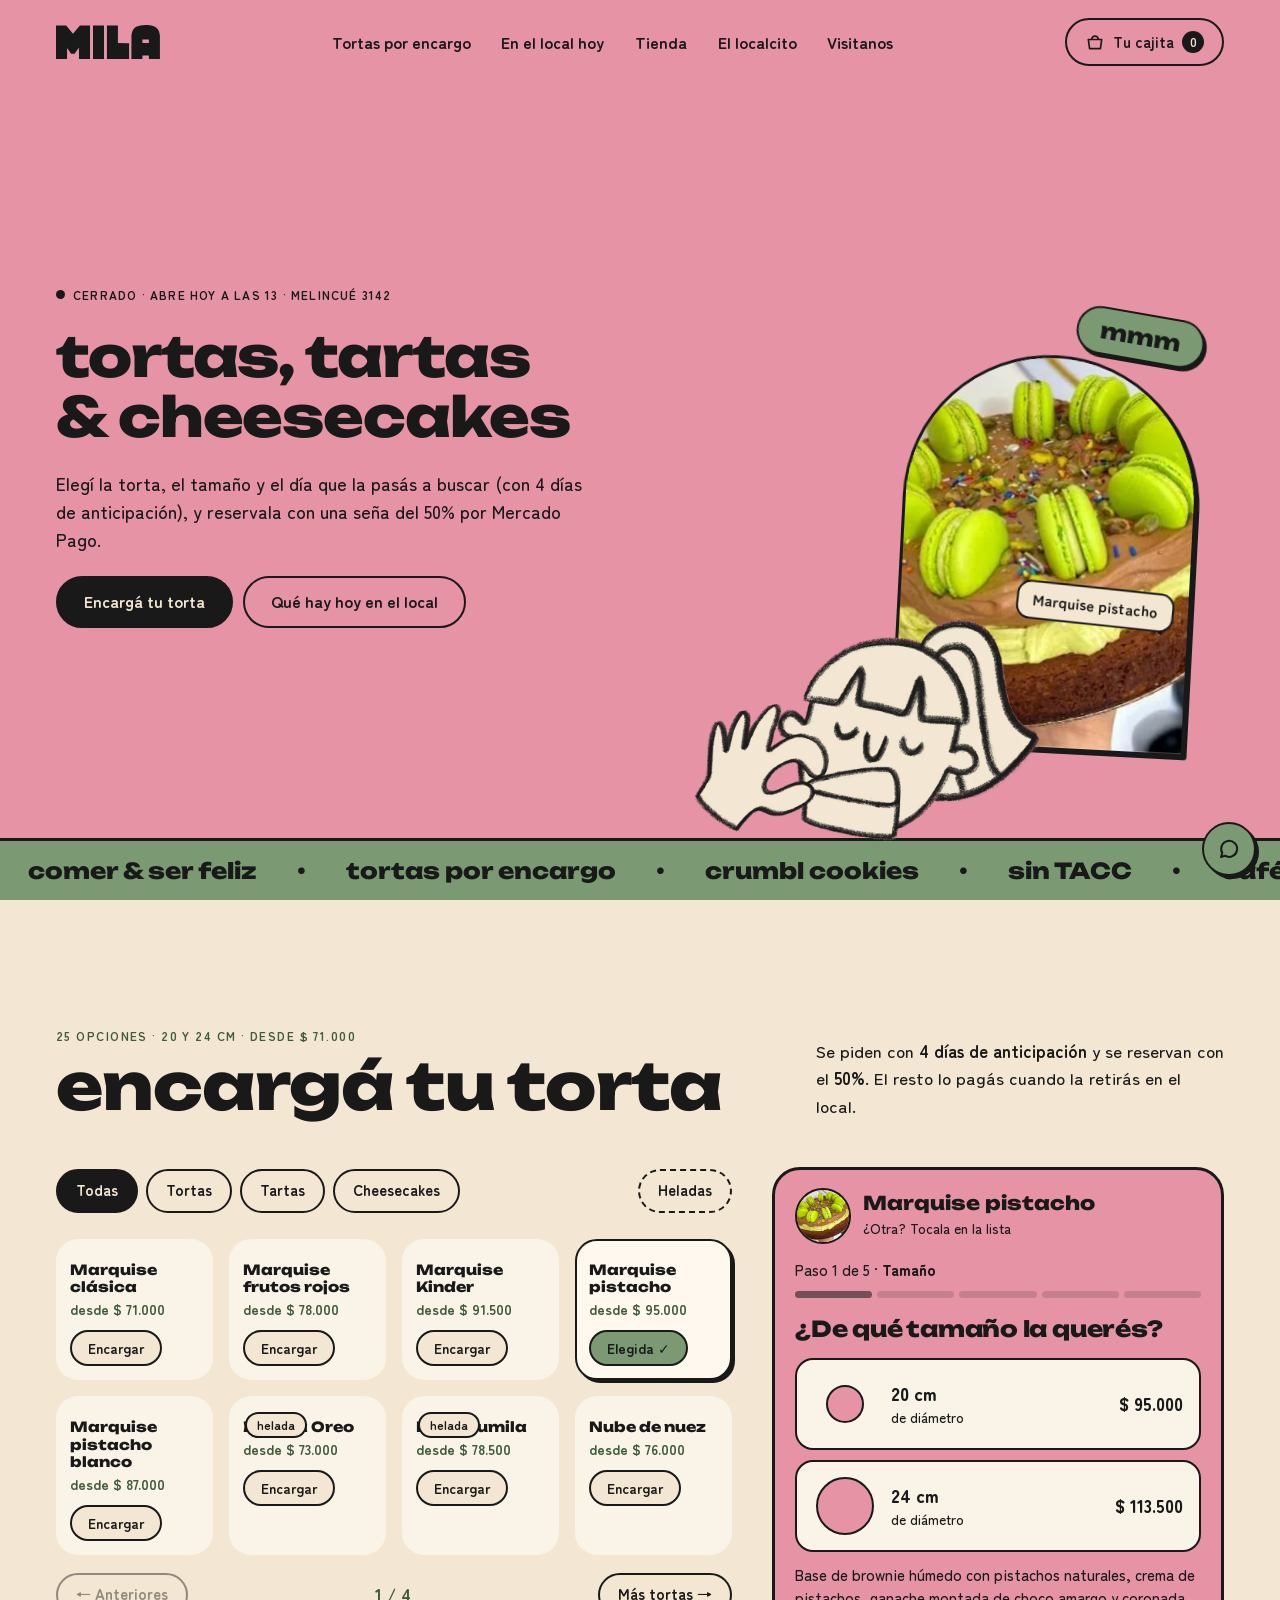
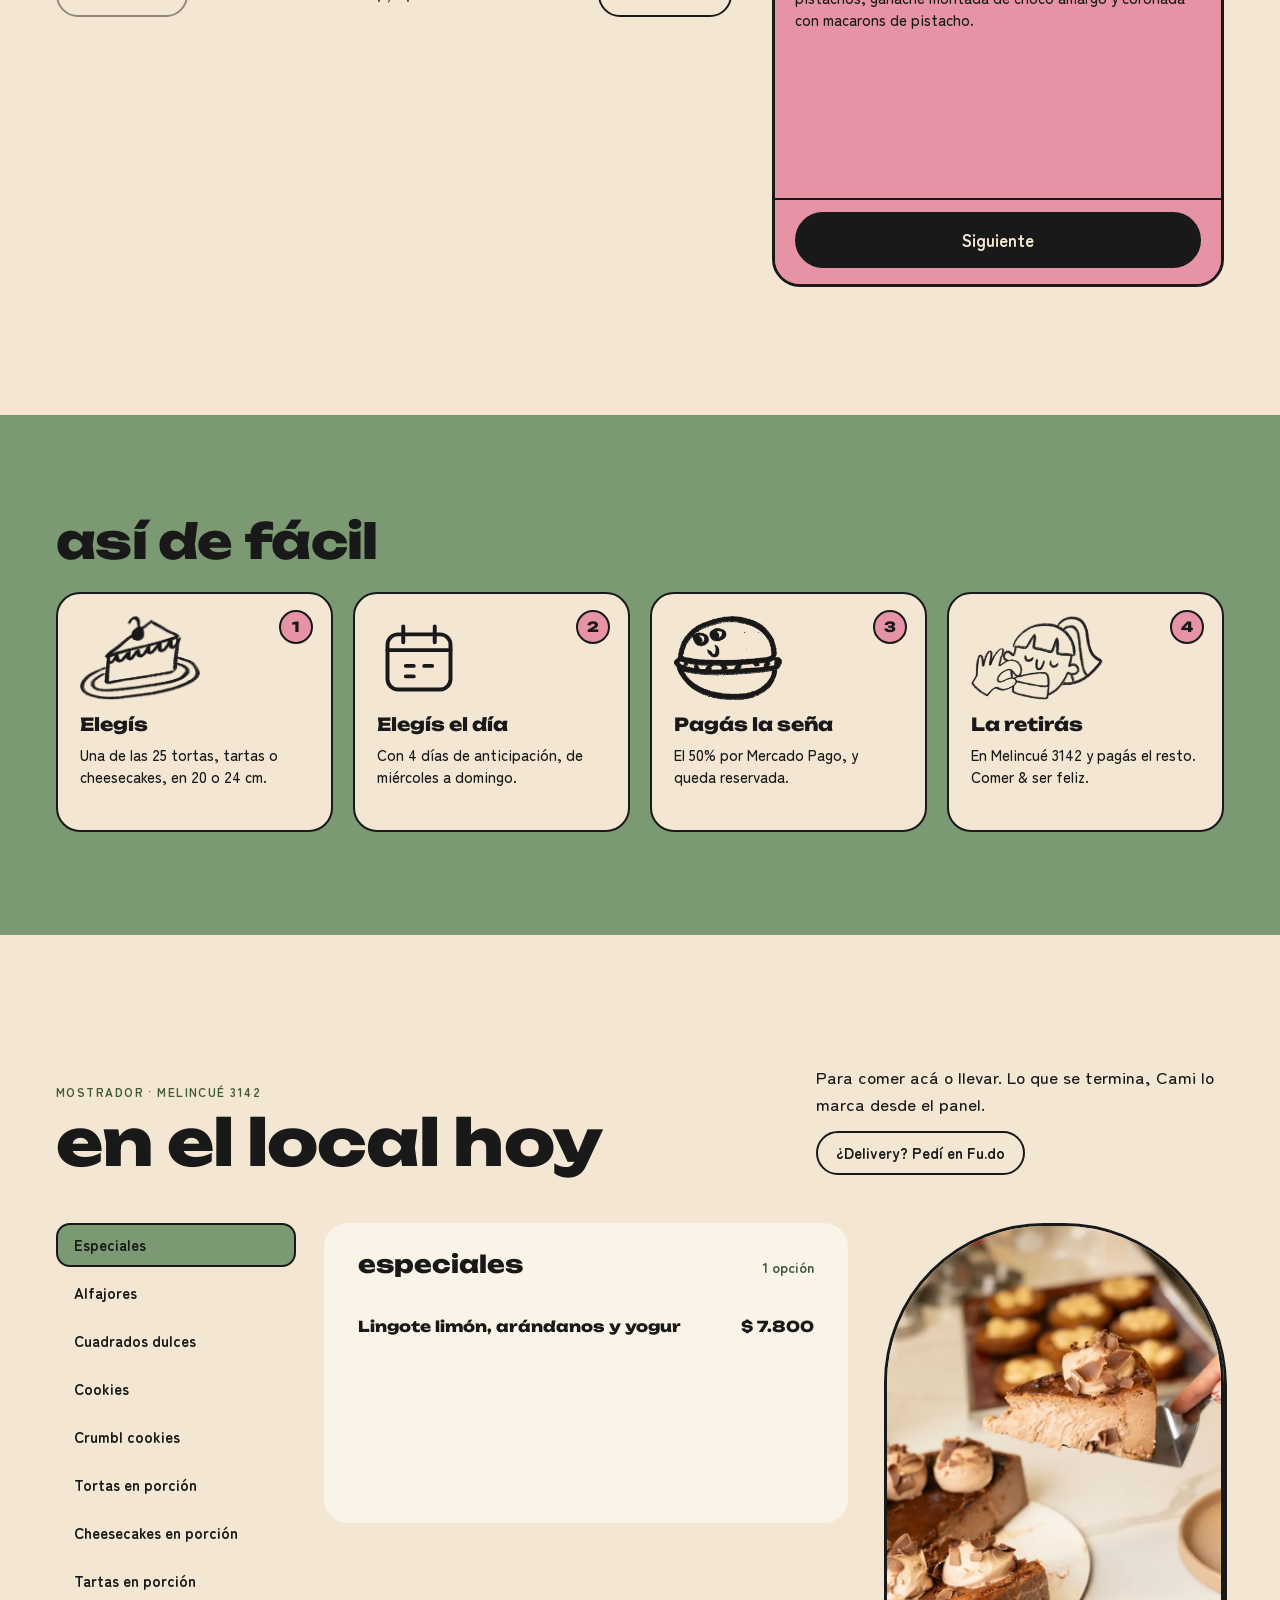
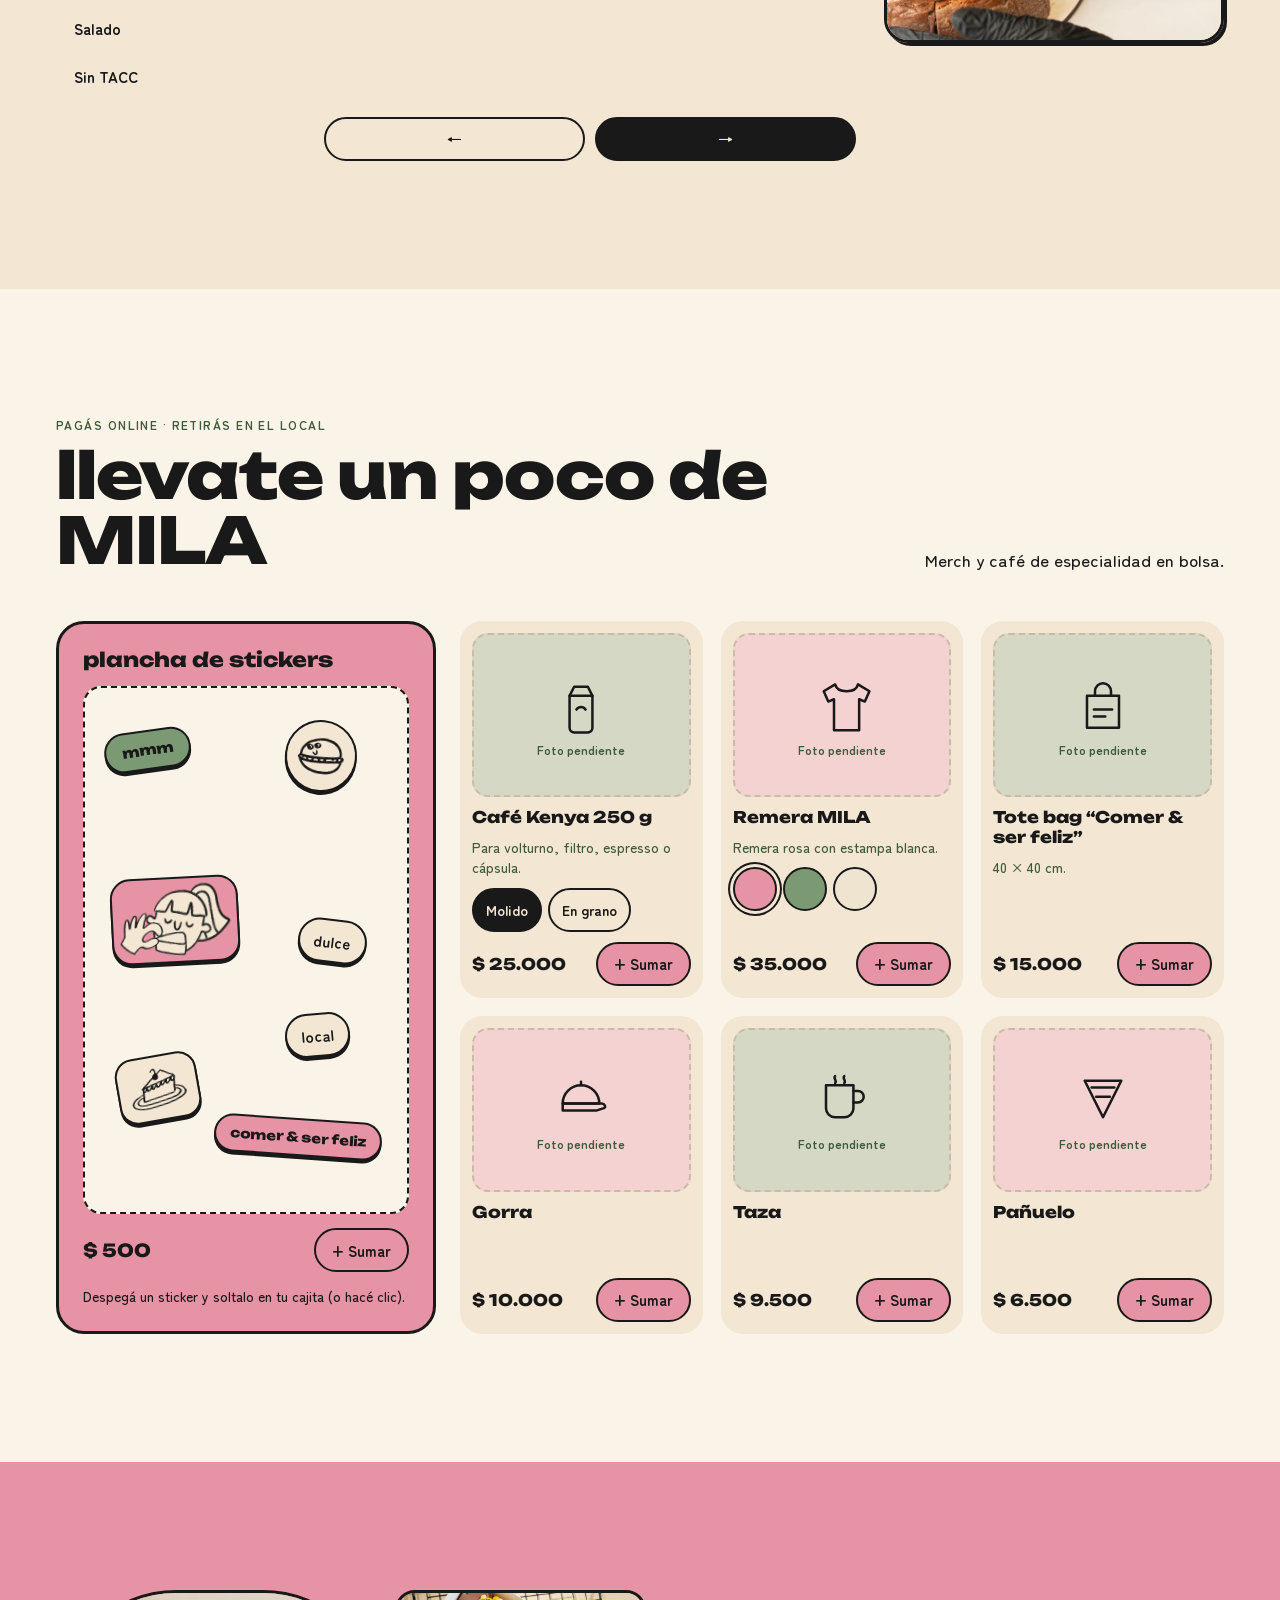
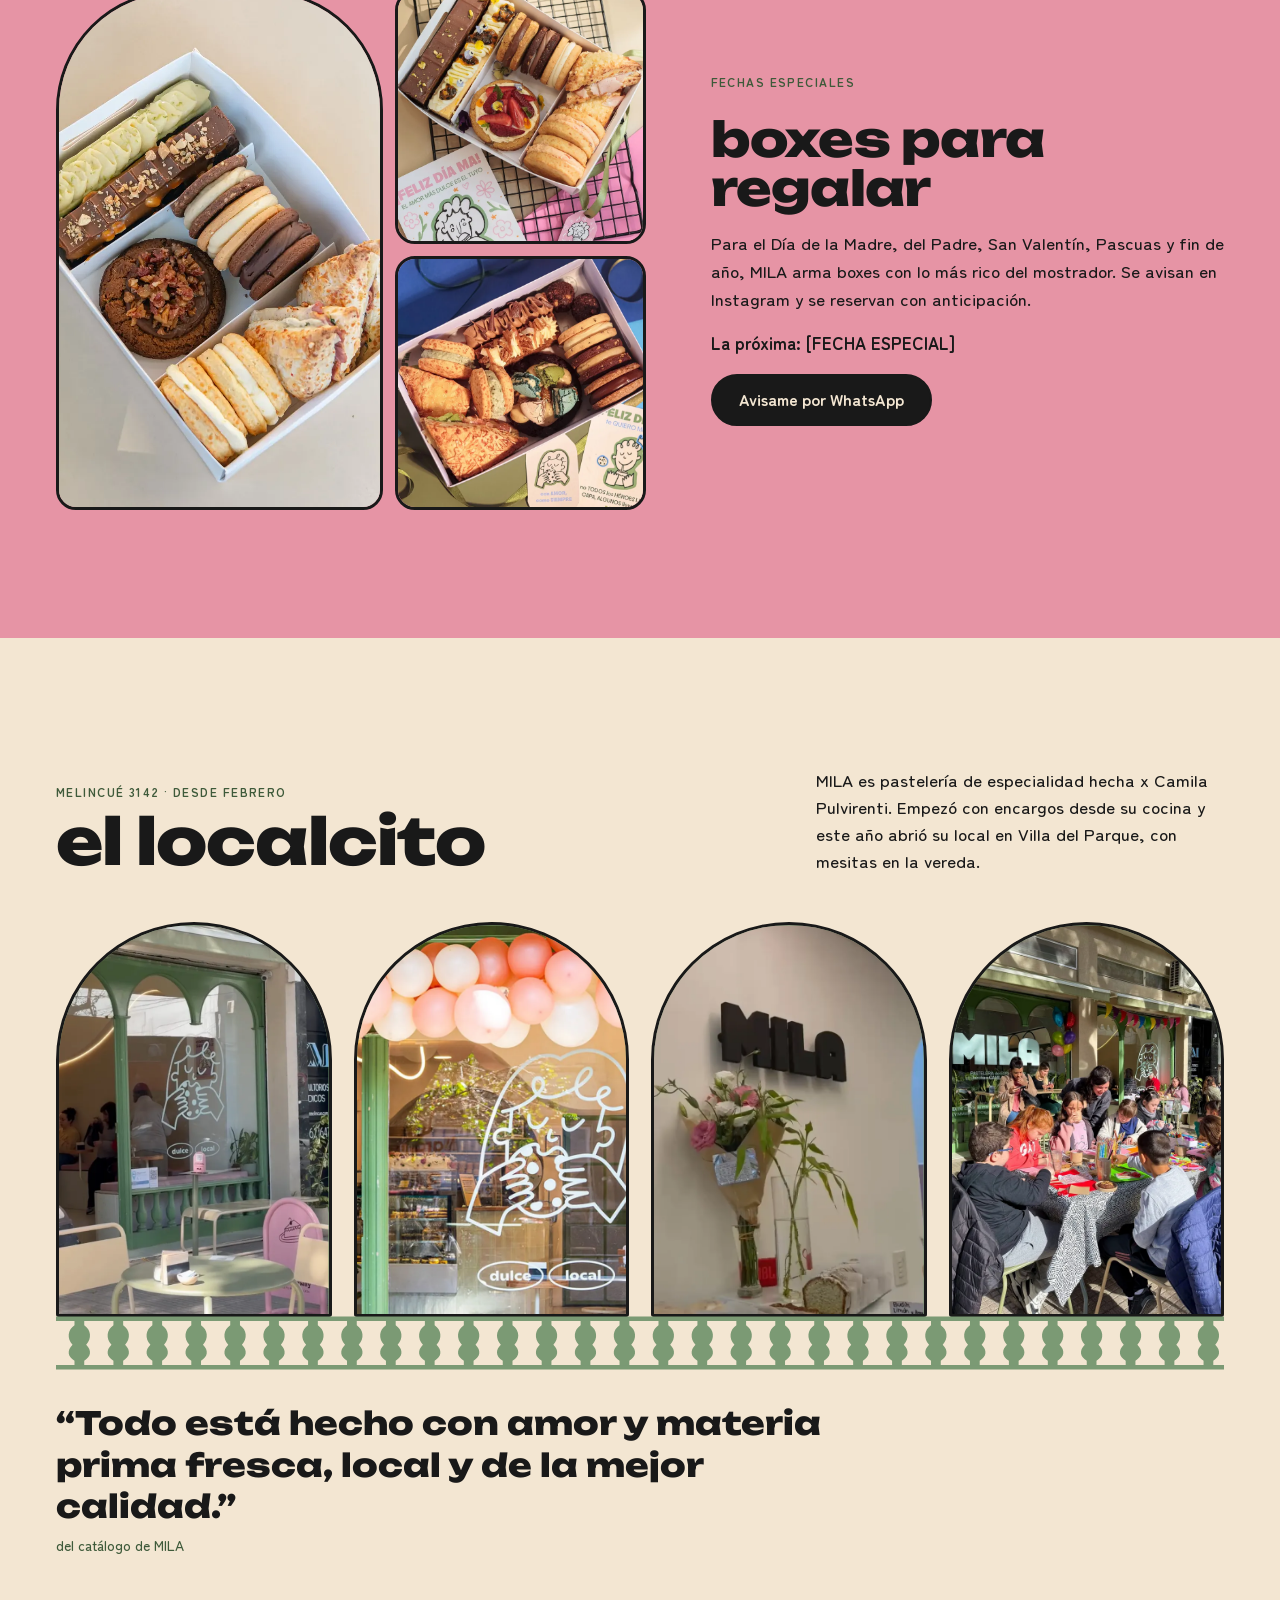
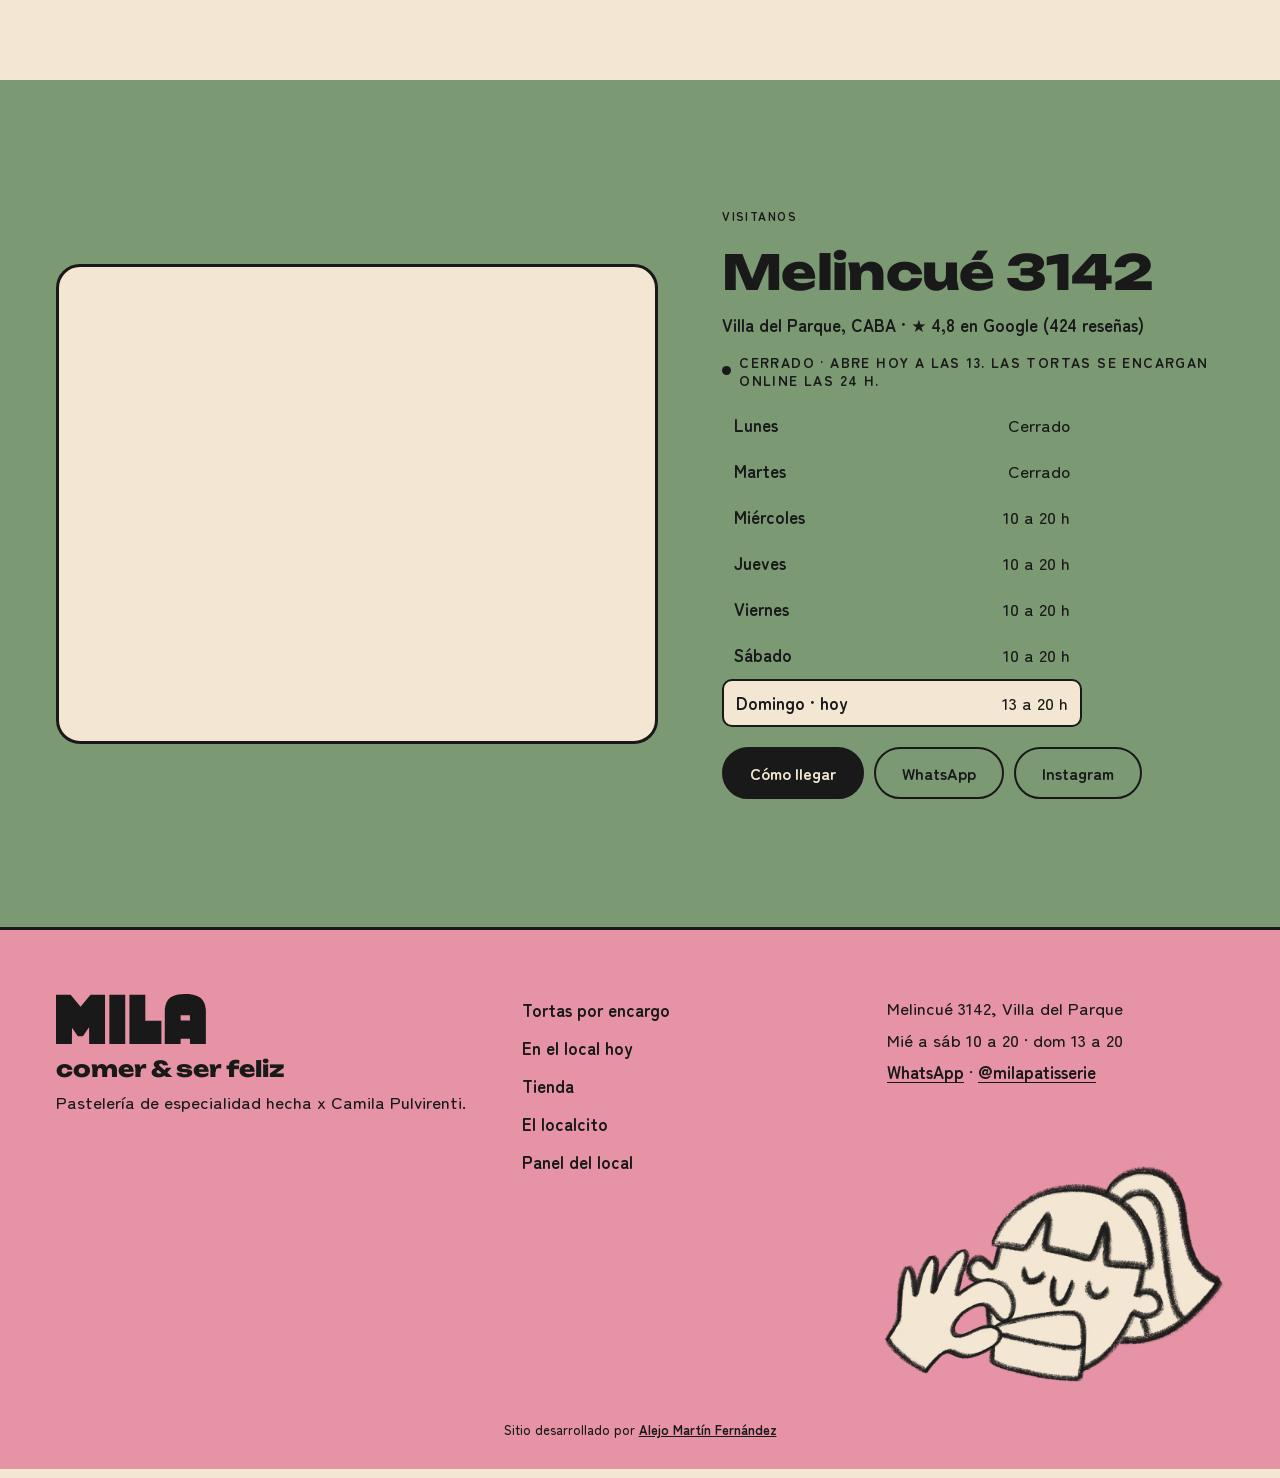
==== commit b9e2e7cb: "Hero: una sola torta en arco con su nombre y la chica superpuesta, composición centrada Co-Authored-" ====
--- a/index.html
+++ b/index.html
@@ -94,8 +94,6 @@
       </div>
     </div>
     <div class="hero__arte" aria-hidden="true">
-      <figure class="arco arco--a"><img src="img/tortas/marquise-frutos-rojos.webp" alt="" width="485" height="388" decoding="async" fetchpriority="high"><figcaption>Marquise frutos rojos</figcaption></figure>
-      <figure class="arco arco--c"><img src="img/tortas/red-velvet.webp" alt="" width="485" height="388" decoding="async"><figcaption>Red velvet</figcaption></figure>
       <figure class="arco arco--b"><img src="img/tortas/marquise-pistacho.webp" alt="" width="485" height="388" decoding="async" fetchpriority="high"><figcaption>Marquise pistacho</figcaption></figure>
       <img class="hero__chica" src="img/personaje.webp" alt="" width="900" height="574" decoding="async">
       <span class="sticker sticker--mmm hero__mmm">mmm</span>
--- a/css/mila.css
+++ b/css/mila.css
@@ -140,15 +140,14 @@
 .ren > span { display: inline-block; }
 .hero__lead { grid-area: lead; font-size: 16px; line-height: 1.55; margin-top: 12px; max-width: 30em; }
 .hero__ctas { grid-area: ctas; display: grid; gap: 10px; margin-top: 16px; }
-.hero__arte { grid-area: arte; position: relative; height: clamp(272px, 76vw, 340px); margin: 12px 0 0; }
-.arco { position: absolute; margin: 0; width: 44%; aspect-ratio: 176 / 236; border-radius: 999px 999px 18px 18px; overflow: hidden; border: 3px solid var(--tinta); background: var(--crema); box-shadow: var(--sombra); }
+.hero__arte { grid-area: arte; position: relative; height: clamp(300px, 88vw, 420px); margin: 14px 0 0; }
+/* una sola torta en arco + la chica superpuesta abajo a la izquierda; el conjunto queda centrado */
+.arco { position: absolute; margin: 0; aspect-ratio: 176 / 236; border-radius: 999px 999px 20px 20px; overflow: hidden; border: 3px solid var(--tinta); background: var(--crema); box-shadow: var(--sombra); }
 .arco img { width: 100%; height: 100%; object-fit: cover; }
-.arco figcaption { display: none; }
-.arco--a { left: 0; top: 10%; transform: rotate(-9deg); }
-.arco--c { right: 0; top: 10%; transform: rotate(9deg); }
-.arco--b { left: 28%; top: 0; z-index: 2; }
-.hero__chica { position: absolute; left: 50%; bottom: -6px; width: 84%; max-width: 520px; transform: translateX(-50%); z-index: 3; }
-.hero__mmm { position: absolute; right: 2%; top: -4px; z-index: 4; transform: rotate(10deg); }
+.arco figcaption { position: absolute; right: 10px; top: 46%; background: var(--crema); border: 2px solid var(--tinta); border-radius: 12px; padding: 6px 10px; font: 700 13px/1.25 var(--f-txt); rotate: 3deg; }
+.arco--b { width: 54%; left: 37%; top: 0; transform: rotate(3deg); z-index: 2; }
+.hero__chica { position: absolute; left: 0; bottom: -6px; width: 64%; max-width: 420px; z-index: 3; }
+.hero__mmm { position: absolute; right: 0; top: -2px; z-index: 4; transform: rotate(10deg); }
 .estado { display: inline-flex; align-items: center; gap: 8px; font: 700 12px/1.3 var(--f-txt); letter-spacing: .1em; text-transform: uppercase; }
 .estado::before { content: ""; width: 9px; height: 9px; border-radius: 50%; background: var(--tinta); flex: none; }
 .estado.abierto::before { background: #2f7d32; box-shadow: 0 0 0 3px rgba(47,125,50,.25); animation: late 2s infinite; }
@@ -160,7 +159,7 @@
 
 @media (min-width: 768px) {
   .hero__ctas { display: flex; flex-wrap: wrap; }
-  .hero__arte { height: 400px; max-width: 560px; width: 100%; justify-self: center; }
+  .hero__arte { height: 460px; max-width: 520px; width: 100%; justify-self: center; }
 }
 @media (min-width: 900px) {
   .hero { height: 100vh; min-height: 640px; }
@@ -170,23 +169,16 @@
   .hero__t { font-size: clamp(40px, 4.3vw, 62px); }
   .hero__lead { font-size: 18px; max-width: 30em; }
   /* el arte ocupa todo el alto de la columna: la chica apoyada en la marquesina y las tortas justo arriba de ella */
-  .hero__arte { --aw: min(clamp(190px, 20vw, 300px), calc((100vh - var(--barra) - 150px) / 2.32)); align-self: stretch; height: auto; min-height: 0; max-width: none; margin: 0 0 -24px; }
-  .arco { width: var(--aw); }
-  .arco figcaption { display: block; position: absolute; left: 12px; right: 12px; bottom: 12px; background: var(--crema); border: 2px solid var(--tinta); border-radius: 14px; padding: 7px 12px; font: 700 14px/1.3 var(--f-txt); }
-  .arco--a { left: -2%; top: auto; bottom: calc(var(--aw) * .74); }
-  .arco--c { right: -1%; top: auto; bottom: calc(var(--aw) * .7); }
-  .arco--b { left: calc(50% - var(--aw) / 2); top: auto; bottom: calc(var(--aw) * .86); }
-  .hero__chica { width: calc(var(--aw) * 1.72); max-width: 92%; top: auto; bottom: -3px; }
-  .hero__mmm { height: 48px; font-size: 22px; padding: 0 22px; right: 4%; top: auto; bottom: calc(var(--aw) * 2.12); }
+  /* desktop: el arte ocupa todo el alto de la columna; la chica apoyada en la marquesina, la torta grande detrás a la derecha */
+  .hero__arte { --aw: min(clamp(250px, 23vw, 380px), calc((100vh - var(--barra) - 170px) / 1.66)); align-self: stretch; height: auto; min-height: 0; max-width: none; width: auto; margin: 0 0 -24px; }
+  .arco--b { width: var(--aw); left: calc(50% - var(--aw) * .16); top: auto; bottom: calc(var(--aw) * .3); }
+  .arco figcaption { right: 14px; top: auto; bottom: calc(var(--aw) * .42); padding: 8px 14px; font-size: 15px; border-radius: 14px; }
+  .hero__chica { width: calc(var(--aw) * 1.18); max-width: none; left: calc(50% - var(--aw) * .86); top: auto; bottom: -3px; }
+  .hero__mmm { height: 48px; font-size: 22px; padding: 0 22px; right: auto; left: calc(50% + var(--aw) * .84 - 118px); top: auto; bottom: calc(var(--aw) * 1.62); }
   .marquesina { height: 62px; }
   .marquesina__pista { font-size: 22px; gap: 40px; }
 }
-@media (min-width: 900px) and (max-height: 760px) {
-  .hero__arte { --aw: min(clamp(180px, 16vw, 240px), calc((100vh - var(--barra) - 150px) / 2.32)); }
-}
-@media (min-width: 900px) and (max-width: 1099px) { .arco figcaption { display: none; } }
-@media (min-width: 900px) { .arco--a figcaption, .arco--c figcaption { display: none; } }
-@media (min-width: 1600px) and (min-height: 980px) { .hero__arte { --aw: min(310px, calc((100vh - var(--barra) - 150px) / 2.32)); } .hero__t { font-size: 66px; } .hero__lead { font-size: 20px; } }
+@media (min-width: 1600px) and (min-height: 980px) { .hero__t { font-size: 66px; } .hero__lead { font-size: 20px; } }
 /* celu acostado: dos columnas compactas para que el botón quede a mano */
 @media (min-width: 600px) and (max-width: 899px) and (max-height: 520px) {
   .hero__in { grid-template-areas: "kick arte" "t arte" "lead arte" "ctas arte"; grid-template-columns: minmax(0, 1.2fr) minmax(0, 1fr); column-gap: 24px; align-content: center; }
@@ -195,6 +187,7 @@
   .hero__ctas { display: flex; }
   .hero__ctas .btn { min-height: 46px; padding: 0 18px; }
   .hero__arte { height: 240px; margin: 0; align-self: center; }
+  .arco figcaption { display: none; }
   .marquesina { display: none; }
 }
 
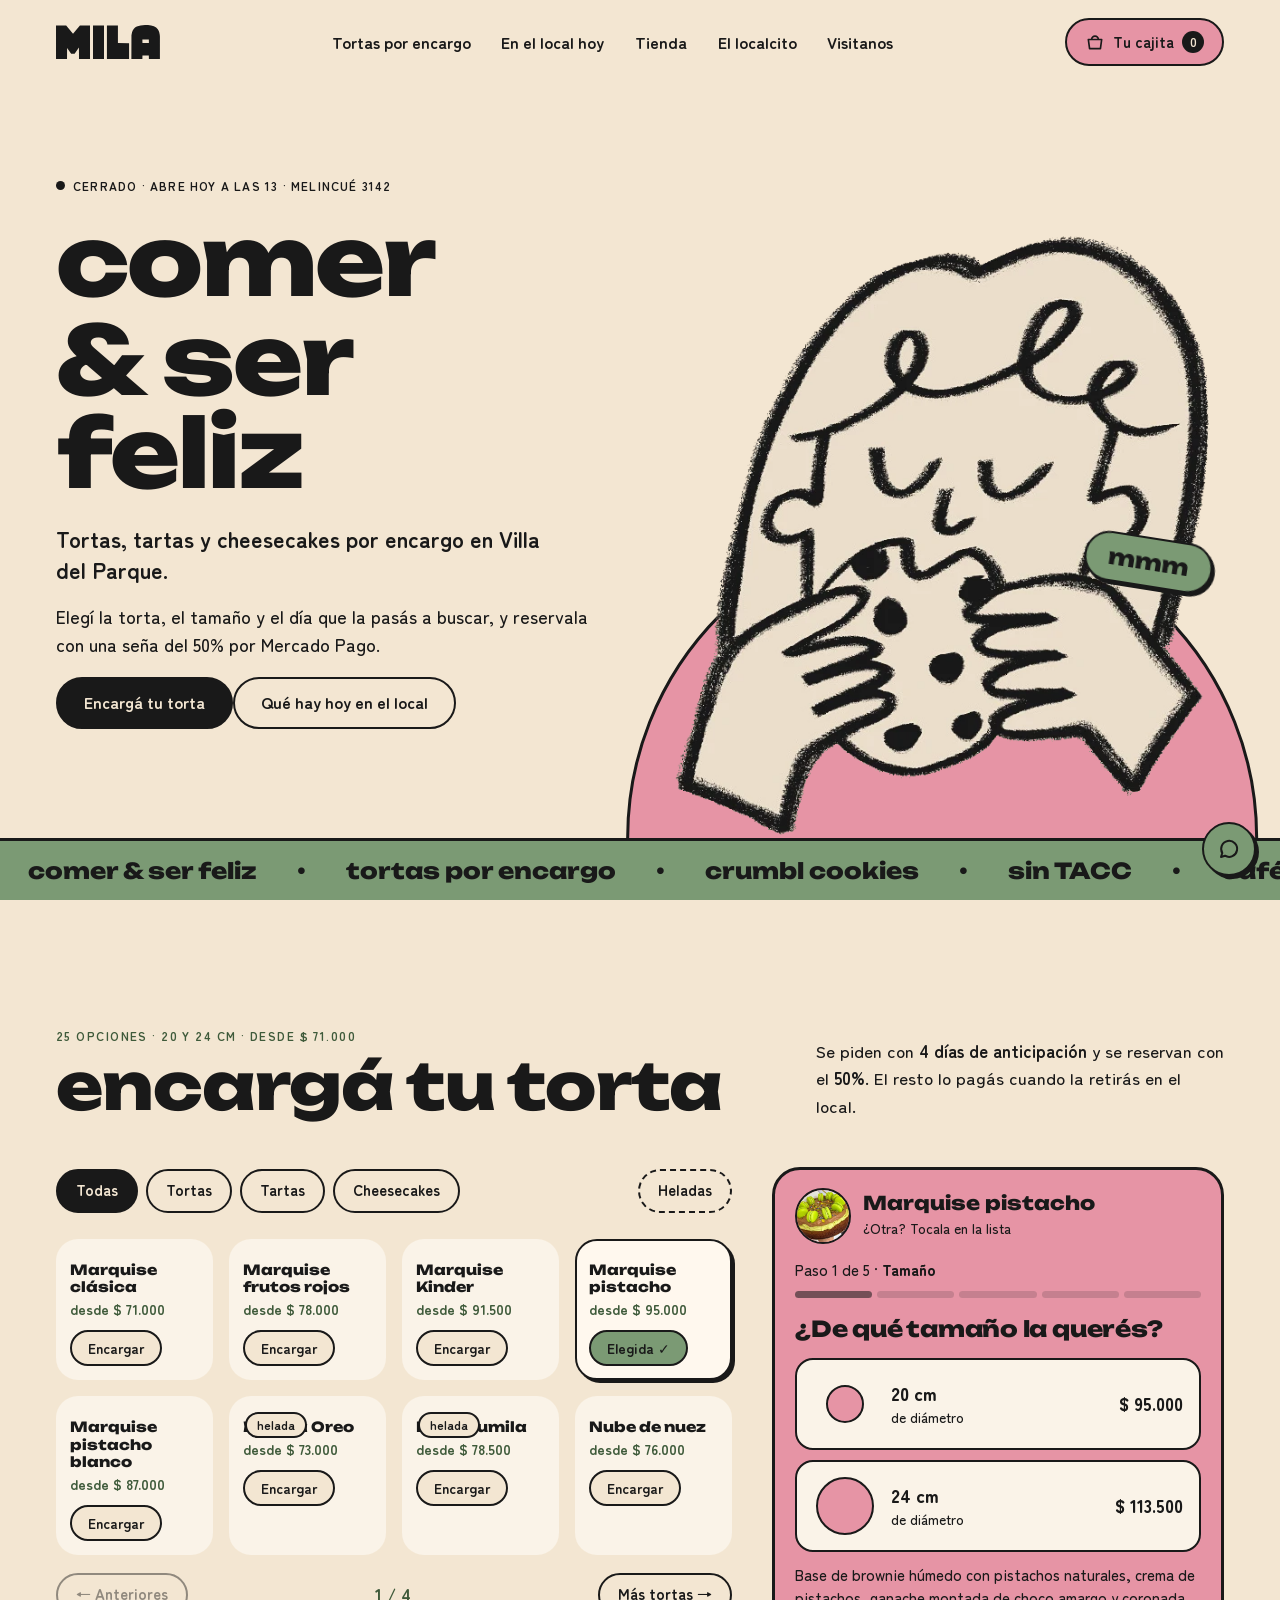
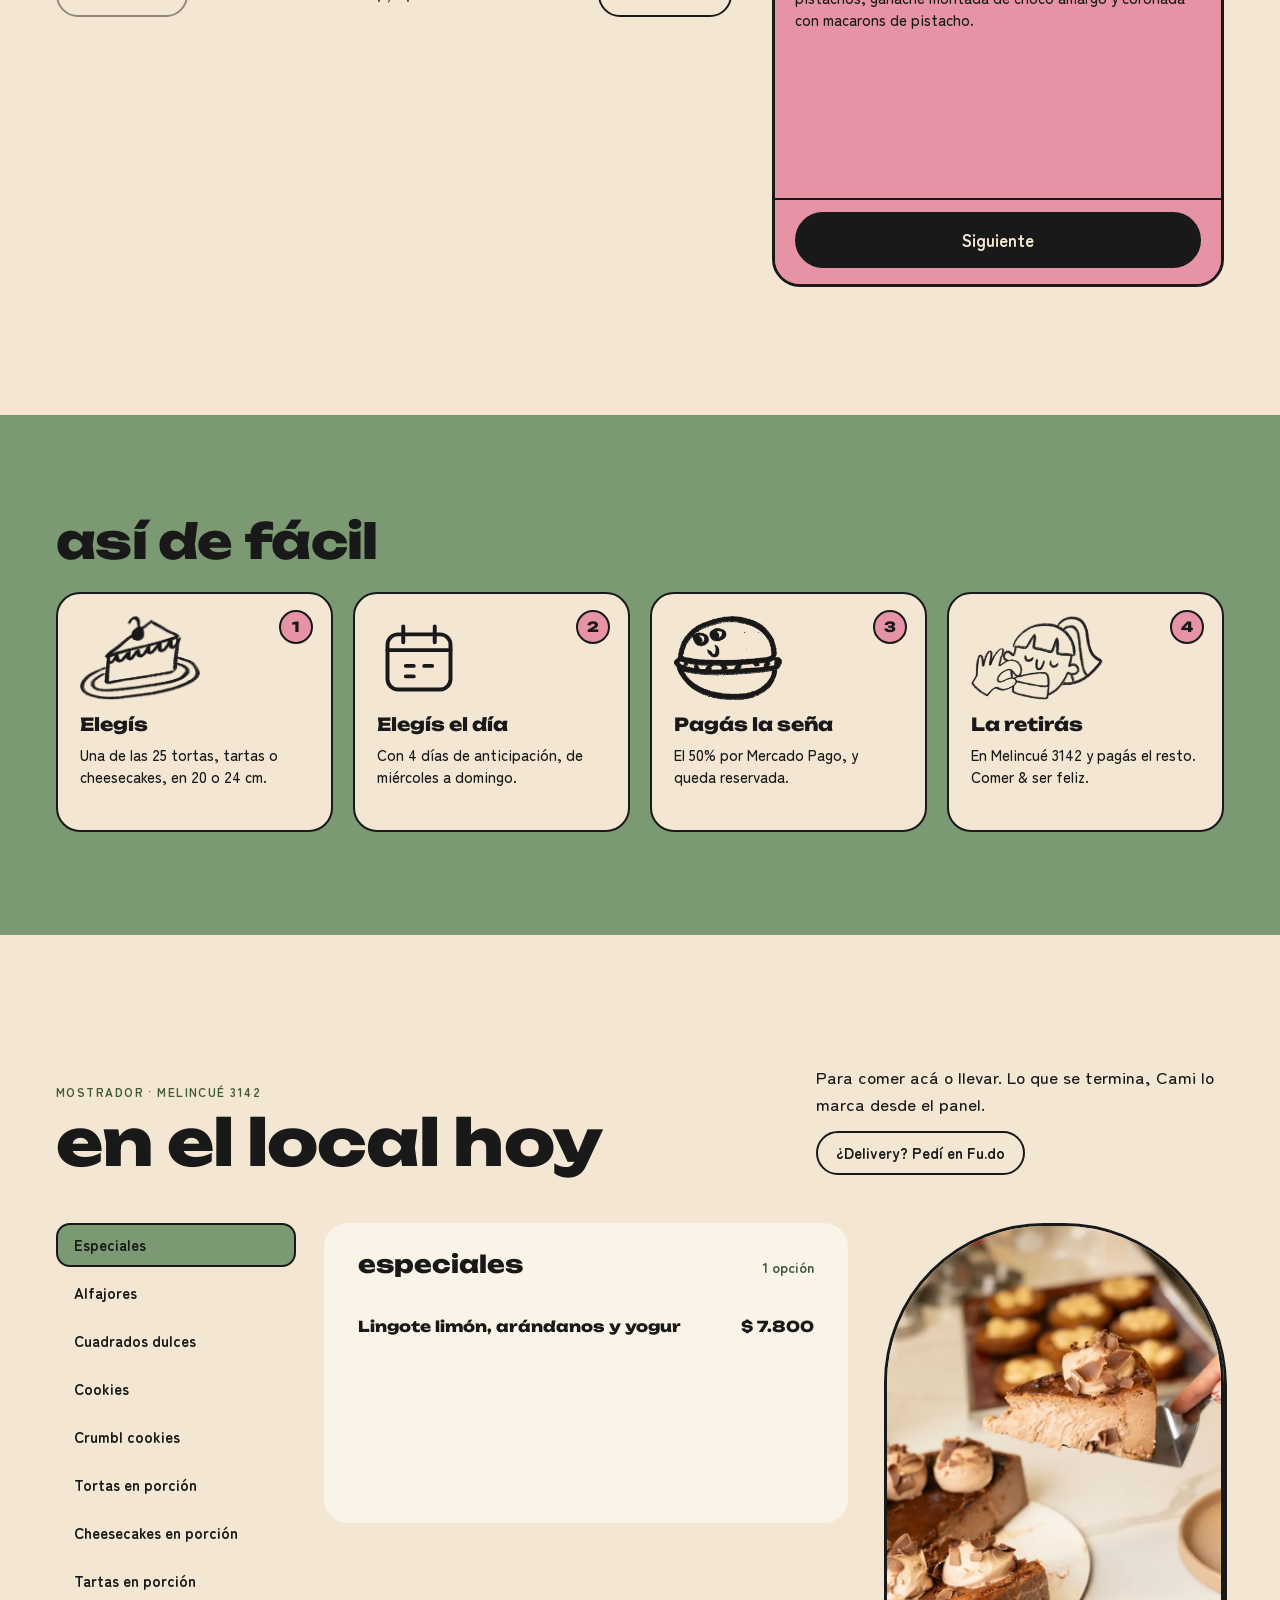
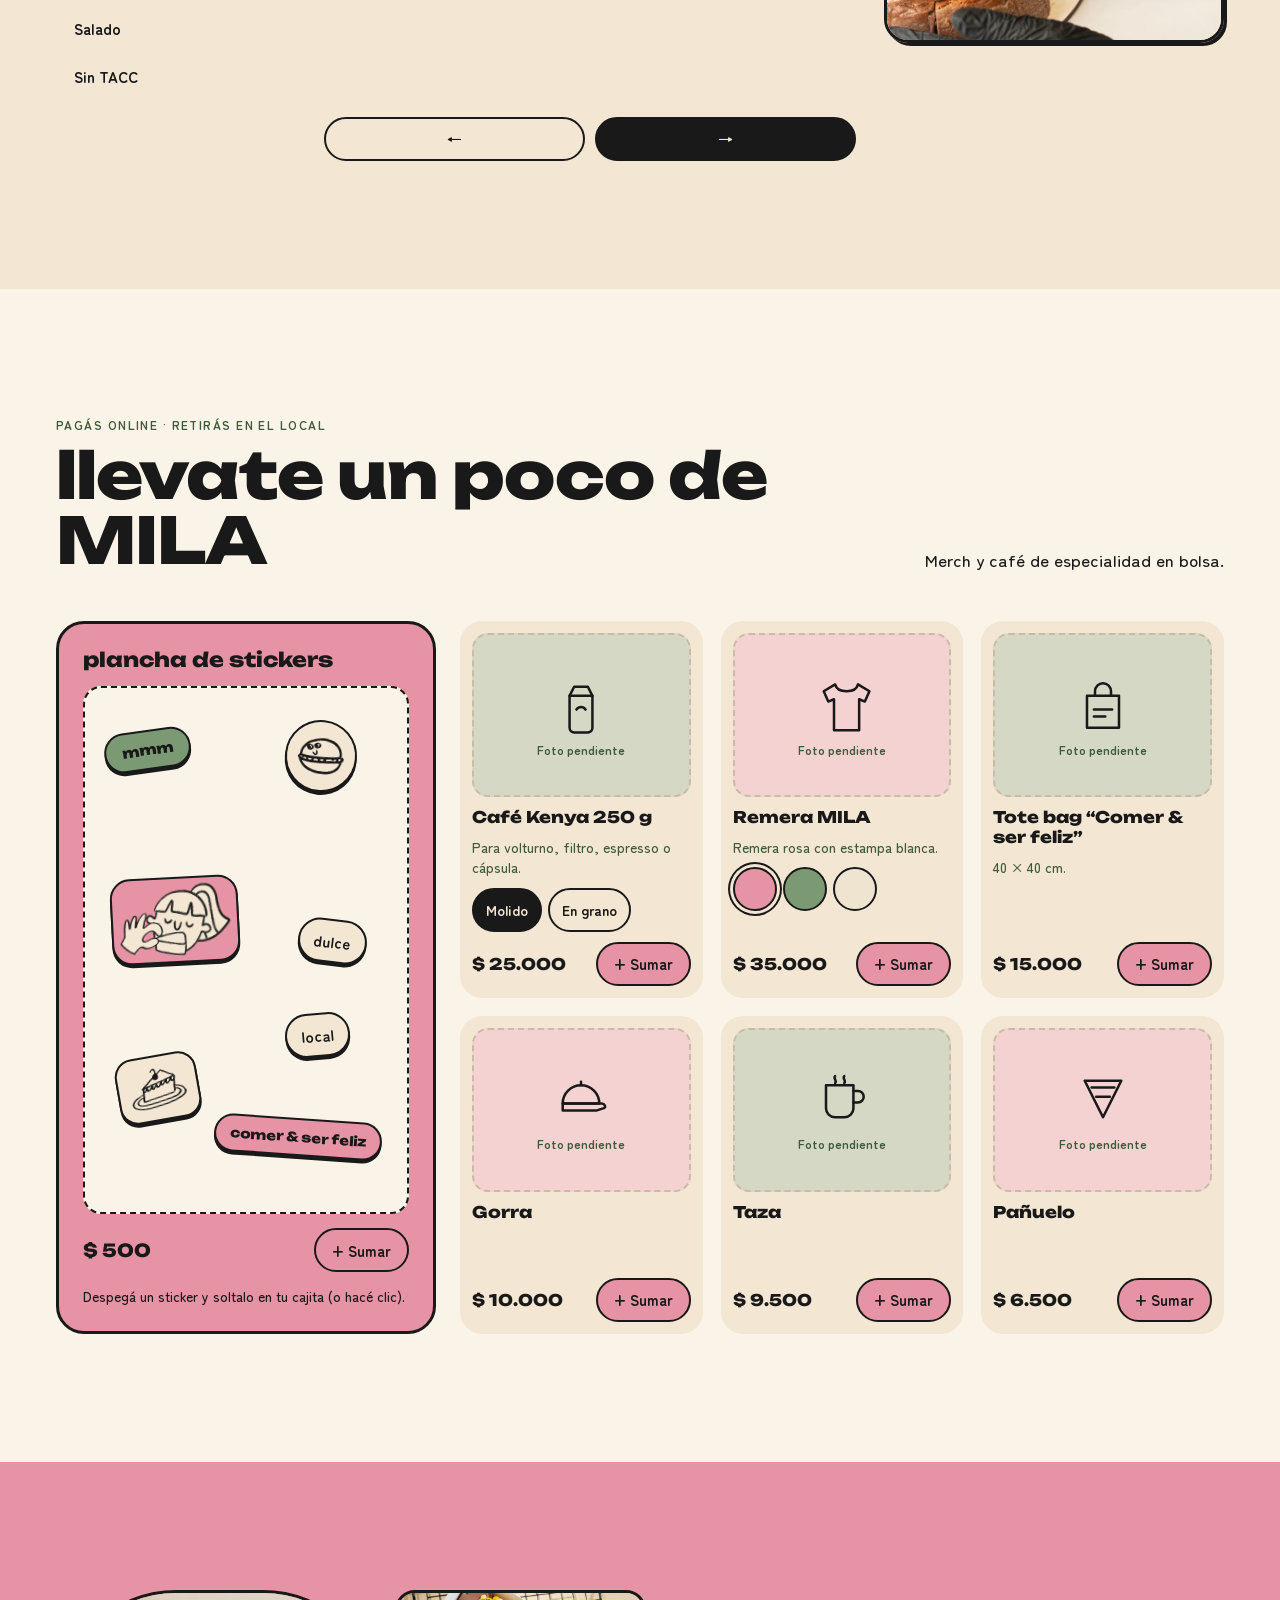
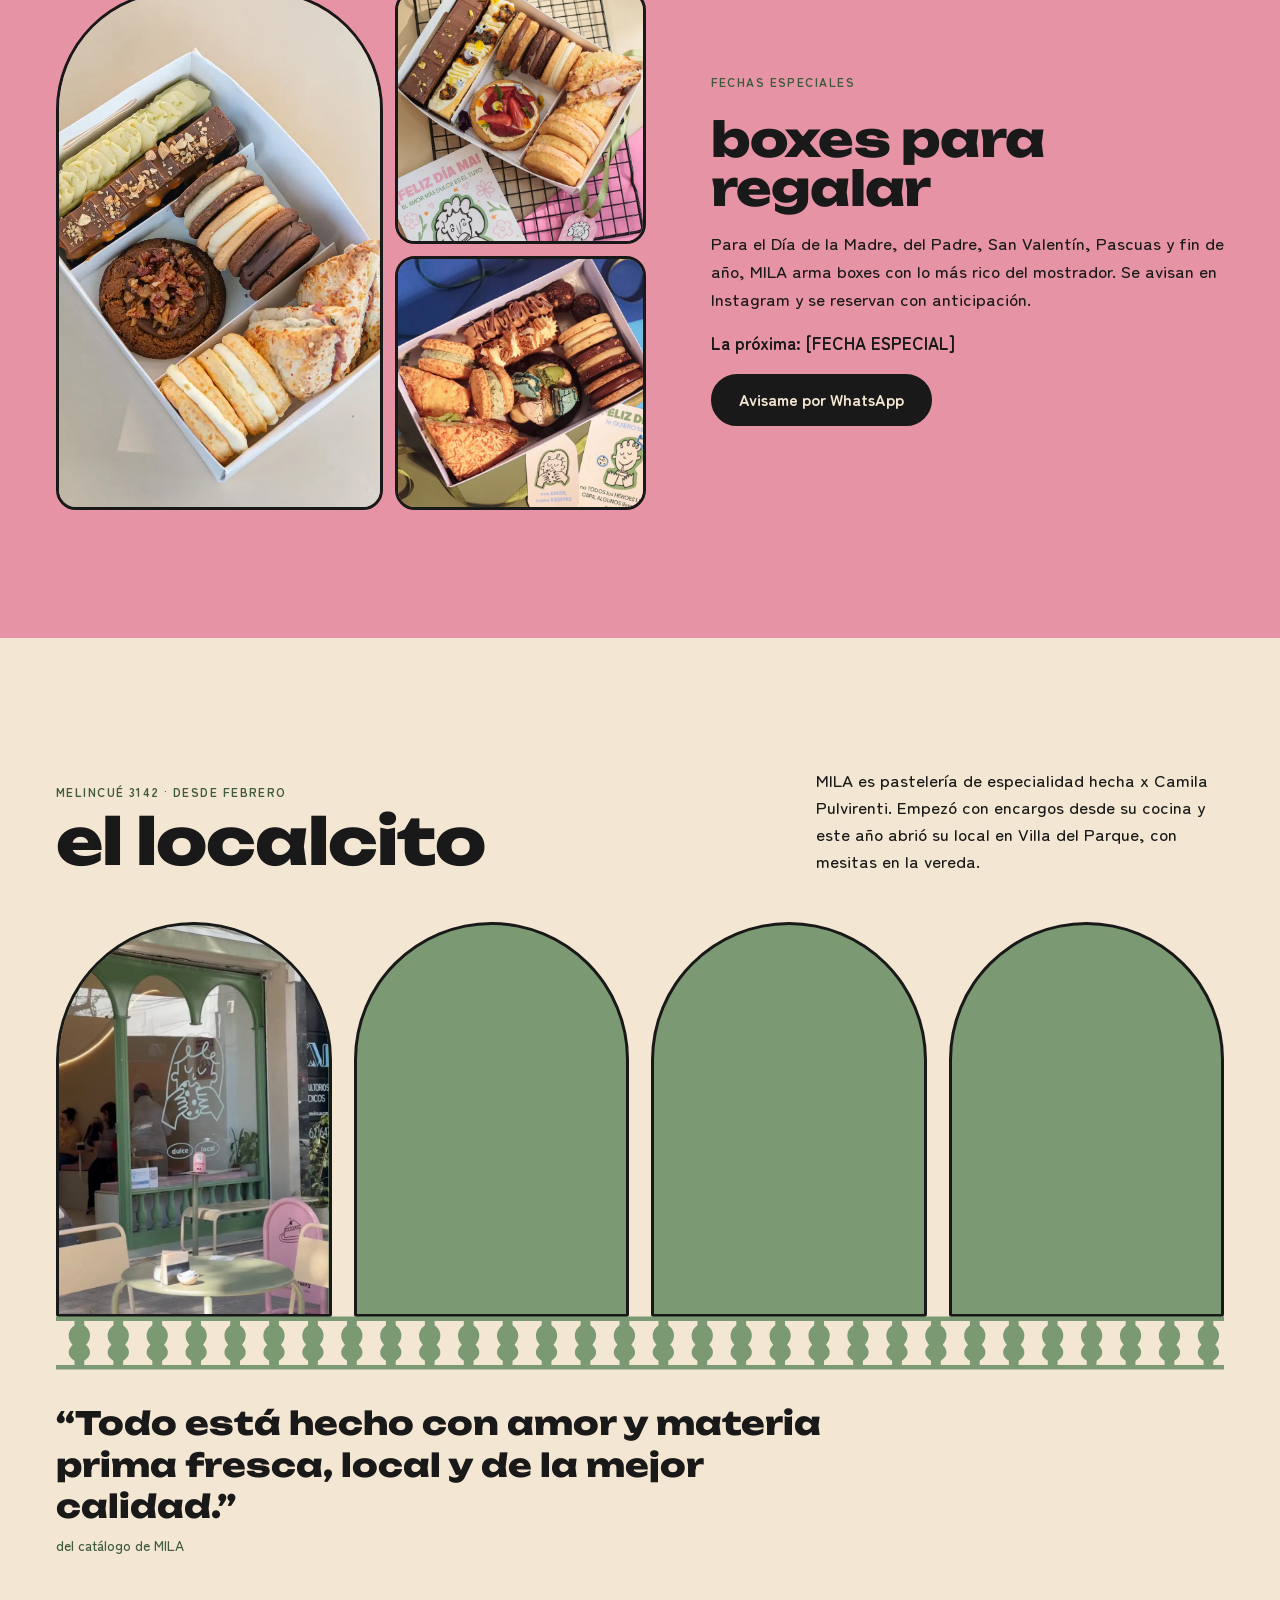
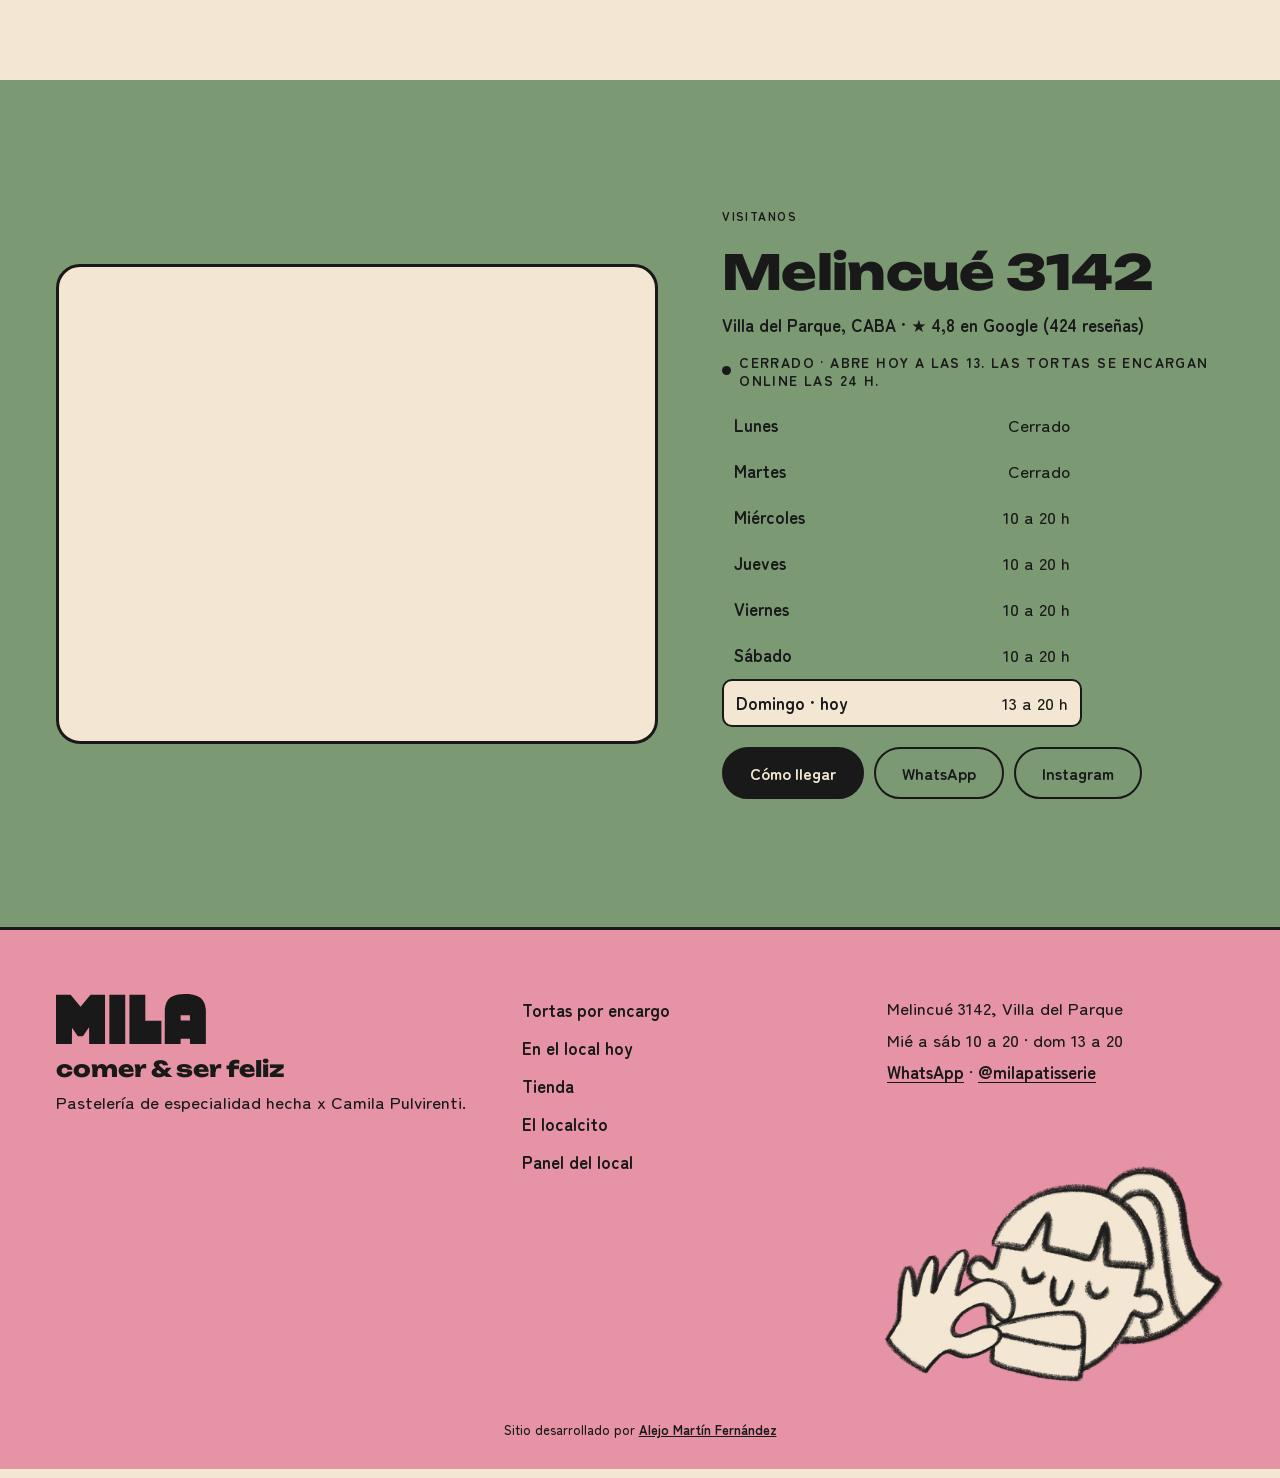
==== commit 3161927c: "Hero definitivo: comer & ser feliz, la chica de la cookie sobre un plato rosa. Se borran las version" ====
--- a/index.html
+++ b/index.html
@@ -26,6 +26,7 @@
 <link rel="preload" href="fonts/zenmaru-medium.woff" as="font" type="font/woff" crossorigin>
 <link rel="stylesheet" href="kit/kit.css?v=3">
 <link rel="stylesheet" href="css/mila.css?v=3">
+<link rel="stylesheet" href="css/hero.css?v=1">
 </head>
 <body>
 
@@ -81,22 +82,23 @@
 
 <main id="inicio">
 
-<!-- ===== HERO ===== -->
-<section class="hero" aria-labelledby="hero-t">
-  <div class="hero__in">
-    <div class="hero__txt">
+<!-- ===== HERO: comer & ser feliz, la chica de la cookie sobre un plato rosa ===== -->
+<section class="hero hv hv--g" aria-labelledby="hg-t">
+  <div class="hv__in">
+    <div class="hv__txt">
       <p class="hero__kicker"><span class="estado" data-estado>Melincué 3142 · Villa del Parque</span></p>
-      <h1 id="hero-t" class="hero__t"><span class="ren"><span>tortas, tartas</span></span> <span class="ren"><span>&amp; cheese&shy;cakes</span></span></h1>
-      <p class="hero__lead">Elegí la torta, el tamaño y el día que la pasás a buscar (con 4 días de anticipación), y reservala con una seña del 50% por Mercado Pago.</p>
+      <h1 id="hg-t" class="hv__t hg__t"><span class="ren"><span>comer</span></span> <span class="ren"><span>&amp; ser feliz</span></span></h1>
+      <p class="hg__sub">Tortas, tartas y cheesecakes por encargo en Villa del Parque.</p>
+      <p class="hero__lead">Elegí la torta, el tamaño y el día que la pasás a buscar, y reservala con una seña del 50% por Mercado Pago.</p>
       <div class="hero__ctas">
-        <a class="btn btn--tinta" href="#encargos">Encargá tu torta</a>
-        <a class="btn btn--linea" href="#local">Qué hay hoy en el local</a>
-      </div>
-    </div>
-    <div class="hero__arte" aria-hidden="true">
-      <figure class="arco arco--b"><img src="img/tortas/marquise-pistacho.webp" alt="" width="485" height="388" decoding="async" fetchpriority="high"><figcaption>Marquise pistacho</figcaption></figure>
-      <img class="hero__chica" src="img/personaje.webp" alt="" width="900" height="574" decoding="async">
-      <span class="sticker sticker--mmm hero__mmm">mmm</span>
+          <a class="btn btn--tinta" href="#encargos">Encargá tu torta</a>
+          <a class="btn btn--linea" href="#local">Qué hay hoy en el local</a>
+        </div>
+    </div>
+    <div class="hv__arte">
+      <span class="hg__plato" aria-hidden="true"></span>
+      <img class="ilus hg__ilus" src="img/chica-cookie.webp" alt="" width="598" height="669" decoding="async">
+      <span class="sticker sticker--mmm hg__mmm" aria-hidden="true">mmm</span>
     </div>
   </div>
   <div class="marquesina" aria-hidden="true"><div class="marquesina__pista">
--- a/css/mila.css
+++ b/css/mila.css
@@ -129,25 +129,10 @@
   .cajita-btn__txt { display: inline; }
 }
 
-/* ================= HERO ================= */
-.hero { background: var(--chicle); min-height: 100vh; min-height: 100svh; display: flex; flex-direction: column; overflow: hidden; position: relative; }
-.hero__in { flex: 1; display: grid; grid-template-areas: "kick" "t" "arte" "lead" "ctas"; align-content: start; padding: calc(var(--barra) + env(safe-area-inset-top) + 14px) var(--gut) 18px;
-  width: 100%; max-width: calc(var(--max) + 2 * var(--gut)); margin: 0 auto; }
-.hero__txt { display: contents; }
-.hero__kicker { grid-area: kick; margin-bottom: 10px; }
-.hero__t { grid-area: t; font: 800 clamp(30px, 8.9vw, 96px)/1.03 var(--f-tit); letter-spacing: -.02em; }
+/* ================= HERO (la composición está en hero.css) ================= */
+.hero { position: relative; }
 .ren { display: block; overflow: hidden; padding-bottom: .06em; }
 .ren > span { display: inline-block; }
-.hero__lead { grid-area: lead; font-size: 16px; line-height: 1.55; margin-top: 12px; max-width: 30em; }
-.hero__ctas { grid-area: ctas; display: grid; gap: 10px; margin-top: 16px; }
-.hero__arte { grid-area: arte; position: relative; height: clamp(300px, 88vw, 420px); margin: 14px 0 0; }
-/* una sola torta en arco + la chica superpuesta abajo a la izquierda; el conjunto queda centrado */
-.arco { position: absolute; margin: 0; aspect-ratio: 176 / 236; border-radius: 999px 999px 20px 20px; overflow: hidden; border: 3px solid var(--tinta); background: var(--crema); box-shadow: var(--sombra); }
-.arco img { width: 100%; height: 100%; object-fit: cover; }
-.arco figcaption { position: absolute; right: 10px; top: 46%; background: var(--crema); border: 2px solid var(--tinta); border-radius: 12px; padding: 6px 10px; font: 700 13px/1.25 var(--f-txt); rotate: 3deg; }
-.arco--b { width: 54%; left: 37%; top: 0; transform: rotate(3deg); z-index: 2; }
-.hero__chica { position: absolute; left: 0; bottom: -6px; width: 64%; max-width: 420px; z-index: 3; }
-.hero__mmm { position: absolute; right: 0; top: -2px; z-index: 4; transform: rotate(10deg); }
 .estado { display: inline-flex; align-items: center; gap: 8px; font: 700 12px/1.3 var(--f-txt); letter-spacing: .1em; text-transform: uppercase; }
 .estado::before { content: ""; width: 9px; height: 9px; border-radius: 50%; background: var(--tinta); flex: none; }
 .estado.abierto::before { background: #2f7d32; box-shadow: 0 0 0 3px rgba(47,125,50,.25); animation: late 2s infinite; }
@@ -156,62 +141,23 @@
 .marquesina__pista { display: flex; gap: 28px; align-items: center; white-space: nowrap; font: 800 17px/1 var(--f-tit); padding-left: 28px; animation: marquesina 32s linear infinite; }
 .marquesina__pista i { font-style: normal; }
 @keyframes marquesina { to { transform: translateX(-50%); } }
-
-@media (min-width: 768px) {
-  .hero__ctas { display: flex; flex-wrap: wrap; }
-  .hero__arte { height: 460px; max-width: 520px; width: 100%; justify-self: center; }
-}
 @media (min-width: 900px) {
-  .hero { height: 100vh; min-height: 640px; }
-  .hero__in { grid-template-areas: "txt arte"; grid-template-columns: minmax(0, 1.05fr) minmax(0, 1fr); grid-template-rows: minmax(0, 1fr); align-content: stretch; align-items: center; gap: 32px; padding-top: calc(var(--barra) + 8px); padding-bottom: 24px; min-height: 0; }
-  .hero__txt { display: grid; gap: 22px; grid-area: txt; align-content: center; }
-  .hero__kicker, .hero__t, .hero__lead, .hero__ctas { grid-area: auto; margin: 0; }
-  .hero__t { font-size: clamp(40px, 4.3vw, 62px); }
-  .hero__lead { font-size: 18px; max-width: 30em; }
-  /* el arte ocupa todo el alto de la columna: la chica apoyada en la marquesina y las tortas justo arriba de ella */
-  /* desktop: el arte ocupa todo el alto de la columna; la chica apoyada en la marquesina, la torta grande detrás a la derecha */
-  .hero__arte { --aw: min(clamp(250px, 23vw, 380px), calc((100vh - var(--barra) - 170px) / 1.66)); align-self: stretch; height: auto; min-height: 0; max-width: none; width: auto; margin: 0 0 -24px; }
-  .arco--b { width: var(--aw); left: calc(50% - var(--aw) * .16); top: auto; bottom: calc(var(--aw) * .3); }
-  .arco figcaption { right: 14px; top: auto; bottom: calc(var(--aw) * .42); padding: 8px 14px; font-size: 15px; border-radius: 14px; }
-  .hero__chica { width: calc(var(--aw) * 1.18); max-width: none; left: calc(50% - var(--aw) * .86); top: auto; bottom: -3px; }
-  .hero__mmm { height: 48px; font-size: 22px; padding: 0 22px; right: auto; left: calc(50% + var(--aw) * .84 - 118px); top: auto; bottom: calc(var(--aw) * 1.62); }
   .marquesina { height: 62px; }
   .marquesina__pista { font-size: 22px; gap: 40px; }
-}
-@media (min-width: 1600px) and (min-height: 980px) { .hero__t { font-size: 66px; } .hero__lead { font-size: 20px; } }
-/* celu acostado: dos columnas compactas para que el botón quede a mano */
-@media (min-width: 600px) and (max-width: 899px) and (max-height: 520px) {
-  .hero__in { grid-template-areas: "kick arte" "t arte" "lead arte" "ctas arte"; grid-template-columns: minmax(0, 1.2fr) minmax(0, 1fr); column-gap: 24px; align-content: center; }
-  .hero__t { font-size: 30px; }
-  .hero__lead { font-size: 15px; }
-  .hero__ctas { display: flex; }
-  .hero__ctas .btn { min-height: 46px; padding: 0 18px; }
-  .hero__arte { height: 240px; margin: 0; align-self: center; }
-  .arco figcaption { display: none; }
-  .marquesina { display: none; }
 }
 
 /* entrada del hero (después de la intro) */
 .js .barra { transform: translateY(-110%); }
 .js .ren > span { transform: translateY(108%); }
-.js .hero__kicker, .js .hero__lead, .js .hero__ctas > * { opacity: 0; transform: translateY(14px); }
-.js .arco img { clip-path: inset(100% 0 0 0); transform: scale(1.15); }
-.js .arco { opacity: 0; }
-.js .hero__chica { opacity: 0; translate: 0 26px; }
-.js .hero__mmm { opacity: 0; scale: .2; }
+.js .hero__kicker, .js .hero__lead, .js .hero__ctas > *, .js .hg__sub { opacity: 0; transform: translateY(14px); }
 .listo .barra { transform: none; }
 .listo .ren > span { transform: none; transition: transform .8s var(--ease); }
 .listo .ren:nth-child(2) > span { transition-delay: .09s; }
-.listo .hero__kicker, .listo .hero__lead, .listo .hero__ctas > * { opacity: 1; transform: none; transition: opacity .6s var(--ease), transform .6s var(--ease); }
+.listo .hero__kicker, .listo .hero__lead, .listo .hero__ctas > *, .listo .hg__sub { opacity: 1; transform: none; transition: opacity .6s var(--ease), transform .6s var(--ease); }
+.listo .hg__sub { transition-delay: .18s; }
 .listo .hero__lead { transition-delay: .25s; }
 .listo .hero__ctas > :nth-child(1) { transition-delay: .33s; }
 .listo .hero__ctas > :nth-child(2) { transition-delay: .41s; }
-.listo .arco { opacity: 1; transition: opacity .3s; }
-.listo .arco img { clip-path: inset(0 0 0 0); transform: none; transition: clip-path .9s var(--ease), transform 1.2s var(--ease); }
-.listo .arco--b, .listo .arco--b img { transition-delay: .12s; }
-.listo .arco--c, .listo .arco--c img { transition-delay: .22s; }
-.listo .hero__chica { opacity: 1; translate: 0 0; transition: opacity .6s .45s, translate .8s .45s var(--rebote); }
-.listo .hero__mmm { opacity: 1; scale: 1; transition: opacity .3s .8s, scale .5s .8s var(--rebote); }
 
 /* ================= ENCARGOS ================= */
 .encargos { background: var(--crema); }
--- a/css/hero.css
+++ b/css/hero.css
@@ -0,0 +1,68 @@
+/* ============ HERO: "comer & ser feliz" — fondo crema, la chica de la cookie sobre un plato rosa ============ */
+/* base común */
+.hv { display: flex; flex-direction: column; min-height: 100vh; min-height: 100svh; overflow: hidden; position: relative; }
+.hv__in { flex: 1; position: relative; width: 100%; max-width: calc(var(--max) + 2 * var(--gut)); margin: 0 auto; padding: calc(var(--barra) + env(safe-area-inset-top) + 16px) var(--gut) 0; display: grid; min-height: 0; }
+.hv__txt { display: grid; gap: 16px; align-content: center; justify-items: start; position: relative; z-index: 2; }
+.hv__t { font: 800 clamp(29px, 8.4vw, 64px)/1.03 var(--f-tit); letter-spacing: -.02em; }
+.hv .hero__lead { margin: 0; font-size: 16px; line-height: 1.55; max-width: 30em; }
+.hv .hero__kicker, .hv .hero__lead, .hv .hero__ctas { grid-area: auto; }
+.hv .hero__kicker { margin: 0; }
+.hv .hero__ctas { margin: 0; width: 100%; }
+.ilus { display: block; height: auto; pointer-events: none; user-select: none; }
+.js .ilus { opacity: 0; translate: 0 40px; }
+.listo .ilus { opacity: 1; translate: 0 0; transition: opacity .6s .3s, translate .9s .3s var(--rebote); }
+@media (min-width: 768px) { .hv .hero__ctas { display: flex; flex-wrap: wrap; width: auto; } }
+@media (min-width: 900px) {
+  .hv { height: 100vh; min-height: 640px; }
+  .hv__t { font-size: clamp(44px, 4.6vw, 70px); }
+  .hv .hero__lead { font-size: 18px; }
+}
+
+.hv--g { background: var(--crema); }
+.hv--g .hv__in { grid-template-rows: auto minmax(260px, 1fr); gap: 14px; overflow: hidden; }
+/* celu: la seña ya se explica en la sección de encargos; acá van el lema, la bajada y dos botones en fila */
+@media (max-width: 899px) {
+  .hv--g .hero__lead { display: none; }
+  .hv--g .hv__txt { gap: 12px; }
+  .hv--g .hero__ctas { display: flex; flex-wrap: wrap; gap: 8px; }
+  .hv--g .hero__ctas .btn { min-height: 48px; padding: 0 18px; font-size: 15px; }
+}
+.hg__t { font-size: clamp(42px, 12.4vw, 104px); line-height: .98; }
+.hg__sub { font: 700 17px/1.4 var(--f-txt); max-width: 22em; }
+.hv--g .hv__arte { position: relative; min-height: 0; }
+.hg__plato { position: absolute; left: 50%; bottom: 0; width: min(118%, 640px); aspect-ratio: 1; translate: -50% 52%; border-radius: 50%; background: var(--chicle); border: 3px solid var(--tinta); }
+.hg__ilus { position: absolute; left: 50%; bottom: 0; translate: -50% 0; height: 100%; width: auto; max-width: 96%; object-fit: contain; object-position: bottom; }
+.listo .hg__ilus { translate: -50% 0; }
+.js:not(.listo) .hg__ilus { translate: -50% 40px; }
+.hg__mmm { position: absolute; right: 0; bottom: 34%; rotate: 9deg; z-index: 3; }
+@media (min-width: 900px) {
+  .hv--g .hv__in { grid-template-columns: minmax(0, 1fr) minmax(0, 1fr); grid-template-rows: minmax(0, 1fr); gap: 40px; }
+  .hv--g .hv__txt { align-self: center; padding-bottom: 40px; gap: 18px; }
+  .hg__t { font-size: clamp(64px, 7.4vw, 118px); }
+  .hg__sub { font-size: 22px; }
+  .hv--g .hv__arte { align-self: stretch; }
+  .hg__plato { width: min(112%, 760px); translate: -50% 50%; }
+  .hg__ilus { height: 92%; }
+  .hg__mmm { height: 50px; font-size: 22px; padding: 0 22px; right: 2%; top: auto; bottom: 34%; }
+}
+
+/* celu acostado: todas con el texto a mano */
+@media (min-width: 600px) and (max-width: 899px) and (max-height: 520px) {
+  .hv { min-height: 100vh; }
+  .hv .marquesina { display: none; }
+}
+
+/* entrada: el plato sube, la chica cae encima y el "mmm" salta */
+.js .hg__plato { translate: -50% 100%; }
+.listo .hg__plato { translate: -50% 52%; transition: translate 1s .1s var(--ease); }
+.js .hg__mmm { opacity: 0; scale: .2; }
+.listo .hg__mmm { opacity: 1; scale: 1; transition: opacity .3s .95s, scale .5s .95s var(--rebote); }
+@media (min-width: 900px) { .listo .hg__plato { translate: -50% 50%; } }
+@media (min-width: 600px) and (max-width: 899px) and (max-height: 520px) {
+  .hv--g .hv__in { grid-template-columns: minmax(0, 1.2fr) minmax(0, 1fr); grid-template-rows: minmax(0, 1fr); gap: 20px; }
+  .hv--g .hv__txt { gap: 10px; padding-bottom: 12px; }
+  .hg__t { font-size: 40px; }
+  .hg__sub { font-size: 15px; }
+  .hv .hero__lead { display: none; }
+  .hv .hero__ctas .btn { min-height: 46px; padding: 0 18px; }
+}
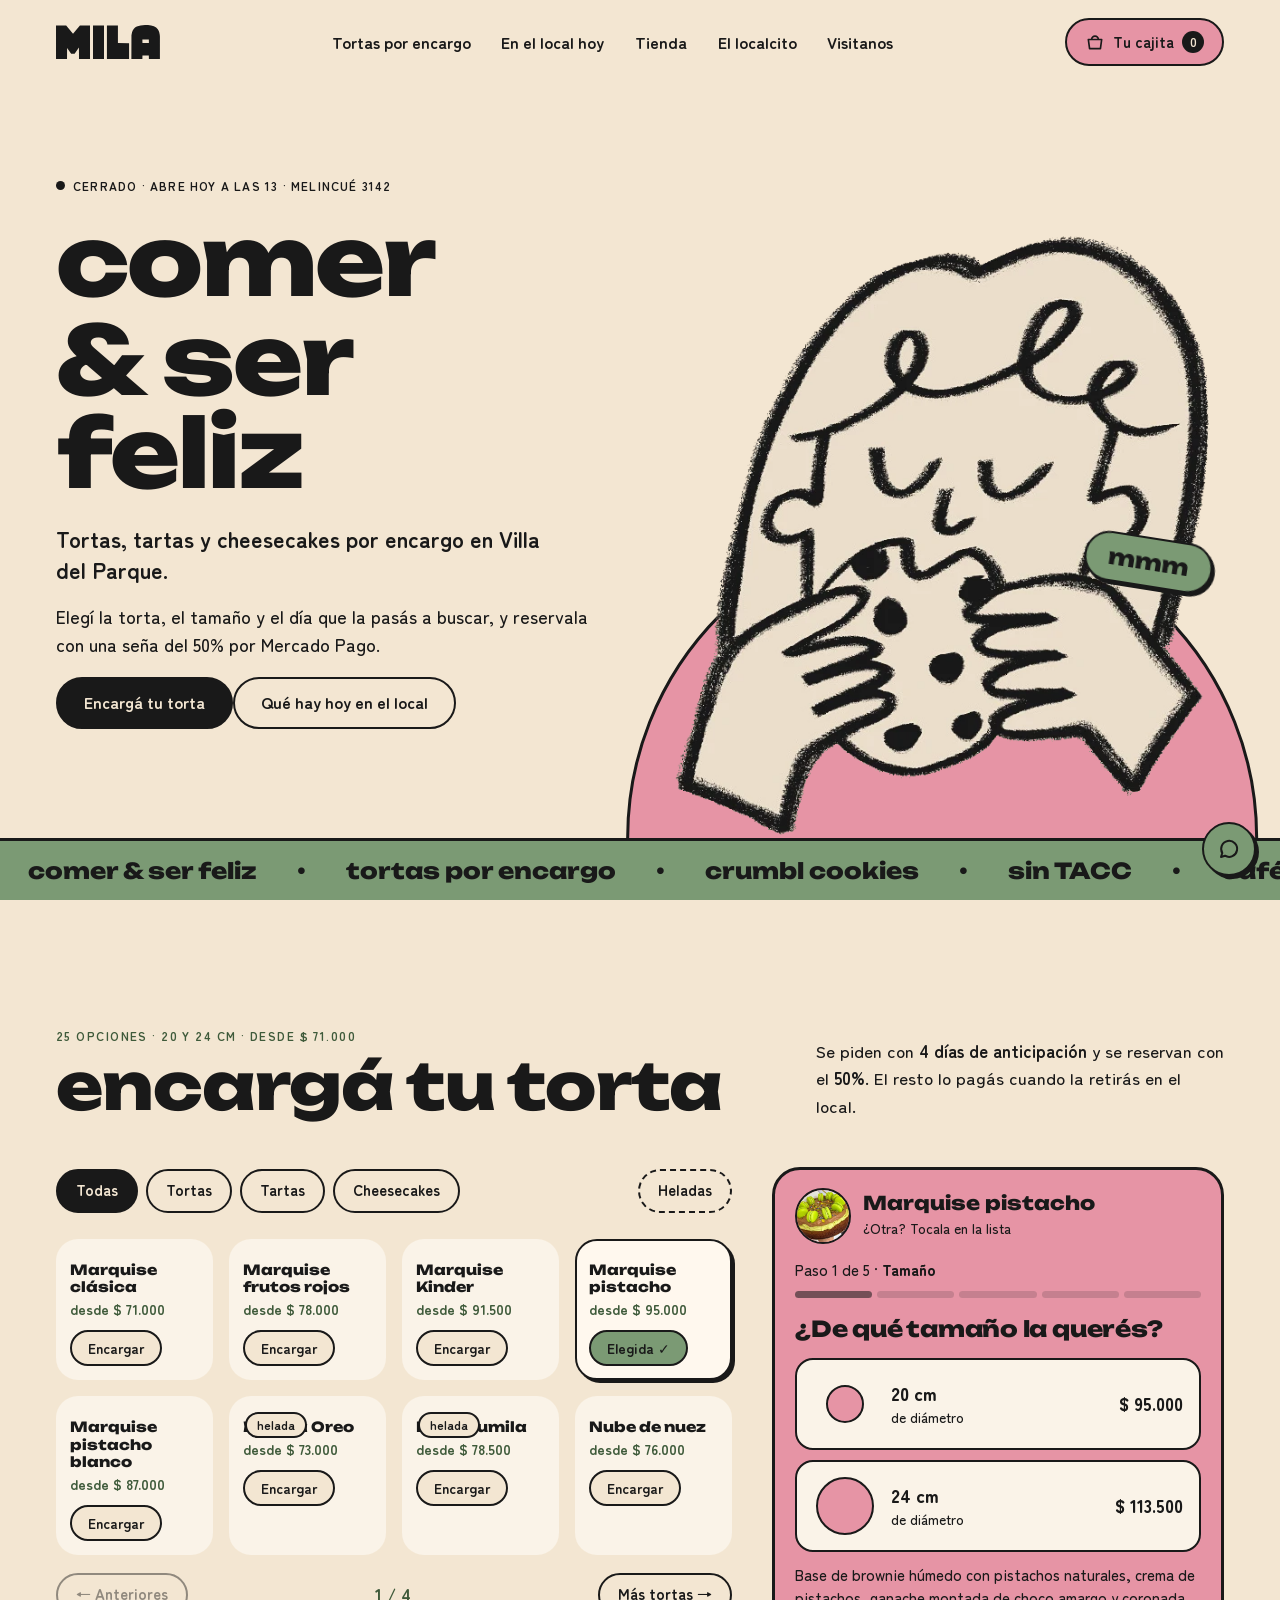
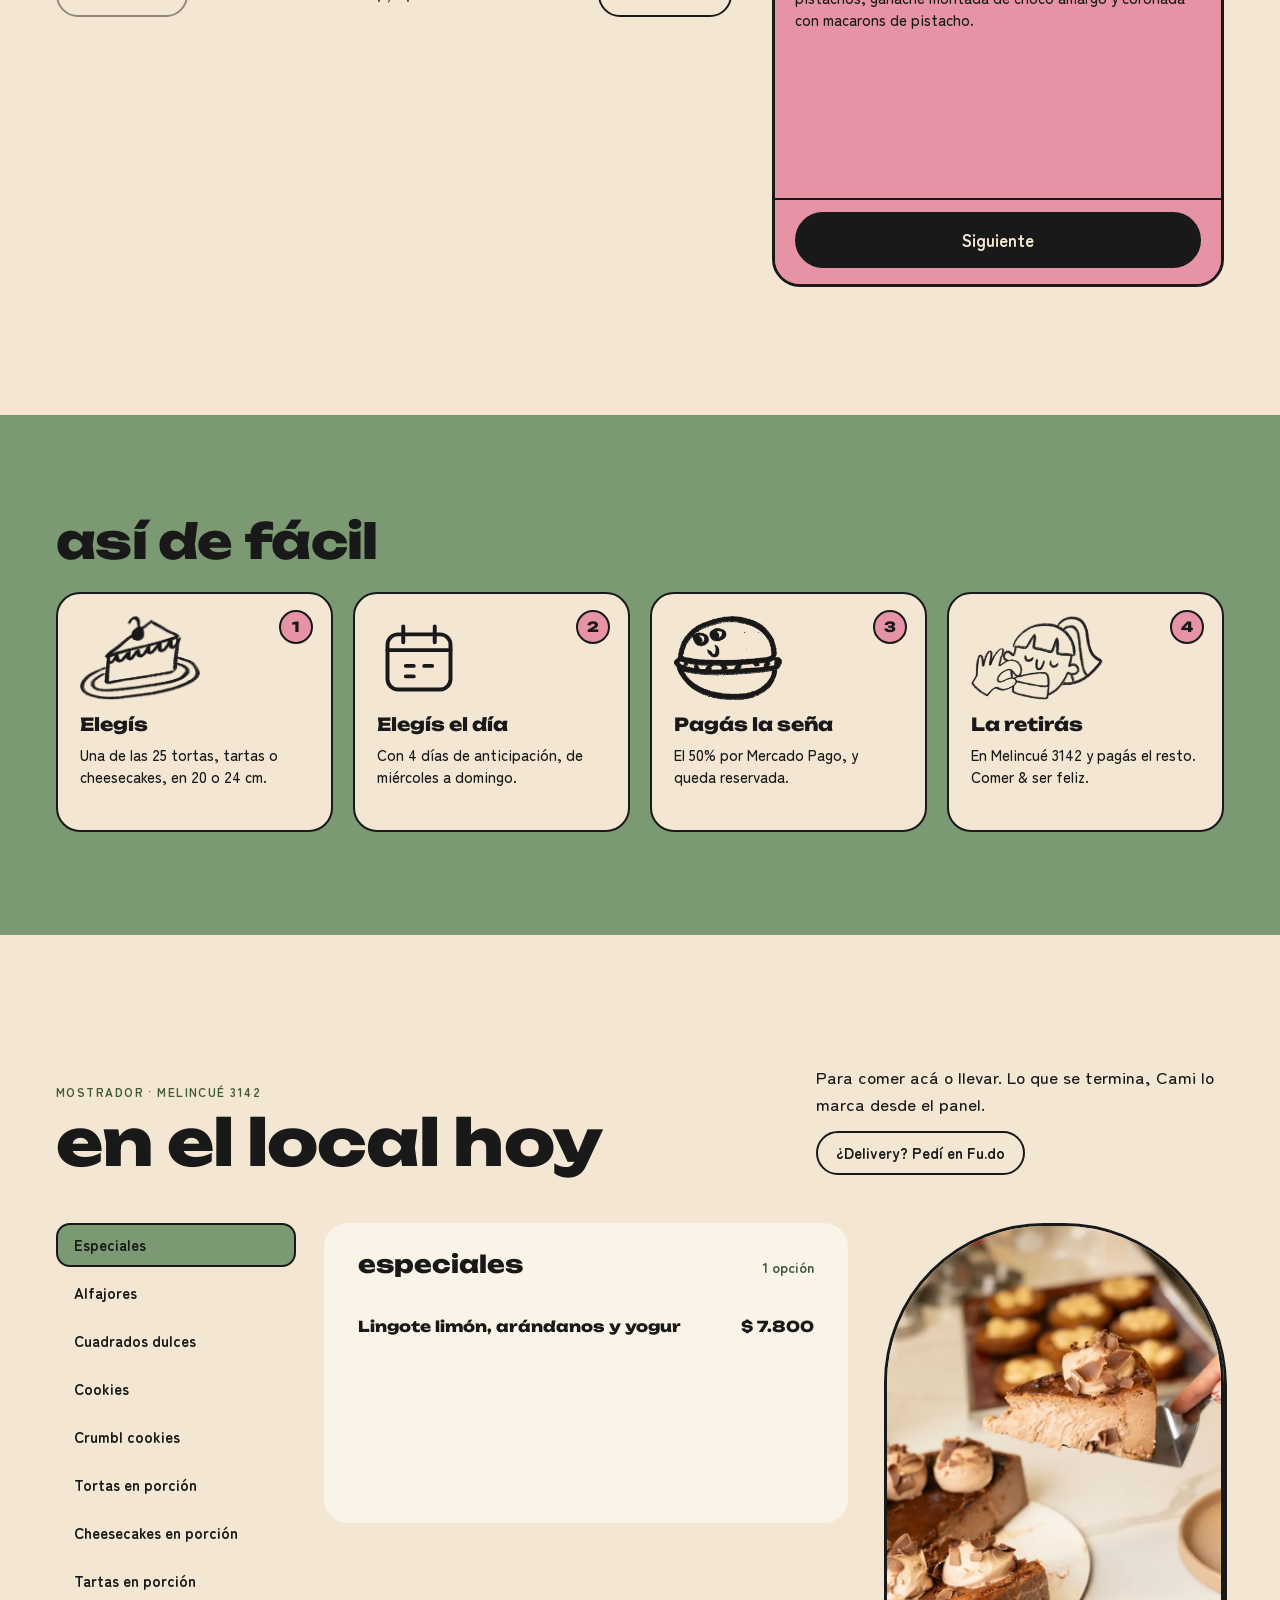
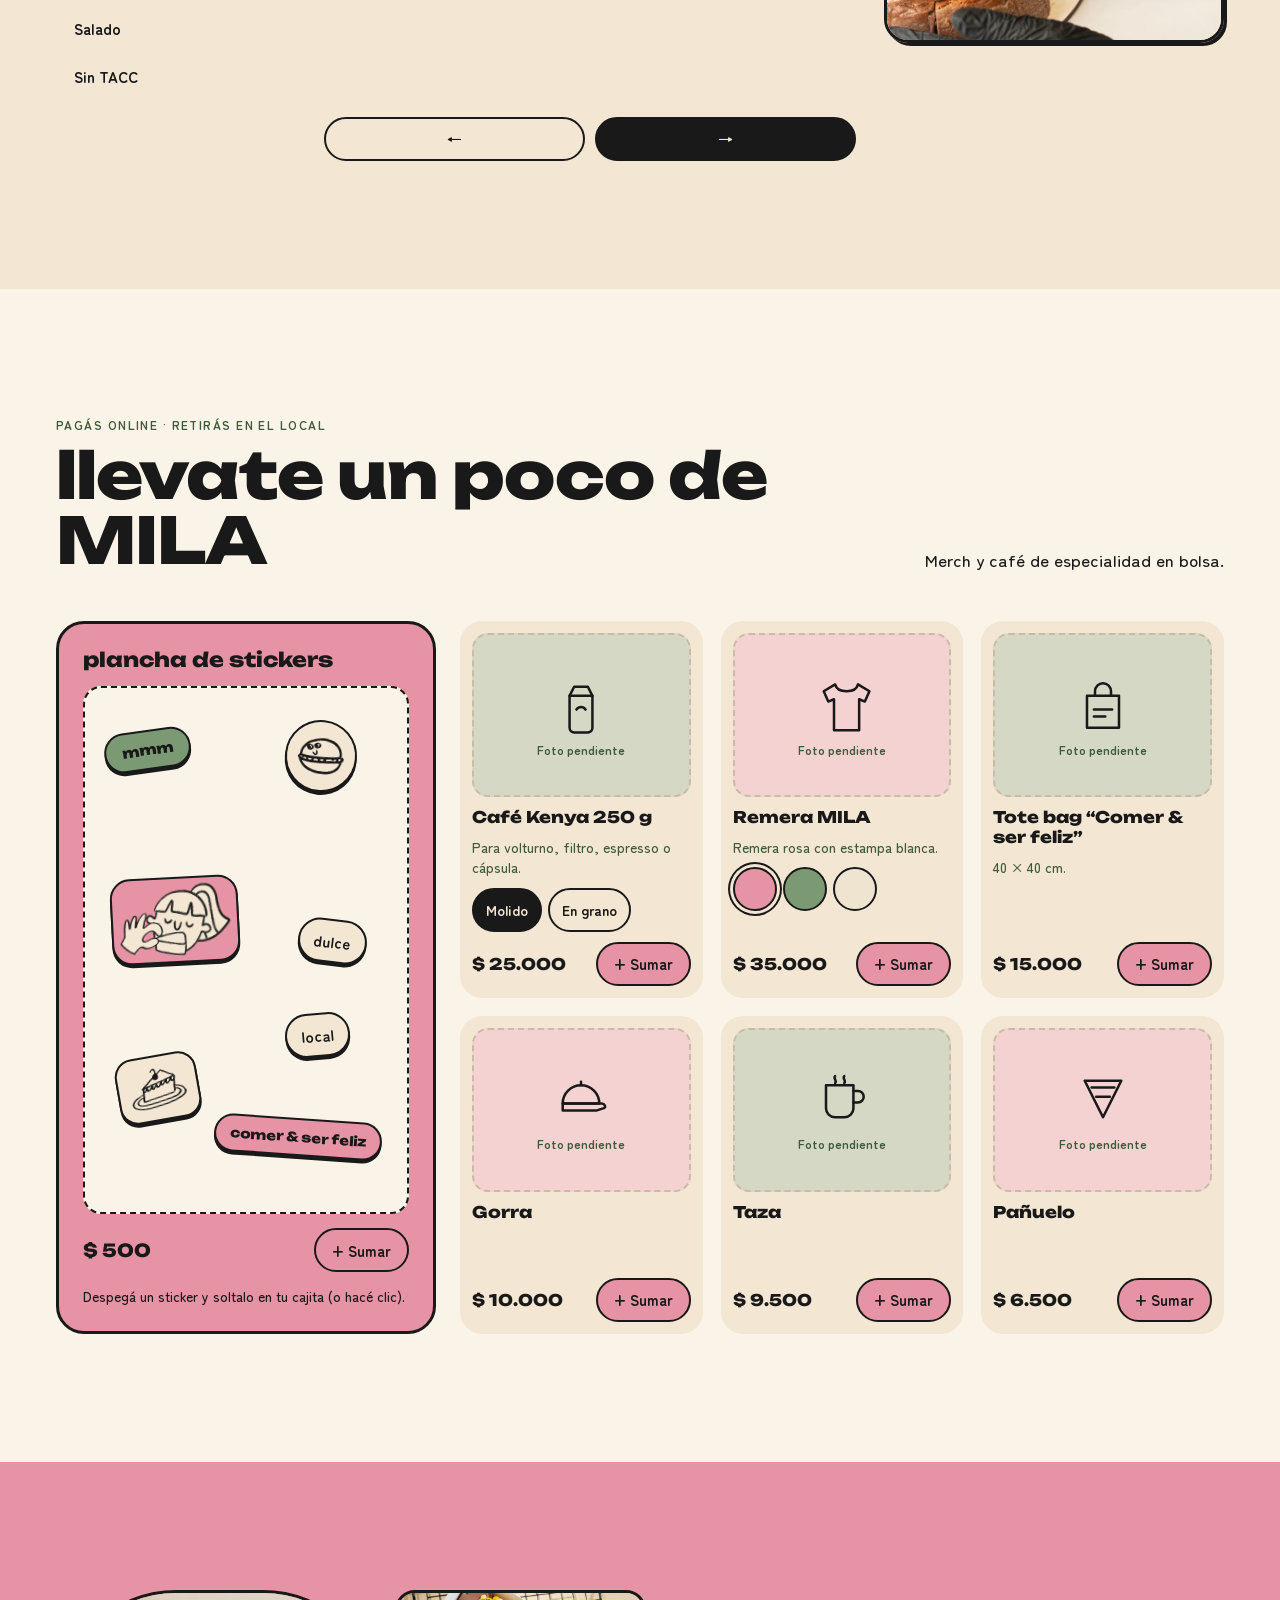
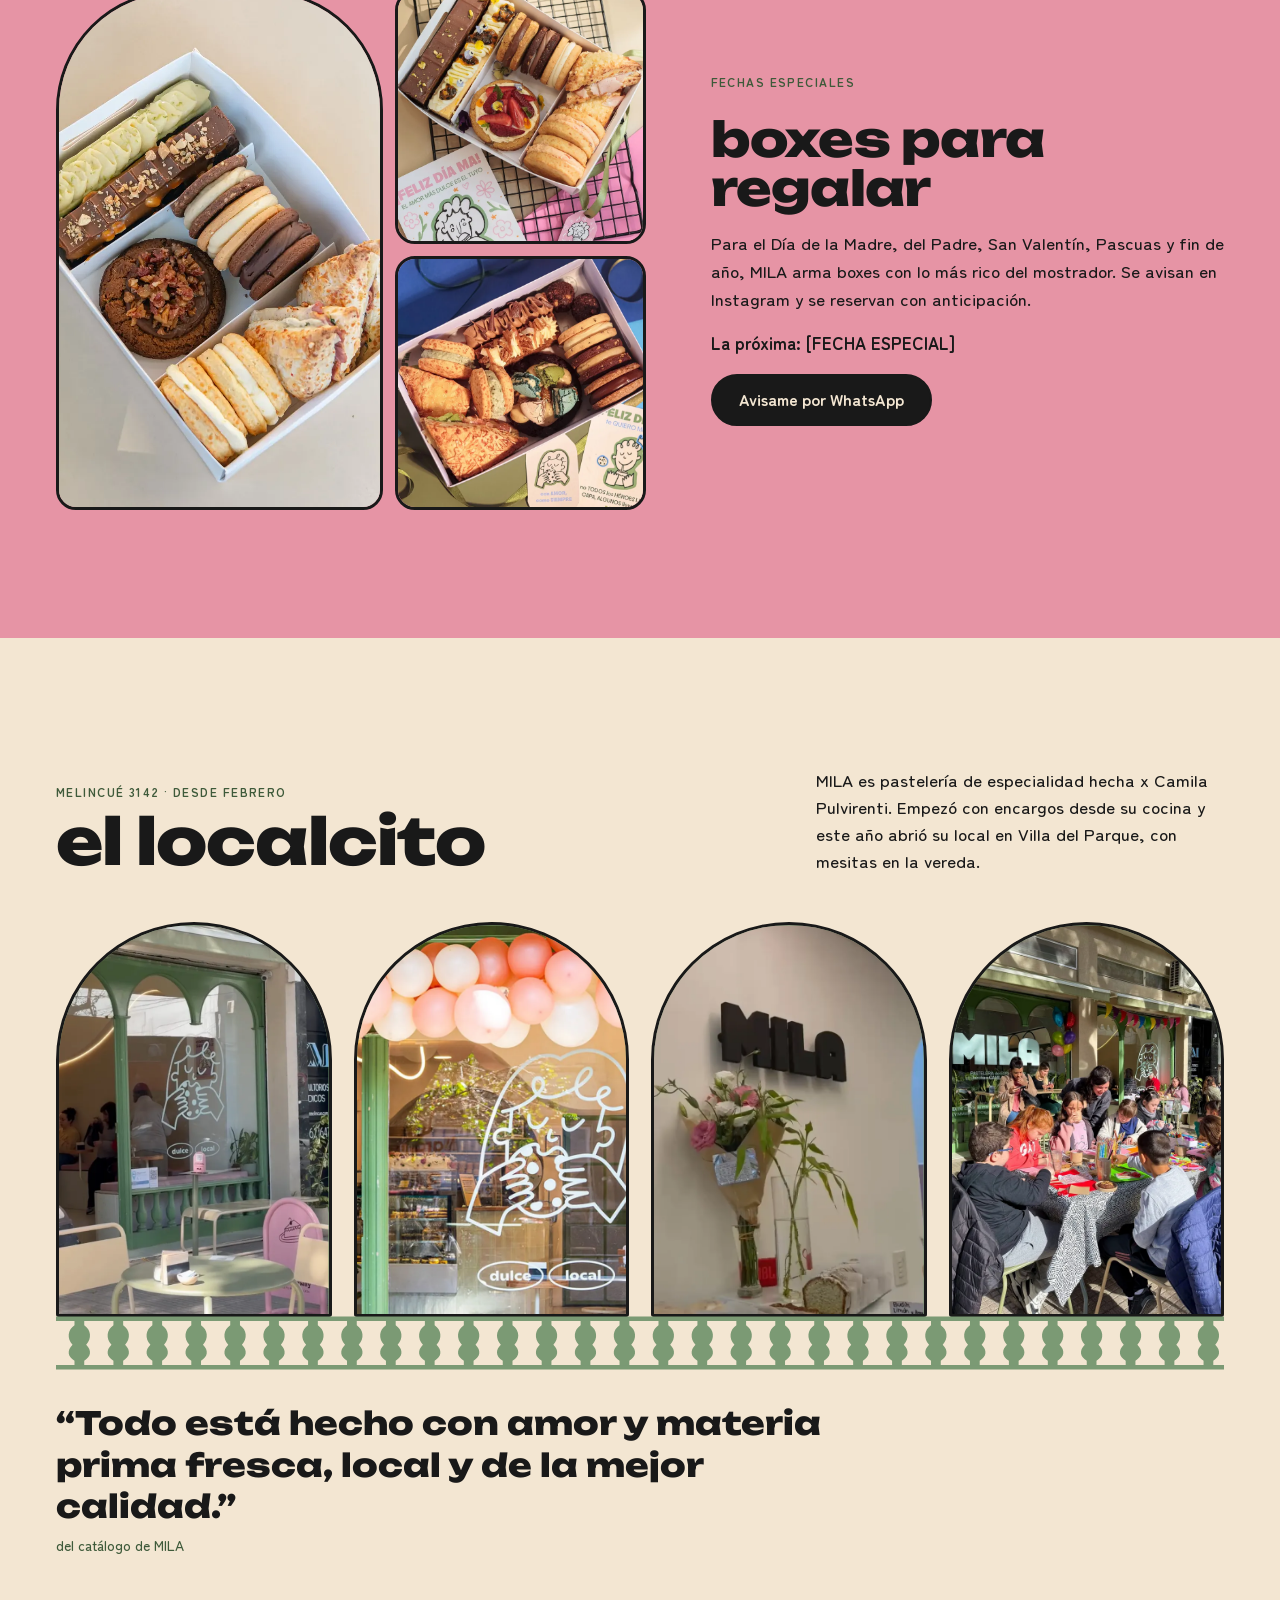
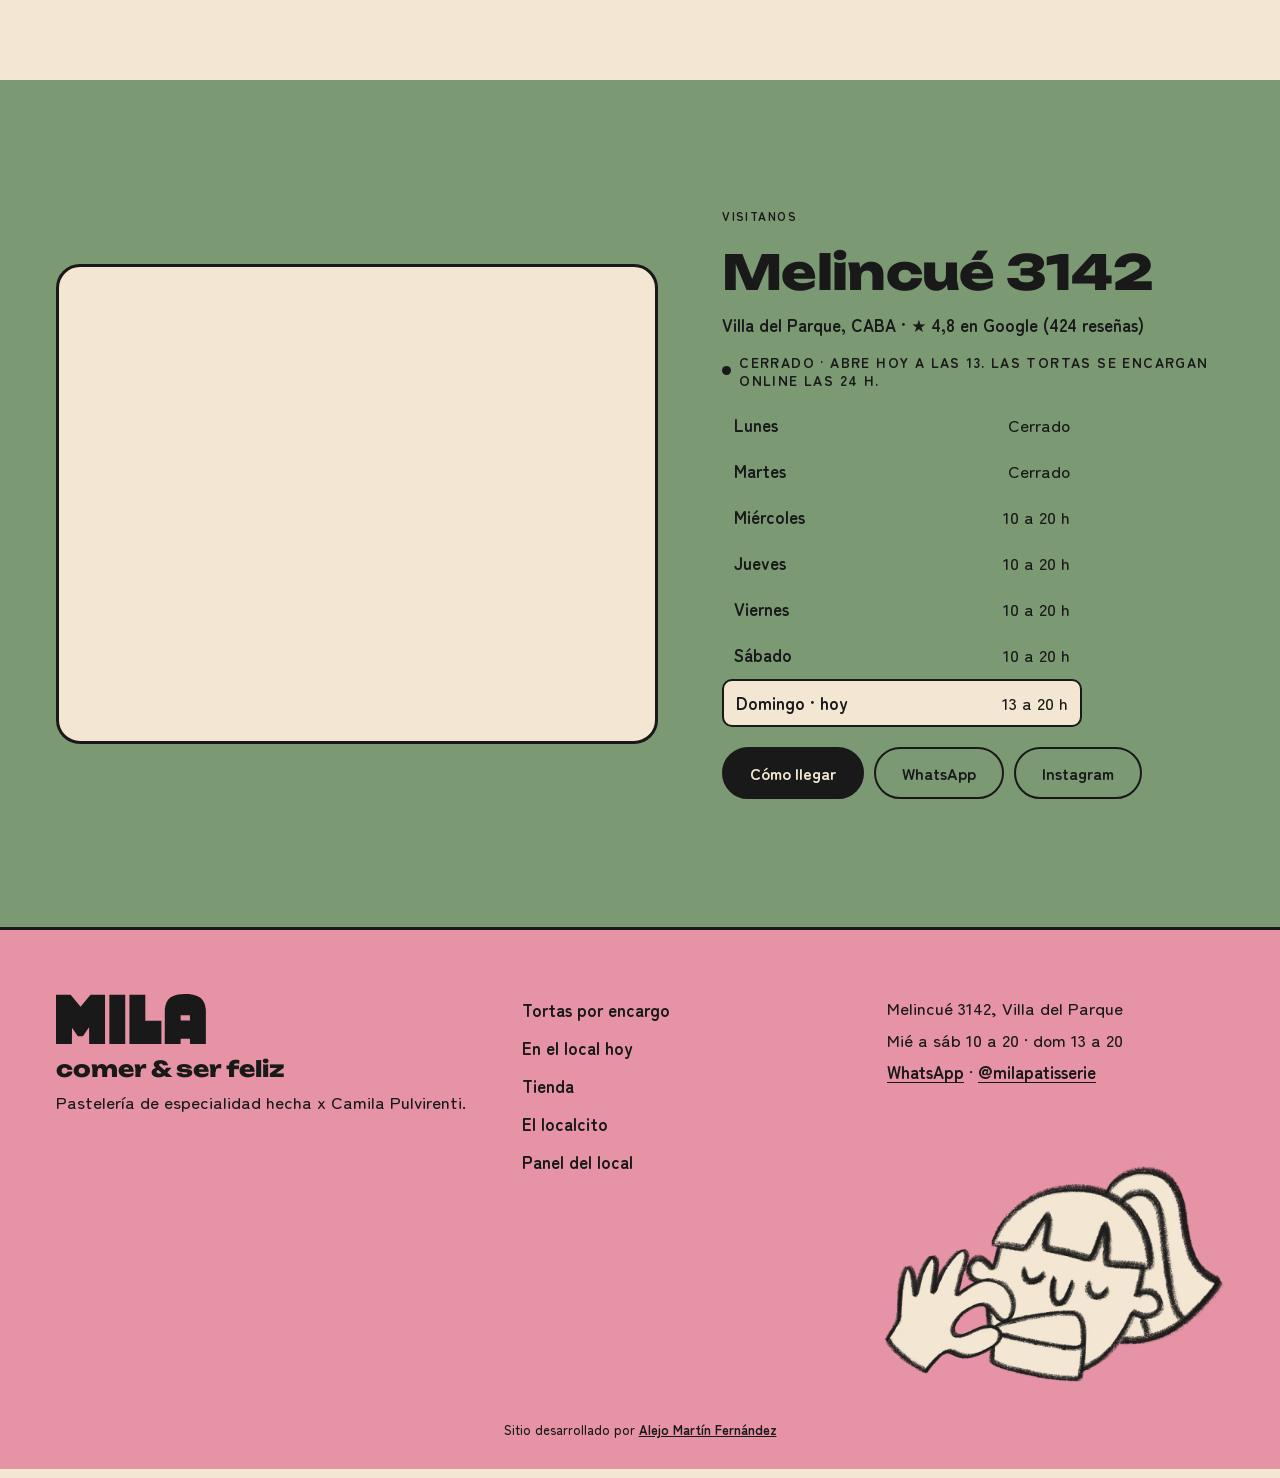
==== commit 508e74ae: "Kit 1.8: carta del QR en /carta, tarjetas QR y carta completa para imprimir (PDF/JPG) desde el panel" ====
--- a/index.html
+++ b/index.html
@@ -24,7 +24,7 @@
 </script>
 <link rel="preload" href="fonts/unbounded.woff" as="font" type="font/woff" crossorigin>
 <link rel="preload" href="fonts/zenmaru-medium.woff" as="font" type="font/woff" crossorigin>
-<link rel="stylesheet" href="kit/kit.css?v=3">
+<link rel="stylesheet" href="kit/kit.css?v=18">
 <link rel="stylesheet" href="css/mila.css?v=3">
 <link rel="stylesheet" href="css/hero.css?v=1">
 </head>
--- a/kit/kit.css
+++ b/kit/kit.css
@@ -350,3 +350,16 @@
 .kit-line__det { display: block; font-style: normal; font-size: .85rem; color: var(--kit-muted); }
 .kit-line__sena { display: inline-block; margin-left: .3rem; padding: .05rem .45rem; border-radius: 999px; background: var(--kit-accent); color: var(--kit-on-accent); font-size: .72rem; font-weight: 700; vertical-align: 1px; }
 .kit-sum__resto { color: var(--kit-muted); }
+
+/* cargador de imágenes (core/imagenes.js): nunca un hueco gris mientras baja una foto */
+img.kit-ph.kit-ph {
+  background:
+    linear-gradient(100deg, transparent 32%, rgba(255, 255, 255, .42) 50%, transparent 68%) 0 0 / 260% 100% no-repeat,
+    var(--kit-lqip, none) center / cover no-repeat,
+    color-mix(in srgb, var(--kit-primary, #8a7b70) 14%, var(--kit-surface, #f1ebe6));
+  animation: kit-ph 1.25s linear infinite;
+}
+img.kit-ph--ok { animation: kit-ph-in .6s cubic-bezier(.2, .7, .2, 1); }
+@keyframes kit-ph { from { background-position: 130% 0, center, 0 0; } to { background-position: -30% 0, center, 0 0; } }
+@keyframes kit-ph-in { from { filter: blur(14px) saturate(1.2); opacity: .55; } to { filter: none; opacity: 1; } }
+@media (prefers-reduced-motion: reduce) { img.kit-ph.kit-ph { animation: none; } img.kit-ph--ok { animation: none; } }
